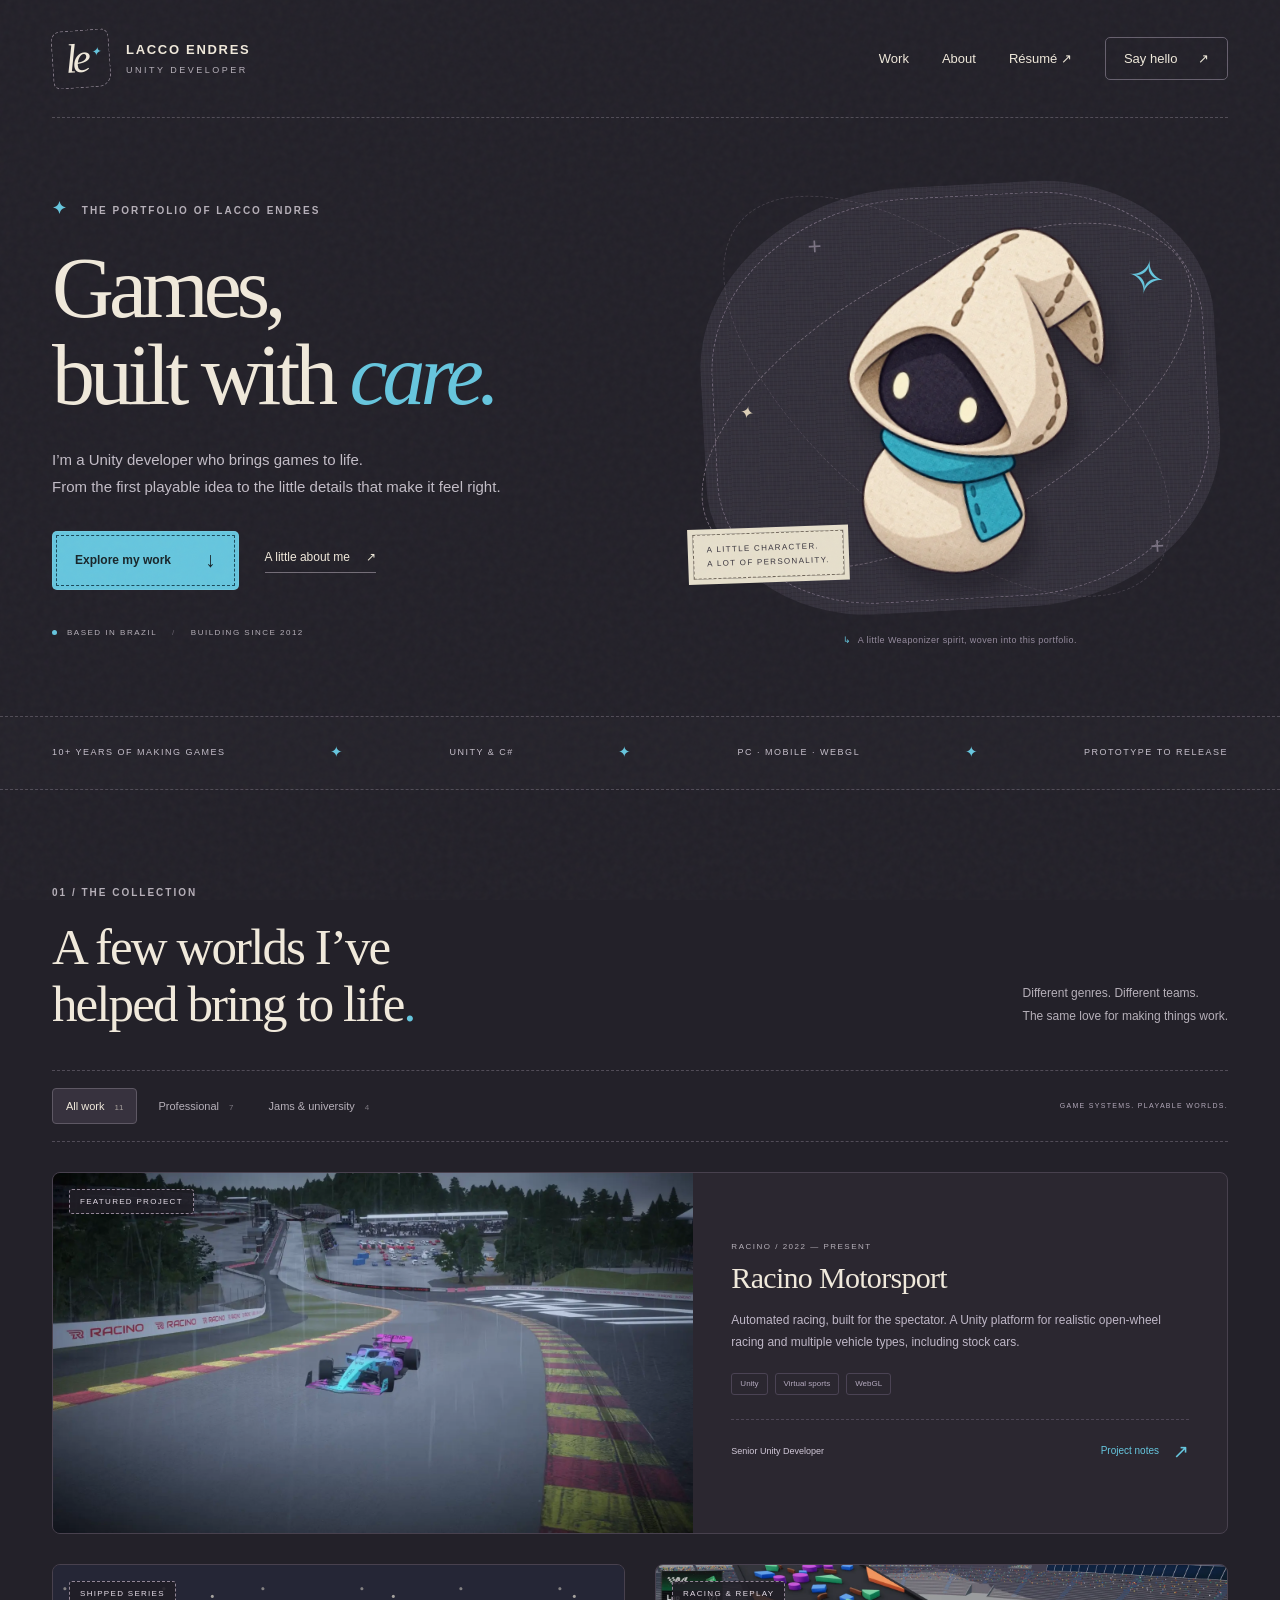
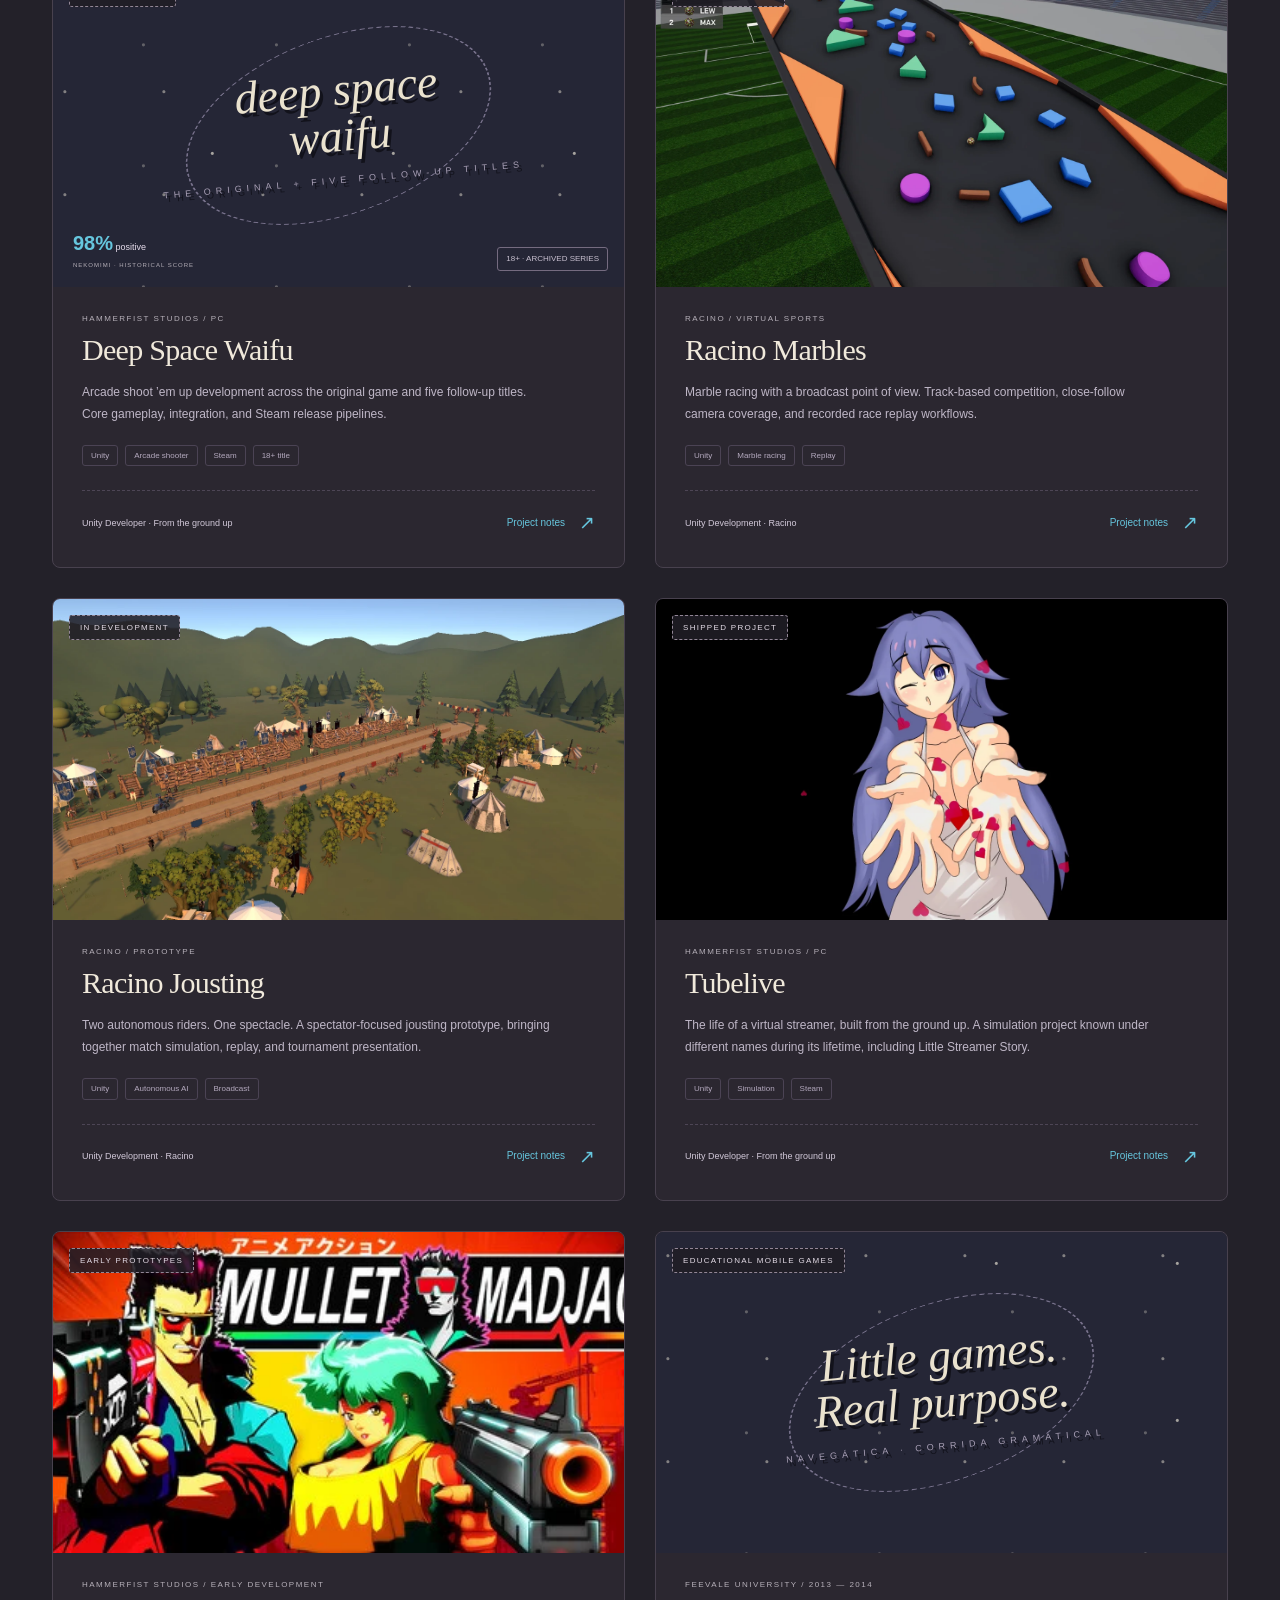
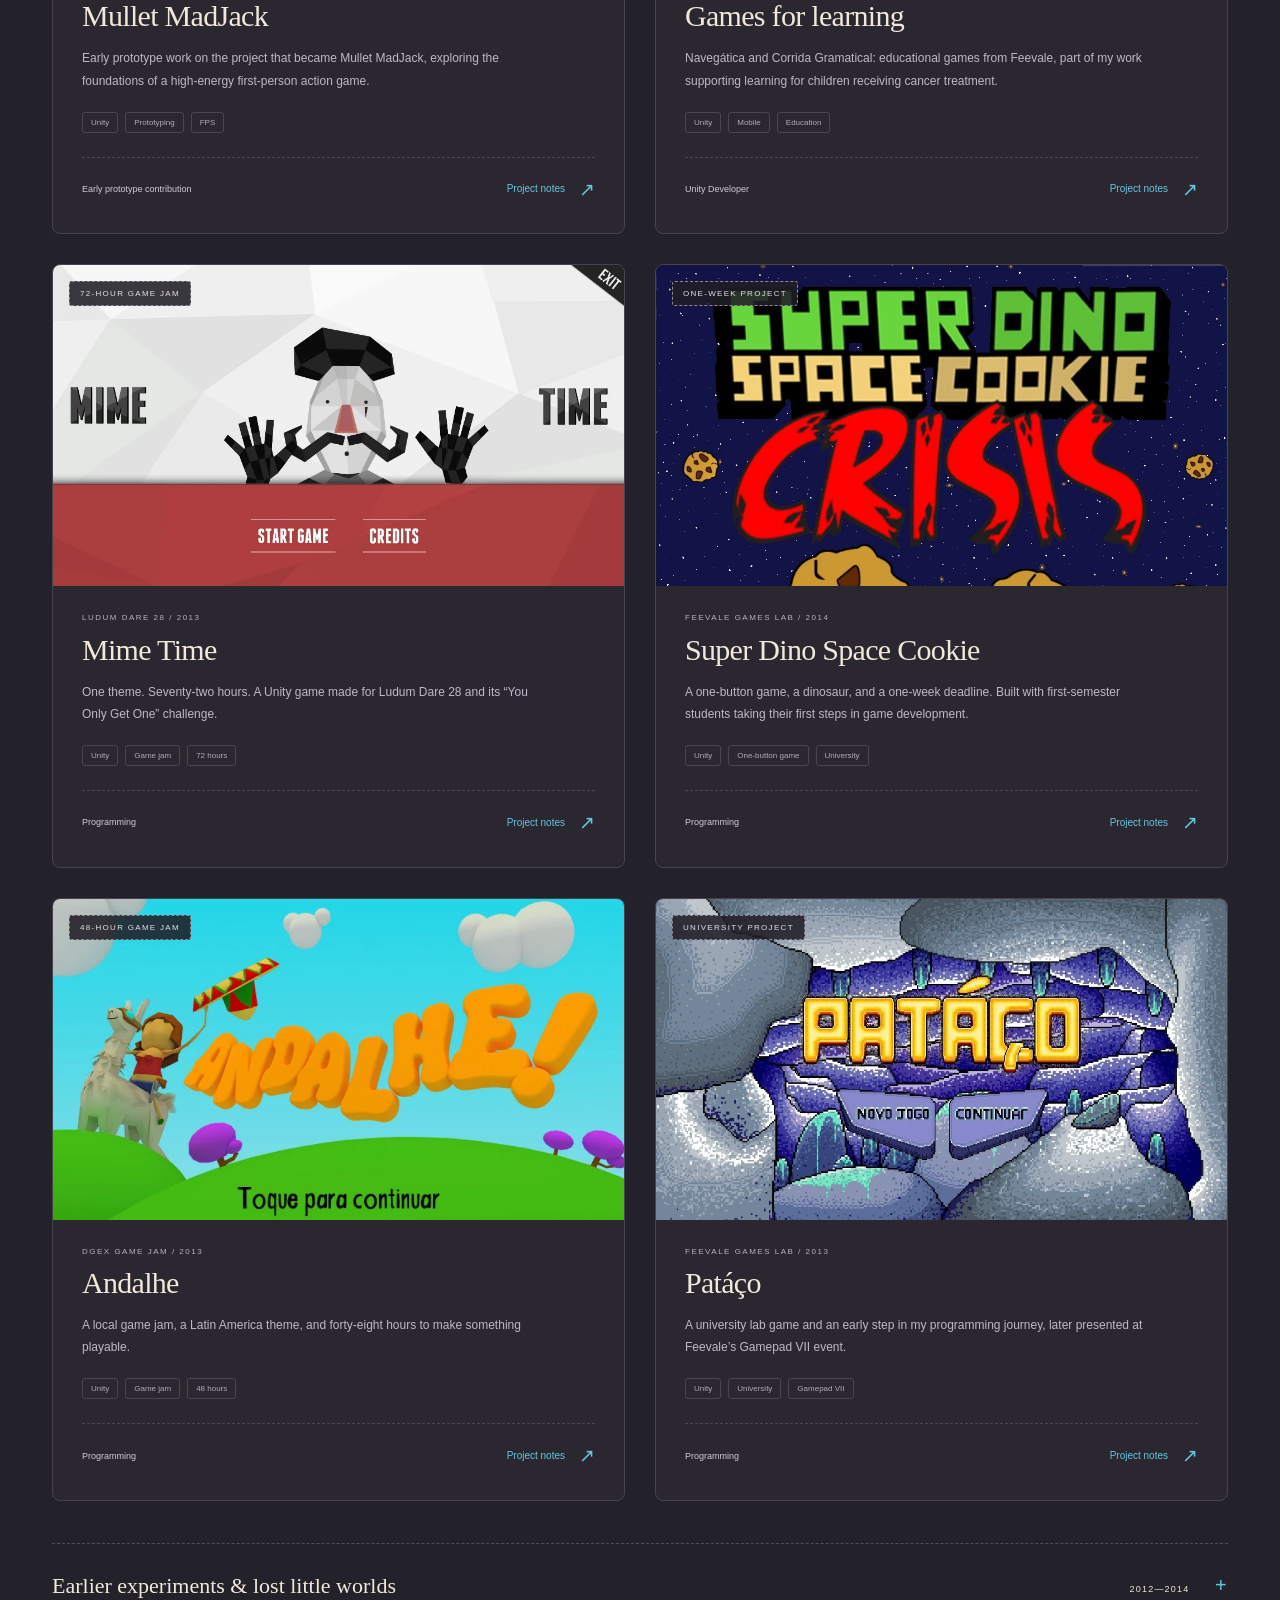
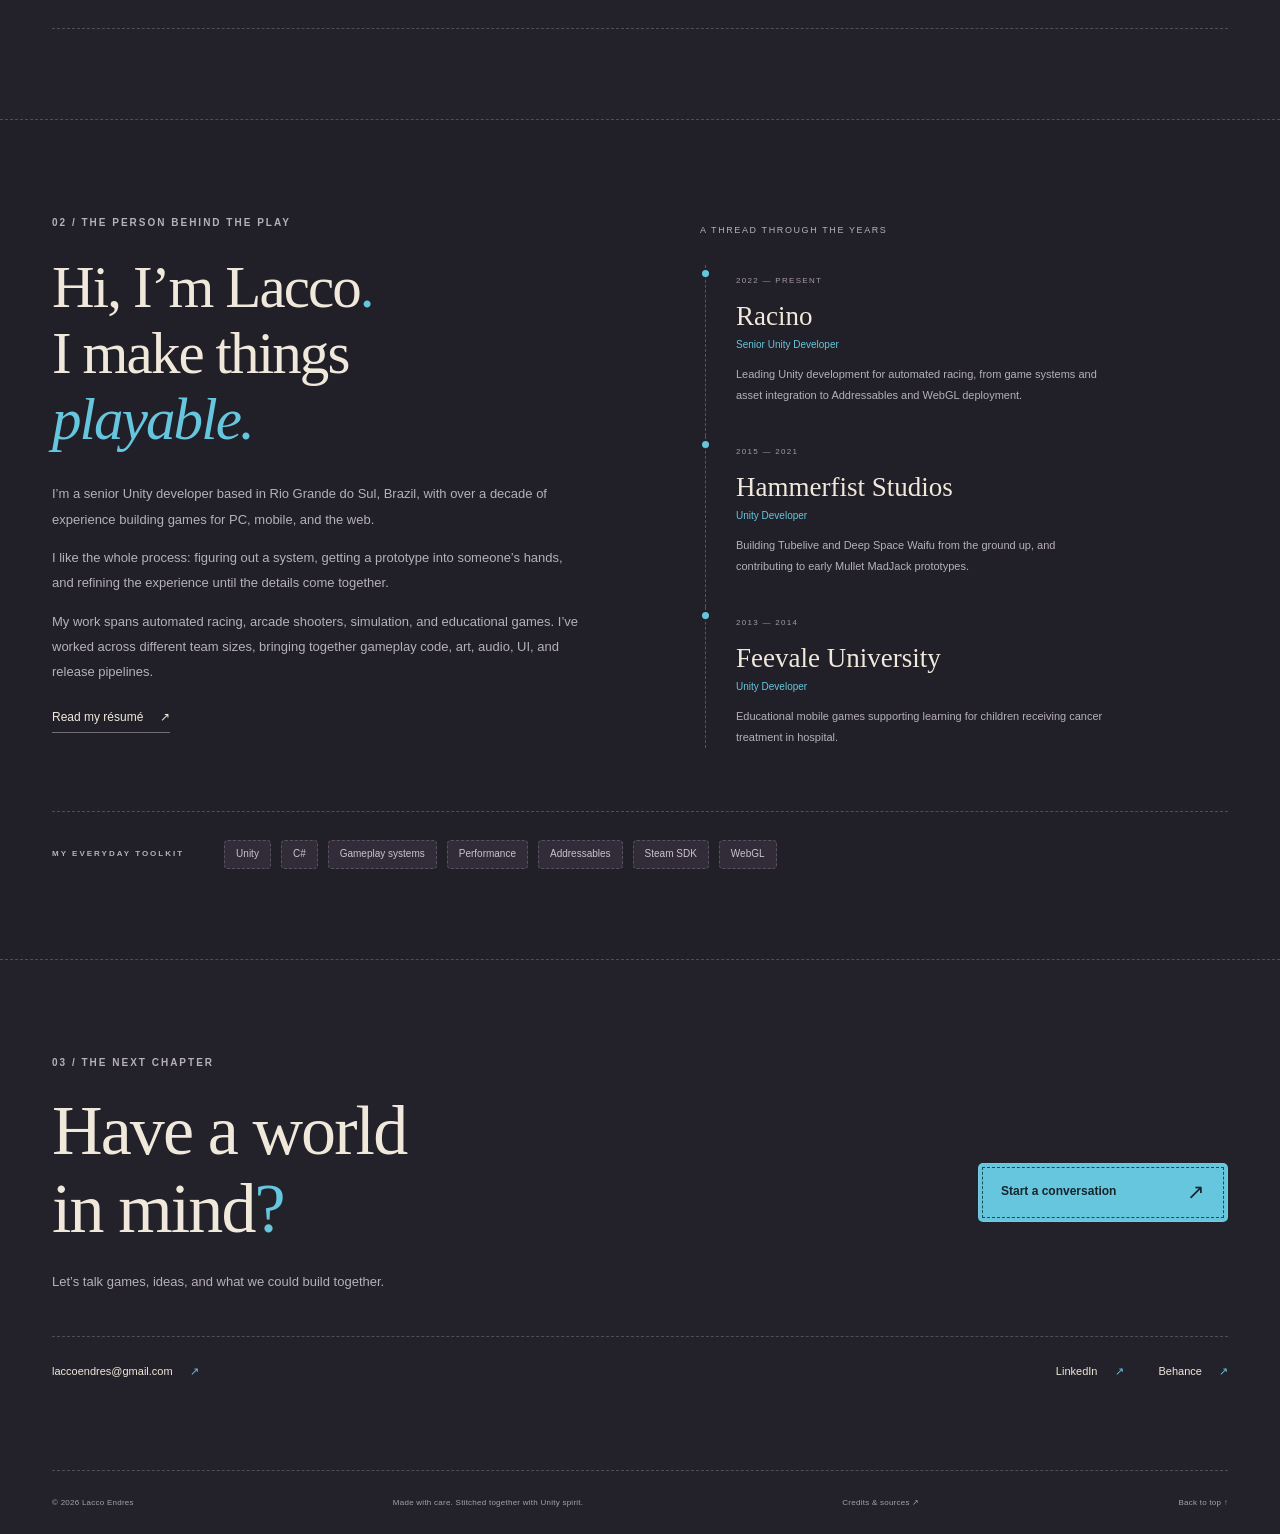
==== site/index.html @ c57d6c56 "Build Lacco Endres game development portfolio Add eleven sourced project entries, Weaponizer-inspire" ====
<!doctype html>
<html lang="en">
<head>
  <meta charset="utf-8"><meta name="viewport" content="width=device-width, initial-scale=1">
  <meta name="theme-color" content="#232129">
  <title>Lacco Endres — Unity Developer & Game Maker</title>
  <meta name="description" content="Lacco Endres is a senior Unity developer in Brazil. Explore a decade of work across virtual racing, arcade games, educational games, and experimental prototypes.">
  <meta property="og:title" content="Lacco Endres — Games, built with care.">
  <meta property="og:description" content="Senior Unity developer. A collection of shipped games, virtual sports, and small experiments.">
  <meta property="og:type" content="website">
  <link rel="icon" type="image/svg+xml" href="assets/favicon.svg">
  <link rel="stylesheet" href="styles.css">
  <script src="projects.js" defer></script><script src="app.js" defer></script>
</head>
<body>
  <a class="skip" href="#main">Skip to content</a>
  <div class="grain" aria-hidden="true"></div>
  <header class="header wrap">
    <a class="brand" href="#" aria-label="Lacco Endres, home"><span class="monogram">le<span>✦</span></span><span>LACCO ENDRES<small>UNITY DEVELOPER</small></span></a>
    <nav aria-label="Main navigation"><a href="#work">Work</a><a href="#about">About</a><a href="resume.html">Résumé <span aria-hidden="true">↗</span></a><a class="nav-contact" href="#contact">Say hello <span aria-hidden="true">↗</span></a></nav>
  </header>
  <main id="main">
    <section class="hero wrap" aria-labelledby="hero-title">
      <div class="hero-copy">
        <p class="eyebrow"><span class="small-star" aria-hidden="true">✦</span> THE PORTFOLIO OF LACCO ENDRES</p>
        <h1 id="hero-title">Games,<br>built with <em>care.</em></h1>
        <p class="hero-description">I’m a Unity developer who brings games to life.<br class="desktop-break"> From the first playable idea to the little details that make it feel right.</p>
        <div class="hero-actions"><a class="button button-blue" href="#work">Explore my work <span aria-hidden="true">↓</span></a><a class="text-link" href="#about">A little about me <span aria-hidden="true">↗</span></a></div>
        <div class="hero-location"><span class="status-dot" aria-hidden="true"></span> BASED IN BRAZIL <span class="separator">/</span> BUILDING SINCE 2012</div>
      </div>
      <figure class="hero-art">
        <div class="fabric-patch"><span class="patch-cross top" aria-hidden="true">+</span><span class="patch-cross bottom" aria-hidden="true">+</span><span class="orbit orbit-one" aria-hidden="true"></span><span class="orbit orbit-two" aria-hidden="true"></span><span class="art-star" aria-hidden="true">✧</span><span class="art-star second" aria-hidden="true">✦</span><img src="assets/weaponizer-player.webp" width="769" height="900" alt="A small ivory cloth character with stitched seams and a blue scarf, from Weaponizer" fetchpriority="high"><span class="stitched-label">A LITTLE CHARACTER.<br>A LOT OF PERSONALITY.</span></div>
        <figcaption><span aria-hidden="true">↳</span> A little Weaponizer spirit, woven into this portfolio.</figcaption>
      </figure>
    </section>
    <div class="craft-strip"><div class="wrap"><span>10+ YEARS OF MAKING GAMES</span><span aria-hidden="true">✦</span><span>UNITY & C#</span><span aria-hidden="true">✦</span><span>PC · MOBILE · WEBGL</span><span aria-hidden="true">✦</span><span>PROTOTYPE TO RELEASE</span></div></div>
    <section class="work wrap section" id="work" aria-labelledby="work-title">
      <div class="section-heading"><div><p class="eyebrow">01 / THE COLLECTION</p><h2 id="work-title">A few worlds I’ve<br>helped bring to life<span class="blue">.</span></h2></div><p>Different genres. Different teams.<br>The same love for making things work.</p></div>
      <div class="filter-row"><div class="filters" role="group" aria-label="Filter projects"><button type="button" class="filter active" data-filter="all" aria-pressed="true">All work <span>11</span></button><button type="button" class="filter" data-filter="professional" aria-pressed="false">Professional <span>7</span></button><button type="button" class="filter" data-filter="early" aria-pressed="false">Jams & university <span>4</span></button></div><span class="collection-note">GAME SYSTEMS. PLAYABLE WORLDS.</span></div>
      <div class="project-grid" id="project-grid"></div><p id="filter-status" class="sr-only" aria-live="polite"></p>
      <noscript><p>JavaScript displays the project collection. You can also explore my work on <a href="https://racino.io/">Racino</a>, <a href="https://www.behance.net/LaccoEndres">Behance</a>, and my <a href="resume.html">résumé</a>.</p></noscript>
      <details class="archive"><summary>Earlier experiments & lost little worlds <span>2012—2014 <span aria-hidden="true">+</span></span></summary><p>A few more games from my university years. Some survive as names and memories rather than screenshots.</p><div class="archive-list"><span>Connect <small>Ludum Dare 30 · 72 hours · 2014</small></span><span>Energy Race <small>Red Bull jam · 7 days · 2013</small></span><span>Francis Comida <small>Feevale lab · 2014</small></span><span>Perdido na Loucura <small>Feevale lab · 2014</small></span><span>Space Mercenary <small>Feevale lab · 2014</small></span><span>Caça Sinais <small>Libras course project · 2014</small></span><span>Heat Up Puck <small>Presented at Gamepad VI · 2013</small></span><span>Imagination of Childrens <small>Presented at Gamepad V · 2012</small></span></div><p class="archive-note">Also at Feevale: educational mobile games <a href="https://loa.feevale.br/jogos/navegatica/" target="_blank" rel="noopener noreferrer">Navegática ↗</a> and <a href="https://loa.feevale.br/jogos/corridagramatical/" target="_blank" rel="noopener noreferrer">Corrida Gramatical ↗</a>.</p></details>
    </section>
    <section class="about section" id="about" aria-labelledby="about-title"><div class="wrap about-layout"><div class="about-intro"><p class="eyebrow">02 / THE PERSON BEHIND THE PLAY</p><h2 id="about-title">Hi, I’m Lacco<span class="blue">.</span><br>I make things<br><em>playable.</em></h2><p>I’m a senior Unity developer based in Rio Grande do Sul, Brazil, with over a decade of experience building games for PC, mobile, and the web.</p><p>I like the whole process: figuring out a system, getting a prototype into someone’s hands, and refining the experience until the details come together.</p><p>My work spans automated racing, arcade shooters, simulation, and educational games. I’ve worked across different team sizes, bringing together gameplay code, art, audio, UI, and release pipelines.</p><a class="text-link" href="resume.html">Read my résumé <span aria-hidden="true">↗</span></a></div><div class="career"><h3>A THREAD THROUGH THE YEARS</h3><article><span class="career-date">2022 — PRESENT</span><h4>Racino</h4><p class="career-role">Senior Unity Developer</p><p>Leading Unity development for automated racing, from game systems and asset integration to Addressables and WebGL deployment.</p></article><article><span class="career-date">2015 — 2021</span><h4>Hammerfist Studios</h4><p class="career-role">Unity Developer</p><p>Building Tubelive and Deep Space Waifu from the ground up, and contributing to early Mullet MadJack prototypes.</p></article><article><span class="career-date">2013 — 2014</span><h4>Feevale University</h4><p class="career-role">Unity Developer</p><p>Educational mobile games supporting learning for children receiving cancer treatment in hospital.</p></article></div></div><div class="wrap tools-row"><span class="eyebrow">MY EVERYDAY TOOLKIT</span><div><span>Unity</span><span>C#</span><span>Gameplay systems</span><span>Performance</span><span>Addressables</span><span>Steam SDK</span><span>WebGL</span></div></div></section>
    <section class="contact section wrap" id="contact" aria-labelledby="contact-title"><p class="eyebrow">03 / THE NEXT CHAPTER</p><div class="contact-layout"><div><h2 id="contact-title">Have a world<br>in mind<span class="blue">?</span></h2><p>Let’s talk games, ideas, and what we could build together.</p></div><a class="button button-blue contact-button" href="mailto:laccoendres@gmail.com">Start a conversation <span aria-hidden="true">↗</span></a></div><div class="contact-links"><a href="mailto:laccoendres@gmail.com">laccoendres@gmail.com <span aria-hidden="true">↗</span></a><a href="https://www.linkedin.com/in/laccoendres/" target="_blank" rel="noopener noreferrer">LinkedIn <span aria-hidden="true">↗</span></a><a href="https://www.behance.net/LaccoEndres" target="_blank" rel="noopener noreferrer">Behance <span aria-hidden="true">↗</span></a></div></section>
  </main>
  <footer class="wrap footer"><span>© <span id="year">2026</span> Lacco Endres</span><span>Made with care. Stitched together with Unity spirit.</span><a href="credits.html">Credits & sources <span aria-hidden="true">↗</span></a><a href="#">Back to top ↑</a></footer>
  <dialog id="project-dialog" aria-labelledby="dialog-title"><div class="dialog-top"><span class="eyebrow">PROJECT NOTES</span><button class="dialog-close" type="button" aria-label="Close project details">Close <span aria-hidden="true">×</span></button></div><div id="dialog-content"></div></dialog>
</body></html>
---- site/styles.css ----
@font-face{font-family:Portfolio;src:local('Segoe UI');font-display:swap} :root{--bg:#232129;--panel:#2d2a33;--ink:#f0e9db;--muted:#b6b0b9;--blue:#66c6de;--line:#514c57;--serif:Georgia,'Times New Roman',serif}*{box-sizing:border-box}html{scroll-behavior:smooth;scroll-padding-top:30px}body{margin:0;background:var(--bg);color:var(--ink);font-family:Portfolio,'Segoe UI',Arial,sans-serif;font-size:16px;line-height:1.65}body:has(dialog[open]){overflow:hidden}a{color:inherit;text-decoration:none}button{font:inherit}button,a{-webkit-tap-highlight-color:transparent}button{cursor:pointer}img{display:block;max-width:100%}a:focus-visible,button:focus-visible,summary:focus-visible{outline:3px solid var(--blue);outline-offset:6px}button:disabled{cursor:default}.wrap{width:min(1240px,calc(100% - 104px));margin-inline:auto}.grain{position:fixed;inset:0;pointer-events:none;z-index:9;opacity:.04;background-image:url("data:image/svg+xml,%3Csvg viewBox='0 0 160 160' xmlns='http://www.w3.org/2000/svg'%3E%3Cfilter id='n'%3E%3CfeTurbulence type='fractalNoise' baseFrequency='.85' numOctaves='3' stitchTiles='stitch'/%3E%3C/filter%3E%3Cpath fill='%23fff' filter='url(%23n)' opacity='.8' d='M0 0h160v160H0z'/%3E%3C/svg%3E")}.header{height:118px;display:flex;justify-content:space-between;align-items:center;border-bottom:1px dashed var(--line)}.brand{display:flex;gap:16px;align-items:center;font-weight:700;letter-spacing:1.7px;font-size:13px;line-height:1.5}.brand small{display:block;font-size:9px;letter-spacing:2.5px;font-weight:500;color:var(--muted);margin-top:4px}.monogram{display:block;font-family:var(--serif);font-style:italic;letter-spacing:-4px;font-weight:400;font-size:41px;line-height:54px;width:58px;height:58px;border:1px dashed #807784;border-radius:10px 8px 13px 7px;text-align:center;transform:rotate(-4deg)}.monogram span{font-size:12px;letter-spacing:0;vertical-align:top;position:relative;top:-5px;left:4px;color:var(--blue)}nav{display:flex;gap:33px;align-items:center;font-size:13px}nav a:hover,.text-link:hover,.contact-links a:hover{color:var(--blue)}.nav-contact{border:1px solid #67606e;padding:10px 18px;border-radius:5px}.nav-contact span{margin-left:17px}.hero{display:grid;grid-template-columns:1.1fr 1fr;align-items:center;gap:50px;padding-top:67px;padding-bottom:68px}.eyebrow{font-size:10px;letter-spacing:2px;font-weight:650;line-height:1.8;color:var(--muted);margin:0 0 22px}.small-star{font-size:17px;color:var(--blue);margin-right:9px}h1,h2,h3,h4,p{margin-top:0}h1{font-family:var(--serif);font-size:clamp(66px,6.7vw,94px);line-height:1.01;letter-spacing:-5px;font-weight:400;margin-bottom:26px}h1 em,h2 em{font-weight:400;color:var(--blue)}.hero-description{color:#c3bdc7;max-width:510px;font-size:15px;line-height:1.85;margin-bottom:30px}.hero-actions{display:flex;align-items:center;gap:26px}.button{display:inline-flex;align-items:center;justify-content:space-between;gap:34px;min-height:52px;border-radius:5px;padding:12px 23px;font-size:12px;font-weight:650;border:0;box-shadow:inset 0 0 0 1px #ffffff12;transition:transform .18s,background .18s}.button:hover{transform:translateY(-3px)}.button-blue{background:var(--blue);color:#18252a;outline:1px dashed #1b4a5b;outline-offset:-5px}.button-blue:hover{background:#8bd8e9}.button span{font-size:21px;font-weight:400}.text-link{font-size:12px;border-bottom:1px solid #736d77;padding-bottom:4px}.text-link span{margin-left:13px}.hero-location{font-size:8px;letter-spacing:1.5px;margin-top:36px;color:var(--muted);display:flex;gap:10px;align-items:center}.status-dot{height:5px;width:5px;background:var(--blue);border-radius:50%;display:inline-block}.separator{color:#655e6c;margin:0 5px}.hero-art{margin:0;position:relative;padding:0 10px}.fabric-patch{height:425px;position:relative;border-radius:42% 34% 39% 32%;background-color:#33303b;background-image:repeating-linear-gradient(91deg,transparent 0 3px,#ffffff05 3px 4px),repeating-linear-gradient(1deg,transparent 0 3px,#00000015 3px 4px);transform:rotate(-3deg);isolation:isolate}.fabric-patch:before{content:'';position:absolute;inset:11px;border:1px dashed #6f6576;border-radius:inherit;z-index:-1}.fabric-patch>img{height:395px;width:340px;object-fit:contain;position:absolute;left:50%;bottom:15px;transform:translateX(-50%) rotate(10deg);filter:drop-shadow(13px 18px 9px #17131b66)}.patch-cross{position:absolute;color:#7b7383;font-size:24px}.patch-cross.top{left:22%;top:8%}.patch-cross.bottom{bottom:8%;right:12%}.orbit{border:1px dashed #716775;border-radius:50%;position:absolute;left:-5%;top:19%;width:105%;height:61%;transform:rotate(-26deg);z-index:-1}.orbit-two{transform:rotate(43deg);opacity:.4}.art-star{position:absolute;right:9%;top:15%;font-size:47px;color:var(--blue);transform:rotate(14deg)}.art-star.second{font-size:17px;left:6%;top:60%;color:#dccfb7}.stitched-label{position:absolute;bottom:10%;left:-17px;background:#e6dfcc;color:#39343d;border:1px dashed #6c6256;outline:5px solid #e6dfcc;transform:rotate(1deg);font-size:8px;letter-spacing:1.3px;line-height:1.7;padding:8px 13px;box-shadow:3px 5px 0 #0003}.hero-art figcaption{color:#958b9e;font-size:9px;text-align:center;margin-top:23px;letter-spacing:.4px}.hero-art figcaption span{color:var(--blue);margin-right:4px}.craft-strip{border-block:1px dashed var(--line);background:#ffffff02}.craft-strip .wrap{display:flex;align-items:center;justify-content:space-between;gap:18px;min-height:72px;font-size:9px;letter-spacing:1.5px;color:#c7c0cc}.craft-strip .wrap>span:nth-child(even){color:var(--blue);font-size:15px}.section{padding-top:94px;padding-bottom:90px}.section-heading{display:flex;align-items:flex-end;justify-content:space-between;margin-bottom:37px;gap:30px}.section-heading .eyebrow{margin-bottom:17px}h2{font-family:var(--serif);font-weight:400;font-size:51px;line-height:1.12;letter-spacing:-1.9px;margin-bottom:0}.blue{color:var(--blue)}.section-heading>p{color:var(--muted);font-size:12px;line-height:1.9;margin-bottom:5px}.filter-row{display:flex;align-items:center;justify-content:space-between;border-block:1px dashed var(--line);padding:17px 0;margin-bottom:30px;gap:16px}.filters{display:flex;gap:7px;flex-wrap:wrap}.filter{background:transparent;color:var(--muted);border:1px solid transparent;border-radius:4px;font-size:11px;padding:8px 13px}.filter span{font-size:8px;margin-left:7px;opacity:.6}.filter:hover{color:var(--ink)}.filter.active{border-color:#5e5864;background:#37323e;color:var(--ink)}.collection-note{font-size:7px;letter-spacing:1.3px;color:#b3a9ba}.project-grid{display:grid;grid-template-columns:1fr 1fr;gap:30px}.project{border:1px solid #48414e;border-radius:8px;background:#2b2730;overflow:hidden;transition:border-color .2s,transform .2s;position:relative}.project:hover{border-color:#86798d;transform:translateY(-3px)}.project.featured{grid-column:1/-1;display:grid;grid-template-columns:1.2fr 1fr}.project-media{aspect-ratio:16/9;overflow:hidden;position:relative;background:#37313e}.project-media>img{width:100%;height:100%;object-fit:cover;transition:transform .5s}.project:hover .project-media>img{transform:scale(1.025)}.project.featured .project-media{aspect-ratio:auto;min-height:340px}.media-label{position:absolute;top:16px;left:16px;padding:5px 10px;font-size:8px;letter-spacing:1.3px;border-radius:3px;background:#201e26df;border:1px dashed #928696;color:#e4dce7}.project-body{padding:25px 29px 28px}.project.featured .project-body{display:flex;flex-direction:column;justify-content:center;padding:33px 38px}.project-kicker{color:var(--muted);font-size:8px;letter-spacing:1.5px;margin-bottom:7px}.project h3{font-family:var(--serif);font-weight:400;letter-spacing:-.7px;font-size:30px;line-height:1.2;margin:0 0 13px}.project-description{font-size:12px;line-height:1.85;color:#bfb7c7;margin-bottom:20px;max-width:470px}.project-tags{display:flex;gap:7px;flex-wrap:wrap;margin:0 0 24px}.project-tags span{font-size:8px;color:#b4a9be;border:1px solid #4b4354;padding:3px 8px;border-radius:3px}.project-bottom{display:flex;justify-content:space-between;align-items:center;border-top:1px dashed #4d4555;padding-top:16px;gap:15px}.project-role{font-size:9px;color:#d2c9d9}.project-open{border:0;background:none;color:var(--blue);font-size:10px;padding:0;display:flex;align-items:center;gap:14px}.project-open:after{content:'↗';font-size:19px}.dsw-media{background:#252636;display:grid;place-items:center;color:#eae2ce;isolation:isolate;background-image:radial-gradient(circle at 12% 23%,#e9e3d47a 1px,transparent 2px),radial-gradient(circle at 68% 66%,#e9e3d450 1px,transparent 2px),radial-gradient(circle at 88% 20%,#e9e3d4aa 1px,transparent 2px);background-size:99px 103px,133px 121px,181px 157px}.dsw-media:before{content:'';position:absolute;width:175px;height:175px;border-radius:50%;border:1px dashed #77718b;transform:rotate(-20deg) scaleX(1.8);z-index:-1}.dsw-title{font-family:var(--serif);font-style:italic;font-size:clamp(26px,3.6vw,47px);line-height:1;text-align:center;transform:rotate(-5deg);text-shadow:3px 4px #12121b}.dsw-title small{display:block;font:9px Portfolio,'Segoe UI',sans-serif;letter-spacing:5px;margin-top:16px;color:#aaa1b7}.mature-tag{position:absolute;bottom:16px;right:16px;font-size:8px;border:1px solid #756b80;border-radius:3px;padding:4px 8px;color:#c8c0d0}.archive{margin-top:42px;border-block:1px dashed var(--line);padding:24px 0;color:var(--muted)}.archive summary{cursor:pointer;list-style:none;display:flex;justify-content:space-between;gap:18px;font-family:var(--serif);font-size:22px;color:var(--ink)}.archive summary::-webkit-details-marker{display:none}.archive summary>span{font:9px Portfolio,'Segoe UI',sans-serif;letter-spacing:1.2px;align-self:center}.archive summary>span span{margin-left:22px;font-size:20px;color:var(--blue)}.archive>p{font-size:12px;margin-top:24px}.archive-list{display:grid;grid-template-columns:repeat(4,1fr);gap:22px;padding:12px 0}.archive-list>span{font-size:12px;color:var(--ink)}.archive-list small{display:block;font-size:9px;color:var(--muted);margin-top:4px}.archive .archive-note{font-size:11px}.archive a{text-decoration:underline;text-underline-offset:3px}.about{border-block:1px dashed var(--line);background:#1c1a2133}.about-layout{display:grid;grid-template-columns:1fr 1fr;gap:120px}.about-intro h2{font-size:59px;margin-bottom:29px}.about-intro>p:not(.eyebrow){font-size:13px;line-height:1.95;color:var(--muted)}.about-intro>.text-link{display:inline-block;margin-top:10px}.career{padding-top:9px}.career>h3{font-size:9px;letter-spacing:1.6px;color:var(--muted);font-weight:500;margin-bottom:27px}.career article{position:relative;margin-left:5px;padding-left:30px;padding-bottom:30px;border-left:1px dashed #5b515f}.career article:before{content:'';position:absolute;top:5px;left:-4px;width:7px;height:7px;border-radius:50%;background:var(--blue)}.career article:last-child{padding-bottom:0}.career-date{font-size:8px;letter-spacing:1.3px;color:#a59aad}.career h4{font-family:var(--serif);font-weight:400;font-size:27px;line-height:1.2;margin:9px 0 4px}.career .career-role{color:var(--blue);font-size:10px;margin-bottom:11px}.career article>p:last-child{font-size:11px;line-height:1.9;color:var(--muted);max-width:370px;margin:0}.tools-row{margin-top:63px;border-top:1px dashed var(--line);padding-top:28px;display:flex;gap:40px;align-items:center}.tools-row>.eyebrow{font-size:8px;margin:0;white-space:nowrap}.tools-row>div{display:flex;flex-wrap:wrap;gap:10px}.tools-row>div>span{font-size:10px;padding:5px 11px;background:#312c38;border:1px dashed #5a4f64;border-radius:4px;color:#cbc2d2}.contact .eyebrow{margin-bottom:20px}.contact-layout{display:flex;justify-content:space-between;align-items:center;gap:30px}.contact h2{font-size:70px}.contact-layout p{color:var(--muted);font-size:13px;margin:23px 0 0}.contact-button{min-width:250px}.contact-links{display:flex;gap:35px;border-top:1px dashed var(--line);padding-top:25px;margin-top:43px;font-size:11px}.contact-links a:first-child{margin-right:auto}.contact-links a span{margin-left:14px;color:var(--blue)}.footer{border-top:1px dashed var(--line);padding-block:25px;display:flex;justify-content:space-between;gap:20px;color:#a89eaf;font-size:8px;letter-spacing:.25px}.footer a:hover{color:var(--blue)}dialog{width:min(800px,calc(100% - 32px));max-height:88vh;border:1px solid #72647f;background:#29242f;color:var(--ink);border-radius:10px;padding:30px;box-shadow:0 35px 100px #0008}dialog::backdrop{background:#121016d9;backdrop-filter:blur(7px)}.dialog-top{display:flex;align-items:center;justify-content:space-between;margin-bottom:22px}.dialog-top .eyebrow{margin:0;font-size:9px}.dialog-close{border:1px solid #64586e;background:transparent;color:var(--ink);border-radius:4px;font-size:11px;padding:6px 12px}.dialog-close span{font-size:19px;margin-left:18px}dialog h2{font-size:43px;margin:9px 0 22px}dialog h3{font-size:11px;letter-spacing:1px;text-transform:uppercase;margin:27px 0 10px;color:var(--blue)}dialog p,dialog li{font-size:13px;color:#c5bacd;line-height:1.9}dialog ul{padding-left:20px}dialog .detail-image{width:100%;max-height:350px;object-fit:cover;border-radius:5px;margin-bottom:25px}dialog .detail-links{display:flex;gap:12px;flex-wrap:wrap;margin-top:27px}dialog .detail-links a{font-size:11px;padding:8px 13px;border:1px dashed #74617f;border-radius:4px}dialog .detail-links a:hover{color:var(--blue)}.review-note{background:#35303d;border-left:2px solid var(--blue);padding:14px 18px}.review-note strong{color:var(--ink)}.review-note a{text-decoration:underline}.expansion-list{display:grid;grid-template-columns:1fr 1fr;gap:8px;list-style:none;padding:0}dialog .expansion-list a{color:#d7cde0;text-decoration:underline;text-underline-offset:3px}.skip{position:fixed;left:20px;top:-100px;background:var(--blue);color:#18252a;padding:10px 20px;z-index:100}.skip:focus{top:15px}.sr-only{position:absolute;width:1px;height:1px;padding:0;margin:-1px;overflow:hidden;clip:rect(0,0,0,0);white-space:nowrap;border:0}[hidden]{display:none!important}.prose{max-width:820px;padding-block:55px 90px}.prose h1{font-size:66px;margin-top:20px}.prose h2{font-size:31px;margin:35px 0 15px}.prose h3{font-size:18px;margin-bottom:8px}.prose p,.prose li{font-size:14px;color:#c6bdce}.prose a{color:var(--blue);text-decoration:underline;text-underline-offset:3px}.prose .resume-contact{font-size:13px}.prose .button{color:#18252a;text-decoration:none}.prose .resume-job{border-top:1px dashed var(--line);padding-top:22px;margin-top:25px}.prose .resume-job h3{margin-bottom:4px}.prose .resume-job .eyebrow{margin-bottom:10px}.print-button{margin-top:20px}.subpage-footer{padding-block:20px;border-top:1px dashed var(--line);font-size:11px;color:var(--muted)}
.project:not(.featured) .project-media>img{object-position:center top}.review-badge{position:absolute;bottom:15px;left:20px;font-size:9px;line-height:1.5;color:#e7dded}.review-badge strong{font-size:20px;color:var(--blue)}.review-badge small{font-size:6px;letter-spacing:1px;color:var(--muted)}
@media(min-width:1500px){.hero{padding-block:85px}.fabric-patch{height:465px}.fabric-patch>img{height:435px;width:375px}}
@media(max-width:1000px){.wrap{width:calc(100% - 64px)}.hero{gap:22px}h1{font-size:74px}.fabric-patch{height:360px}.fabric-patch>img{height:345px;width:285px}.hero-actions{gap:16px}.hero-actions .text-link{font-size:10px}.button{gap:20px;padding-inline:18px}.desktop-break{display:none}.collection-note{display:none}.about-layout{gap:65px}.project.featured .project-body{padding:25px}.project.featured .project-media{min-height:300px}.craft-strip .wrap{font-size:8px;letter-spacing:.8px}.tools-row{gap:20px}.archive-list{grid-template-columns:repeat(3,1fr)}}
@media(max-width:700px){.wrap{width:calc(100% - 40px)}.header{height:88px}.brand{font-size:10px;gap:10px;letter-spacing:1px}.brand small{font-size:7px;letter-spacing:1.5px}.monogram{font-size:33px;line-height:44px;width:46px;height:46px}.monogram span{font-size:9px}nav{gap:17px;font-size:11px}nav>a:nth-child(3){display:none}.nav-contact{padding:7px 10px}.nav-contact span{display:none}.hero{grid-template-columns:1fr;padding-top:48px;padding-bottom:35px;gap:33px}.eyebrow{font-size:8px;letter-spacing:1.5px;margin-bottom:20px}h1{font-size:76px;letter-spacing:-4px}.hero-description{font-size:13px;max-width:390px;margin-bottom:25px}.hero-actions{gap:25px}.hero-actions .text-link{font-size:11px}.hero-location{font-size:7px;margin-top:27px;letter-spacing:1.2px}.hero-art{width:min(360px,100%);justify-self:center;padding:0 15px}.fabric-patch{height:315px}.fabric-patch>img{height:305px;width:255px}.stitched-label{font-size:6px;padding:6px 9px;left:-5px;bottom:12%}.hero-art figcaption{font-size:8px;margin-top:16px}.craft-strip .wrap{min-height:70px;display:grid;grid-template-columns:1fr 1fr;text-align:center;gap:6px;padding-block:12px;font-size:7px}.craft-strip .wrap>span:nth-child(even){display:none}.section{padding-block:62px}.section-heading{display:block;margin-bottom:26px}h2{font-size:39px;letter-spacing:-1.3px}.section-heading>p{font-size:11px;margin-top:18px}.filter-row{padding-block:12px;margin-bottom:22px}.filter{font-size:10px;padding:7px 9px}.filters{gap:2px}.project-grid{grid-template-columns:1fr;gap:22px}.project.featured{display:block}.project.featured .project-media{min-height:0;aspect-ratio:16/10}.project-body,.project.featured .project-body{padding:24px}.project h3{font-size:29px}.project-description{font-size:12px}.project-tags{margin-bottom:19px}.project-kicker{font-size:7px}.dsw-title{font-size:39px}.archive{margin-top:29px}.archive summary{font-size:19px;line-height:1.3}.archive summary>span{white-space:nowrap;font-size:7px}.archive summary>span span{margin-left:6px}.archive-list{grid-template-columns:1fr 1fr;gap:20px 12px}.archive-list>span{font-size:11px}.archive-list small{font-size:8px}.about-layout{grid-template-columns:1fr;gap:45px}.about-intro h2{font-size:49px}.career{padding-top:0}.tools-row{margin-top:39px;display:block}.tools-row>.eyebrow{margin-bottom:17px}.tools-row>div{gap:8px}.tools-row>div>span{font-size:9px}.contact-layout{display:block}.contact h2{font-size:59px}.contact-layout p{font-size:12px}.contact-button{margin-top:28px;min-width:235px}.contact-links{margin-top:34px;flex-wrap:wrap;gap:19px;font-size:10px}.contact-links a:first-child{width:100%;margin-right:0}.footer{flex-wrap:wrap;gap:14px;font-size:8px}.footer>span:nth-child(2){order:4;width:100%}.footer>a:last-child{margin-left:auto}dialog{padding:23px;max-height:90vh}dialog h2{font-size:34px}dialog p,dialog li{font-size:12px}.expansion-list{grid-template-columns:1fr}.prose h1{font-size:52px}.prose h2{font-size:29px}}
@media(prefers-reduced-motion:reduce){html{scroll-behavior:auto}*,*:before,*:after{animation:none!important;transition:none!important}}@media print{.grain,.print-button,.back-link,.subpage-footer{display:none!important}body{background:#fff;color:#111}.prose{width:100%;max-width:none;padding:0}.prose p,.prose li{color:#222;font-size:10pt}.prose h1{font-size:32pt;letter-spacing:-1px}.prose h2{font-size:17pt}.prose h3{font-size:13pt}.prose a{color:#111;text-decoration:none}.prose .resume-job{break-inside:avoid}.prose .eyebrow{color:#444}.prose h2{break-after:avoid}@page{margin:17mm}}
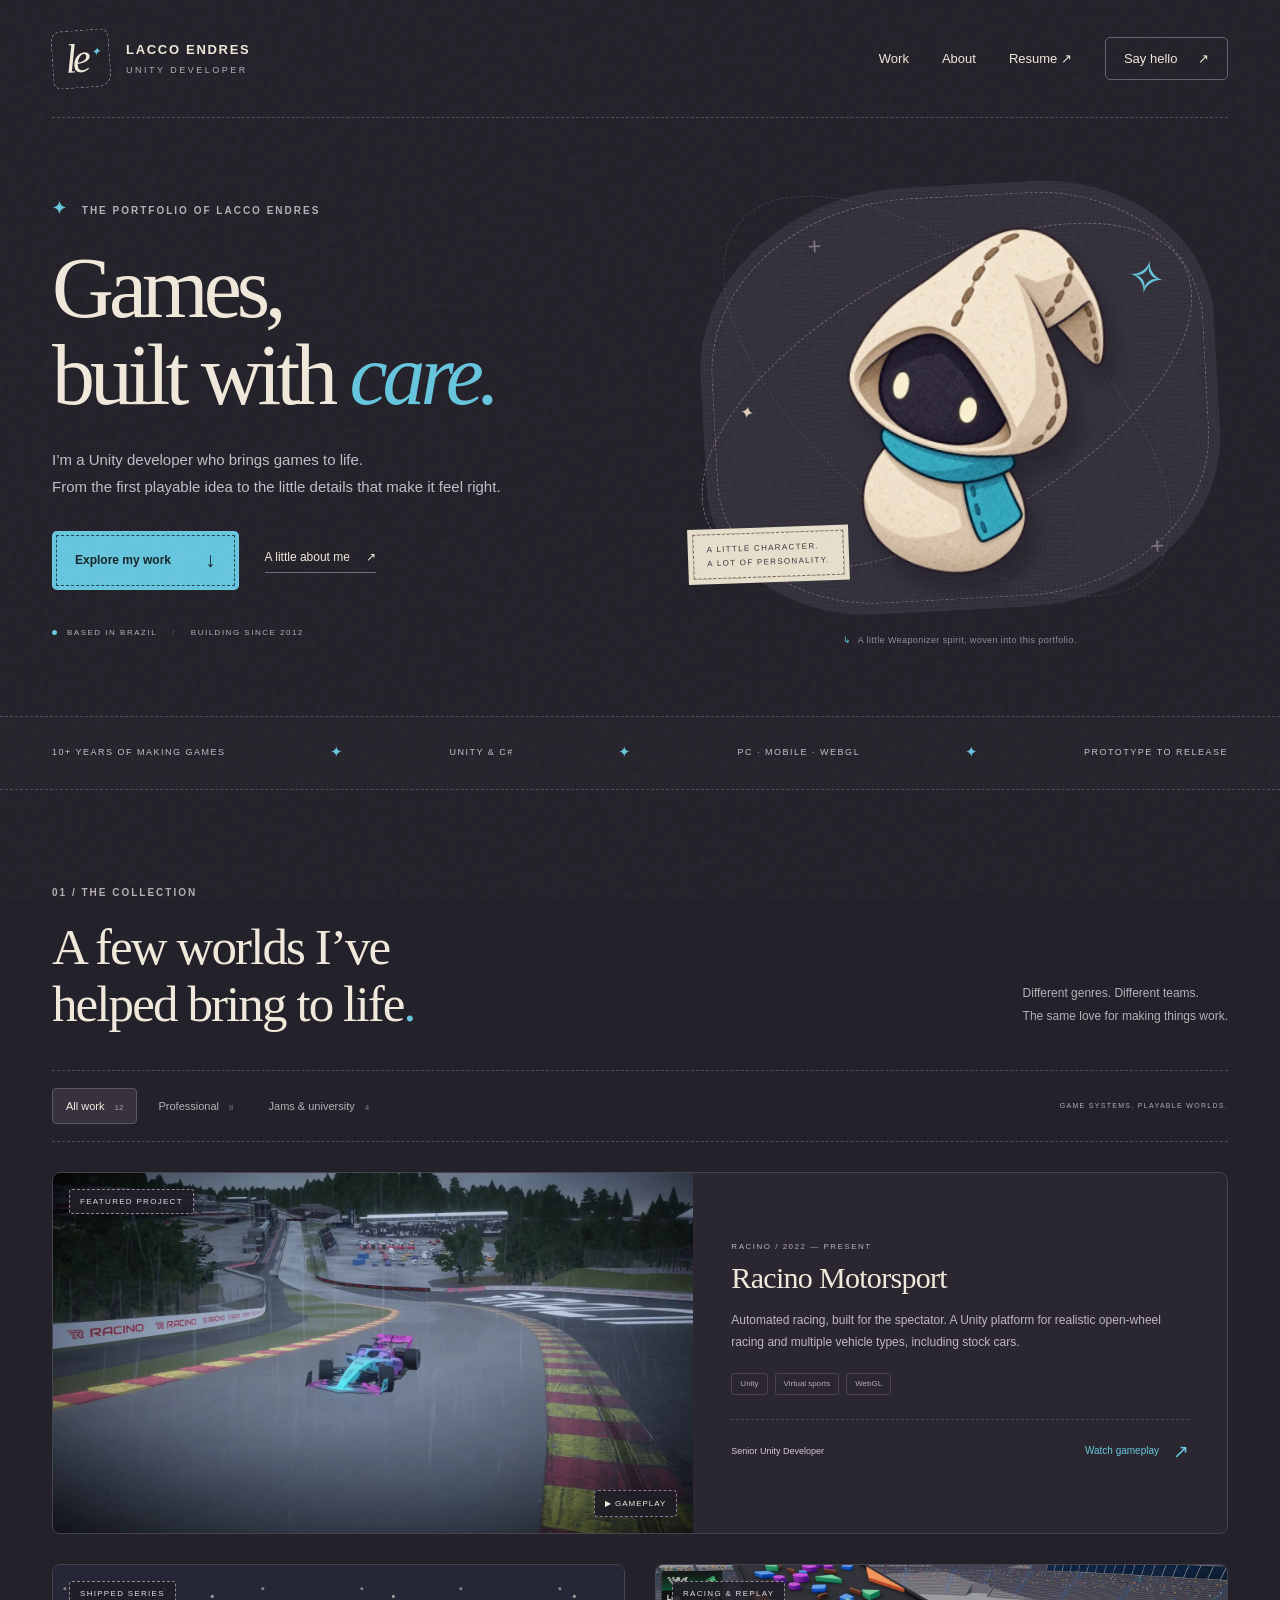
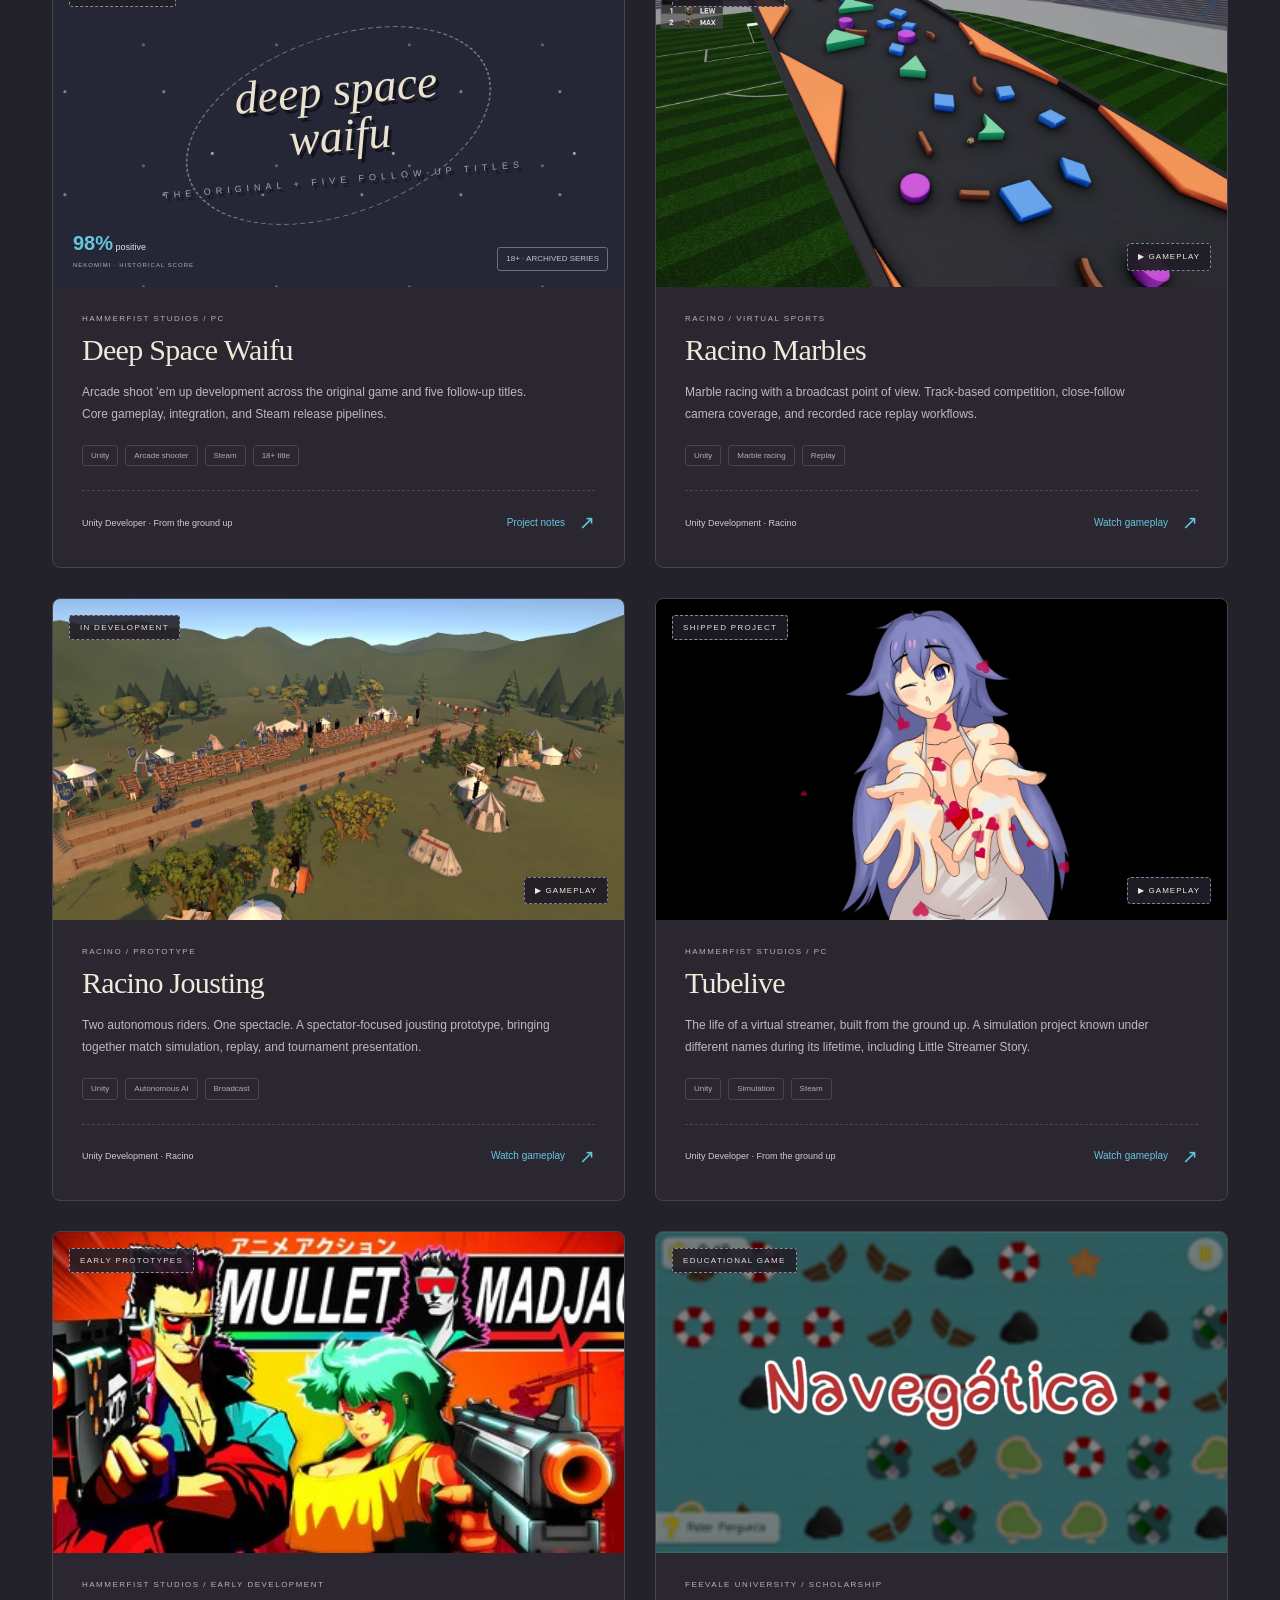
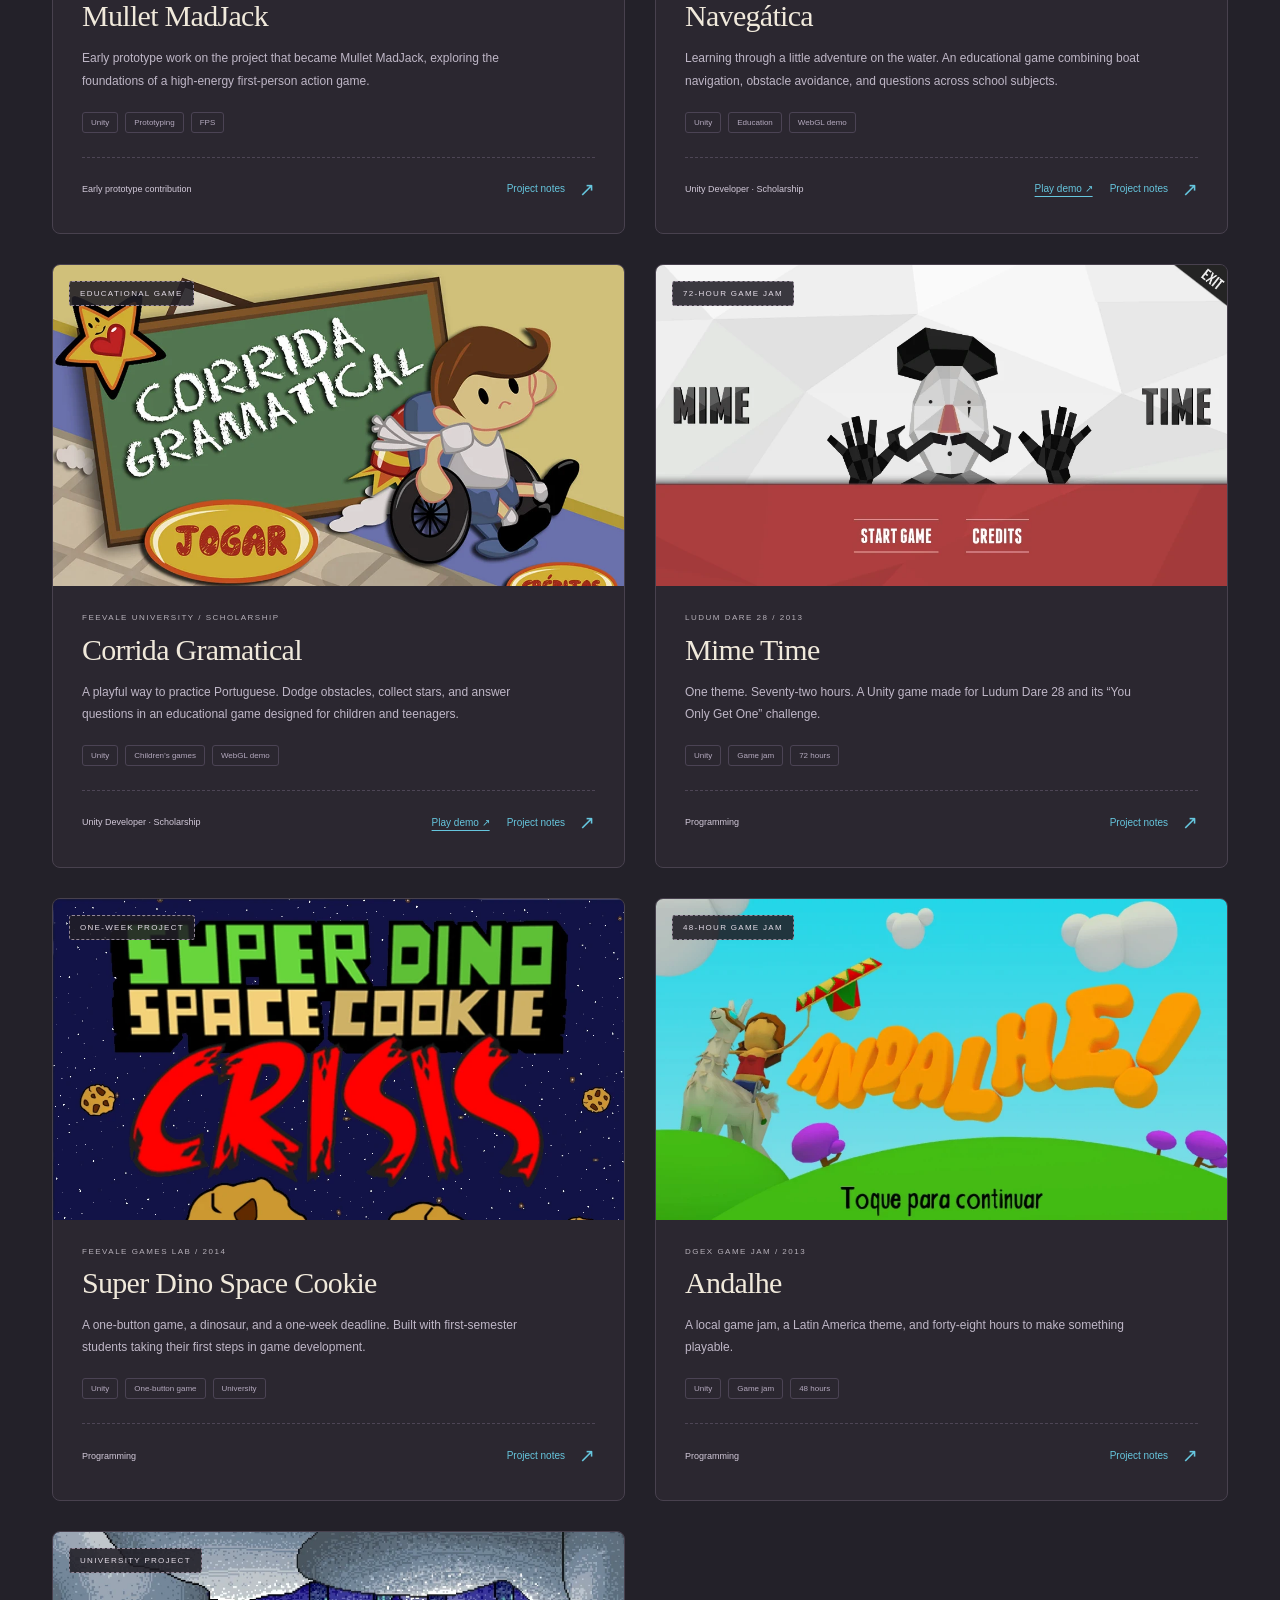
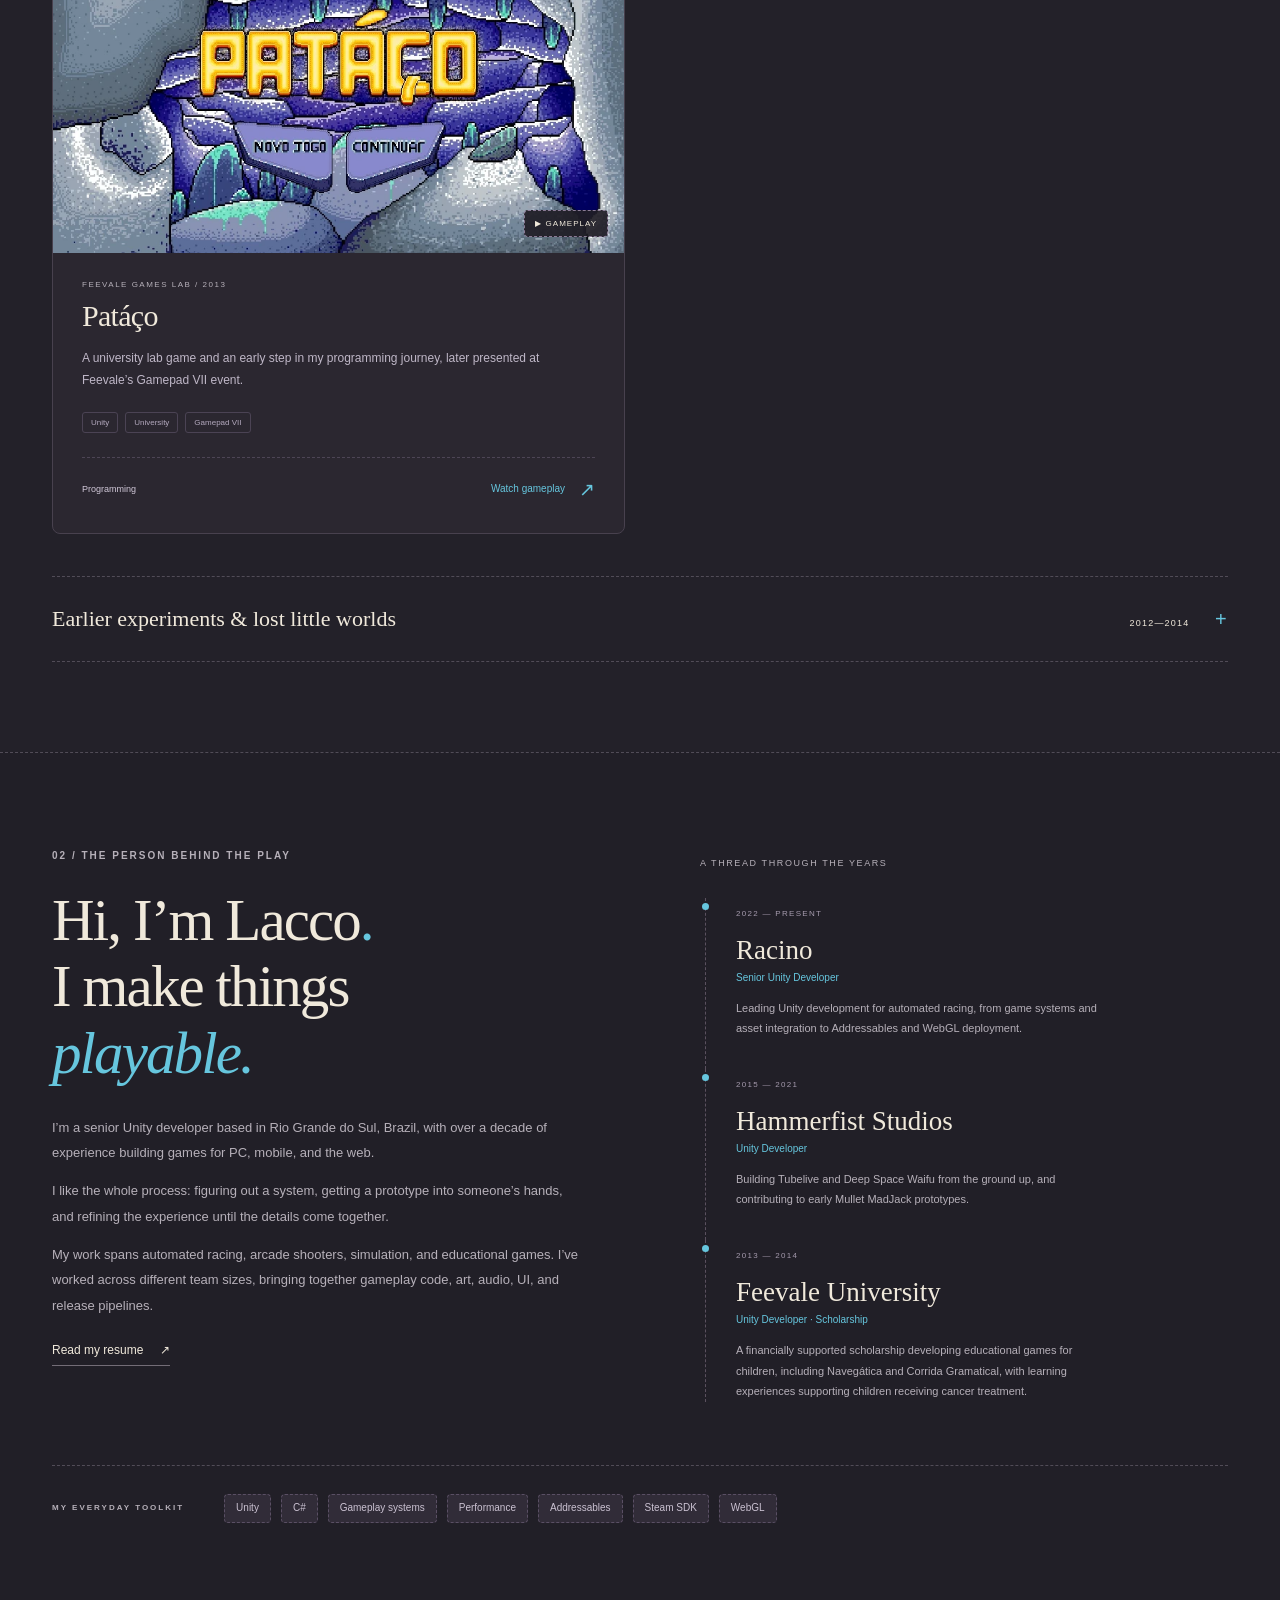
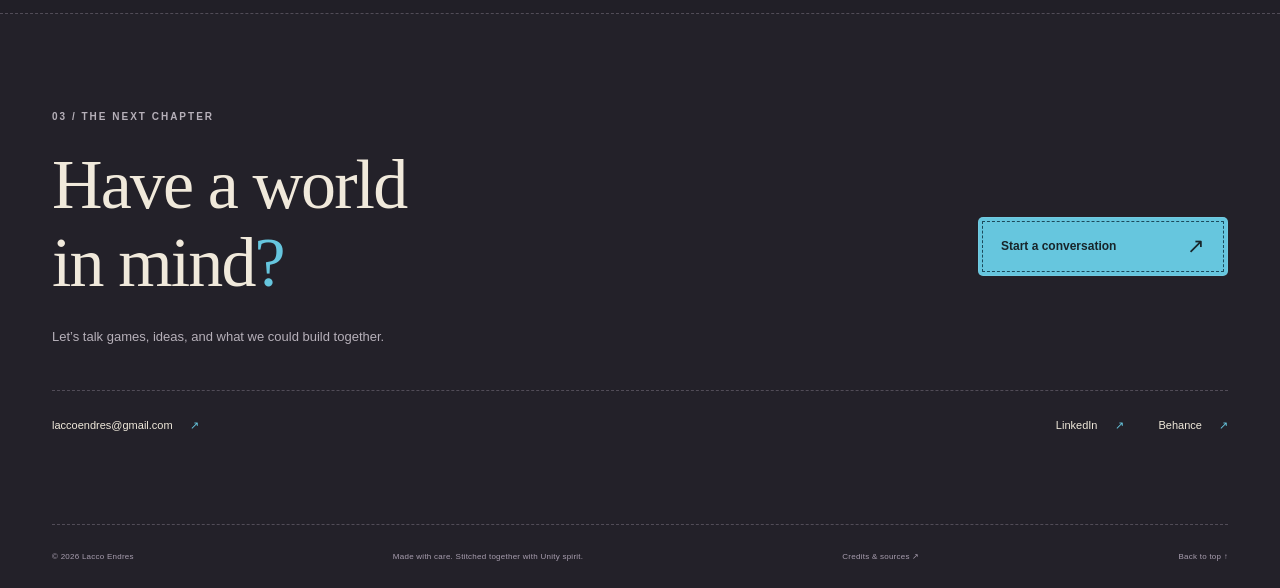
==== commit b46410ff: "Add gameplay videos and dedicated educational game projects Add native gameplay players for all thre" ====
--- a/site/index.html
+++ b/site/index.html
@@ -17,7 +17,7 @@
   <div class="grain" aria-hidden="true"></div>
   <header class="header wrap">
     <a class="brand" href="#" aria-label="Lacco Endres, home"><span class="monogram">le<span>✦</span></span><span>LACCO ENDRES<small>UNITY DEVELOPER</small></span></a>
-    <nav aria-label="Main navigation"><a href="#work">Work</a><a href="#about">About</a><a href="resume.html">Résumé <span aria-hidden="true">↗</span></a><a class="nav-contact" href="#contact">Say hello <span aria-hidden="true">↗</span></a></nav>
+    <nav aria-label="Main navigation"><a href="#work">Work</a><a href="#about">About</a><a href="resume.html">Resume <span aria-hidden="true">↗</span></a><a class="nav-contact" href="#contact">Say hello <span aria-hidden="true">↗</span></a></nav>
   </header>
   <main id="main">
     <section class="hero wrap" aria-labelledby="hero-title">
@@ -36,12 +36,12 @@
     <div class="craft-strip"><div class="wrap"><span>10+ YEARS OF MAKING GAMES</span><span aria-hidden="true">✦</span><span>UNITY & C#</span><span aria-hidden="true">✦</span><span>PC · MOBILE · WEBGL</span><span aria-hidden="true">✦</span><span>PROTOTYPE TO RELEASE</span></div></div>
     <section class="work wrap section" id="work" aria-labelledby="work-title">
       <div class="section-heading"><div><p class="eyebrow">01 / THE COLLECTION</p><h2 id="work-title">A few worlds I’ve<br>helped bring to life<span class="blue">.</span></h2></div><p>Different genres. Different teams.<br>The same love for making things work.</p></div>
-      <div class="filter-row"><div class="filters" role="group" aria-label="Filter projects"><button type="button" class="filter active" data-filter="all" aria-pressed="true">All work <span>11</span></button><button type="button" class="filter" data-filter="professional" aria-pressed="false">Professional <span>7</span></button><button type="button" class="filter" data-filter="early" aria-pressed="false">Jams & university <span>4</span></button></div><span class="collection-note">GAME SYSTEMS. PLAYABLE WORLDS.</span></div>
+      <div class="filter-row"><div class="filters" role="group" aria-label="Filter projects"><button type="button" class="filter active" data-filter="all" aria-pressed="true">All work <span>12</span></button><button type="button" class="filter" data-filter="professional" aria-pressed="false">Professional <span>8</span></button><button type="button" class="filter" data-filter="early" aria-pressed="false">Jams & university <span>4</span></button></div><span class="collection-note">GAME SYSTEMS. PLAYABLE WORLDS.</span></div>
       <div class="project-grid" id="project-grid"></div><p id="filter-status" class="sr-only" aria-live="polite"></p>
-      <noscript><p>JavaScript displays the project collection. You can also explore my work on <a href="https://racino.io/">Racino</a>, <a href="https://www.behance.net/LaccoEndres">Behance</a>, and my <a href="resume.html">résumé</a>.</p></noscript>
-      <details class="archive"><summary>Earlier experiments & lost little worlds <span>2012—2014 <span aria-hidden="true">+</span></span></summary><p>A few more games from my university years. Some survive as names and memories rather than screenshots.</p><div class="archive-list"><span>Connect <small>Ludum Dare 30 · 72 hours · 2014</small></span><span>Energy Race <small>Red Bull jam · 7 days · 2013</small></span><span>Francis Comida <small>Feevale lab · 2014</small></span><span>Perdido na Loucura <small>Feevale lab · 2014</small></span><span>Space Mercenary <small>Feevale lab · 2014</small></span><span>Caça Sinais <small>Libras course project · 2014</small></span><span>Heat Up Puck <small>Presented at Gamepad VI · 2013</small></span><span>Imagination of Childrens <small>Presented at Gamepad V · 2012</small></span></div><p class="archive-note">Also at Feevale: educational mobile games <a href="https://loa.feevale.br/jogos/navegatica/" target="_blank" rel="noopener noreferrer">Navegática ↗</a> and <a href="https://loa.feevale.br/jogos/corridagramatical/" target="_blank" rel="noopener noreferrer">Corrida Gramatical ↗</a>.</p></details>
+      <noscript><p>JavaScript displays the project collection. You can also explore my work on <a href="https://racino.io/">Racino</a>, <a href="https://www.behance.net/LaccoEndres">Behance</a>, and my <a href="resume.html">resume</a>.</p></noscript>
+      <details class="archive"><summary>Earlier experiments & lost little worlds <span>2012—2014 <span aria-hidden="true">+</span></span></summary><p>A few more games from my university years. Some survive as names and memories rather than screenshots.</p><div class="archive-list"><span>Connect <small>Ludum Dare 30 · 72 hours · 2014</small></span><span>Energy Race <small>Red Bull jam · 7 days · 2013</small></span><span>Francis Comida <small>Feevale lab · 2014</small></span><span>Perdido na Loucura <small>Feevale lab · 2014</small></span><span>Space Mercenary <small>Feevale lab · 2014</small></span><span>Caça Sinais <small>Libras course project · 2014</small></span><span>Heat Up Puck <small>Presented at Gamepad VI · 2013</small></span><span>Imagination of Childrens <small>Presented at Gamepad V · 2012</small></span></div></details>
     </section>
-    <section class="about section" id="about" aria-labelledby="about-title"><div class="wrap about-layout"><div class="about-intro"><p class="eyebrow">02 / THE PERSON BEHIND THE PLAY</p><h2 id="about-title">Hi, I’m Lacco<span class="blue">.</span><br>I make things<br><em>playable.</em></h2><p>I’m a senior Unity developer based in Rio Grande do Sul, Brazil, with over a decade of experience building games for PC, mobile, and the web.</p><p>I like the whole process: figuring out a system, getting a prototype into someone’s hands, and refining the experience until the details come together.</p><p>My work spans automated racing, arcade shooters, simulation, and educational games. I’ve worked across different team sizes, bringing together gameplay code, art, audio, UI, and release pipelines.</p><a class="text-link" href="resume.html">Read my résumé <span aria-hidden="true">↗</span></a></div><div class="career"><h3>A THREAD THROUGH THE YEARS</h3><article><span class="career-date">2022 — PRESENT</span><h4>Racino</h4><p class="career-role">Senior Unity Developer</p><p>Leading Unity development for automated racing, from game systems and asset integration to Addressables and WebGL deployment.</p></article><article><span class="career-date">2015 — 2021</span><h4>Hammerfist Studios</h4><p class="career-role">Unity Developer</p><p>Building Tubelive and Deep Space Waifu from the ground up, and contributing to early Mullet MadJack prototypes.</p></article><article><span class="career-date">2013 — 2014</span><h4>Feevale University</h4><p class="career-role">Unity Developer</p><p>Educational mobile games supporting learning for children receiving cancer treatment in hospital.</p></article></div></div><div class="wrap tools-row"><span class="eyebrow">MY EVERYDAY TOOLKIT</span><div><span>Unity</span><span>C#</span><span>Gameplay systems</span><span>Performance</span><span>Addressables</span><span>Steam SDK</span><span>WebGL</span></div></div></section>
+    <section class="about section" id="about" aria-labelledby="about-title"><div class="wrap about-layout"><div class="about-intro"><p class="eyebrow">02 / THE PERSON BEHIND THE PLAY</p><h2 id="about-title">Hi, I’m Lacco<span class="blue">.</span><br>I make things<br><em>playable.</em></h2><p>I’m a senior Unity developer based in Rio Grande do Sul, Brazil, with over a decade of experience building games for PC, mobile, and the web.</p><p>I like the whole process: figuring out a system, getting a prototype into someone’s hands, and refining the experience until the details come together.</p><p>My work spans automated racing, arcade shooters, simulation, and educational games. I’ve worked across different team sizes, bringing together gameplay code, art, audio, UI, and release pipelines.</p><a class="text-link" href="resume.html">Read my resume <span aria-hidden="true">↗</span></a></div><div class="career"><h3>A THREAD THROUGH THE YEARS</h3><article><span class="career-date">2022 — PRESENT</span><h4>Racino</h4><p class="career-role">Senior Unity Developer</p><p>Leading Unity development for automated racing, from game systems and asset integration to Addressables and WebGL deployment.</p></article><article><span class="career-date">2015 — 2021</span><h4>Hammerfist Studios</h4><p class="career-role">Unity Developer</p><p>Building Tubelive and Deep Space Waifu from the ground up, and contributing to early Mullet MadJack prototypes.</p></article><article><span class="career-date">2013 — 2014</span><h4>Feevale University</h4><p class="career-role">Unity Developer · Scholarship</p><p>A financially supported scholarship developing educational games for children, including Navegática and Corrida Gramatical, with learning experiences supporting children receiving cancer treatment.</p></article></div></div><div class="wrap tools-row"><span class="eyebrow">MY EVERYDAY TOOLKIT</span><div><span>Unity</span><span>C#</span><span>Gameplay systems</span><span>Performance</span><span>Addressables</span><span>Steam SDK</span><span>WebGL</span></div></div></section>
     <section class="contact section wrap" id="contact" aria-labelledby="contact-title"><p class="eyebrow">03 / THE NEXT CHAPTER</p><div class="contact-layout"><div><h2 id="contact-title">Have a world<br>in mind<span class="blue">?</span></h2><p>Let’s talk games, ideas, and what we could build together.</p></div><a class="button button-blue contact-button" href="mailto:laccoendres@gmail.com">Start a conversation <span aria-hidden="true">↗</span></a></div><div class="contact-links"><a href="mailto:laccoendres@gmail.com">laccoendres@gmail.com <span aria-hidden="true">↗</span></a><a href="https://www.linkedin.com/in/laccoendres/" target="_blank" rel="noopener noreferrer">LinkedIn <span aria-hidden="true">↗</span></a><a href="https://www.behance.net/LaccoEndres" target="_blank" rel="noopener noreferrer">Behance <span aria-hidden="true">↗</span></a></div></section>
   </main>
   <footer class="wrap footer"><span>© <span id="year">2026</span> Lacco Endres</span><span>Made with care. Stitched together with Unity spirit.</span><a href="credits.html">Credits & sources <span aria-hidden="true">↗</span></a><a href="#">Back to top ↑</a></footer>
--- a/site/styles.css
+++ b/site/styles.css
@@ -1,5 +1,6 @@
 @font-face{font-family:Portfolio;src:local('Segoe UI');font-display:swap} :root{--bg:#232129;--panel:#2d2a33;--ink:#f0e9db;--muted:#b6b0b9;--blue:#66c6de;--line:#514c57;--serif:Georgia,'Times New Roman',serif}*{box-sizing:border-box}html{scroll-behavior:smooth;scroll-padding-top:30px}body{margin:0;background:var(--bg);color:var(--ink);font-family:Portfolio,'Segoe UI',Arial,sans-serif;font-size:16px;line-height:1.65}body:has(dialog[open]){overflow:hidden}a{color:inherit;text-decoration:none}button{font:inherit}button,a{-webkit-tap-highlight-color:transparent}button{cursor:pointer}img{display:block;max-width:100%}a:focus-visible,button:focus-visible,summary:focus-visible{outline:3px solid var(--blue);outline-offset:6px}button:disabled{cursor:default}.wrap{width:min(1240px,calc(100% - 104px));margin-inline:auto}.grain{position:fixed;inset:0;pointer-events:none;z-index:9;opacity:.04;background-image:url("data:image/svg+xml,%3Csvg viewBox='0 0 160 160' xmlns='http://www.w3.org/2000/svg'%3E%3Cfilter id='n'%3E%3CfeTurbulence type='fractalNoise' baseFrequency='.85' numOctaves='3' stitchTiles='stitch'/%3E%3C/filter%3E%3Cpath fill='%23fff' filter='url(%23n)' opacity='.8' d='M0 0h160v160H0z'/%3E%3C/svg%3E")}.header{height:118px;display:flex;justify-content:space-between;align-items:center;border-bottom:1px dashed var(--line)}.brand{display:flex;gap:16px;align-items:center;font-weight:700;letter-spacing:1.7px;font-size:13px;line-height:1.5}.brand small{display:block;font-size:9px;letter-spacing:2.5px;font-weight:500;color:var(--muted);margin-top:4px}.monogram{display:block;font-family:var(--serif);font-style:italic;letter-spacing:-4px;font-weight:400;font-size:41px;line-height:54px;width:58px;height:58px;border:1px dashed #807784;border-radius:10px 8px 13px 7px;text-align:center;transform:rotate(-4deg)}.monogram span{font-size:12px;letter-spacing:0;vertical-align:top;position:relative;top:-5px;left:4px;color:var(--blue)}nav{display:flex;gap:33px;align-items:center;font-size:13px}nav a:hover,.text-link:hover,.contact-links a:hover{color:var(--blue)}.nav-contact{border:1px solid #67606e;padding:10px 18px;border-radius:5px}.nav-contact span{margin-left:17px}.hero{display:grid;grid-template-columns:1.1fr 1fr;align-items:center;gap:50px;padding-top:67px;padding-bottom:68px}.eyebrow{font-size:10px;letter-spacing:2px;font-weight:650;line-height:1.8;color:var(--muted);margin:0 0 22px}.small-star{font-size:17px;color:var(--blue);margin-right:9px}h1,h2,h3,h4,p{margin-top:0}h1{font-family:var(--serif);font-size:clamp(66px,6.7vw,94px);line-height:1.01;letter-spacing:-5px;font-weight:400;margin-bottom:26px}h1 em,h2 em{font-weight:400;color:var(--blue)}.hero-description{color:#c3bdc7;max-width:510px;font-size:15px;line-height:1.85;margin-bottom:30px}.hero-actions{display:flex;align-items:center;gap:26px}.button{display:inline-flex;align-items:center;justify-content:space-between;gap:34px;min-height:52px;border-radius:5px;padding:12px 23px;font-size:12px;font-weight:650;border:0;box-shadow:inset 0 0 0 1px #ffffff12;transition:transform .18s,background .18s}.button:hover{transform:translateY(-3px)}.button-blue{background:var(--blue);color:#18252a;outline:1px dashed #1b4a5b;outline-offset:-5px}.button-blue:hover{background:#8bd8e9}.button span{font-size:21px;font-weight:400}.text-link{font-size:12px;border-bottom:1px solid #736d77;padding-bottom:4px}.text-link span{margin-left:13px}.hero-location{font-size:8px;letter-spacing:1.5px;margin-top:36px;color:var(--muted);display:flex;gap:10px;align-items:center}.status-dot{height:5px;width:5px;background:var(--blue);border-radius:50%;display:inline-block}.separator{color:#655e6c;margin:0 5px}.hero-art{margin:0;position:relative;padding:0 10px}.fabric-patch{height:425px;position:relative;border-radius:42% 34% 39% 32%;background-color:#33303b;background-image:repeating-linear-gradient(91deg,transparent 0 3px,#ffffff05 3px 4px),repeating-linear-gradient(1deg,transparent 0 3px,#00000015 3px 4px);transform:rotate(-3deg);isolation:isolate}.fabric-patch:before{content:'';position:absolute;inset:11px;border:1px dashed #6f6576;border-radius:inherit;z-index:-1}.fabric-patch>img{height:395px;width:340px;object-fit:contain;position:absolute;left:50%;bottom:15px;transform:translateX(-50%) rotate(10deg);filter:drop-shadow(13px 18px 9px #17131b66)}.patch-cross{position:absolute;color:#7b7383;font-size:24px}.patch-cross.top{left:22%;top:8%}.patch-cross.bottom{bottom:8%;right:12%}.orbit{border:1px dashed #716775;border-radius:50%;position:absolute;left:-5%;top:19%;width:105%;height:61%;transform:rotate(-26deg);z-index:-1}.orbit-two{transform:rotate(43deg);opacity:.4}.art-star{position:absolute;right:9%;top:15%;font-size:47px;color:var(--blue);transform:rotate(14deg)}.art-star.second{font-size:17px;left:6%;top:60%;color:#dccfb7}.stitched-label{position:absolute;bottom:10%;left:-17px;background:#e6dfcc;color:#39343d;border:1px dashed #6c6256;outline:5px solid #e6dfcc;transform:rotate(1deg);font-size:8px;letter-spacing:1.3px;line-height:1.7;padding:8px 13px;box-shadow:3px 5px 0 #0003}.hero-art figcaption{color:#958b9e;font-size:9px;text-align:center;margin-top:23px;letter-spacing:.4px}.hero-art figcaption span{color:var(--blue);margin-right:4px}.craft-strip{border-block:1px dashed var(--line);background:#ffffff02}.craft-strip .wrap{display:flex;align-items:center;justify-content:space-between;gap:18px;min-height:72px;font-size:9px;letter-spacing:1.5px;color:#c7c0cc}.craft-strip .wrap>span:nth-child(even){color:var(--blue);font-size:15px}.section{padding-top:94px;padding-bottom:90px}.section-heading{display:flex;align-items:flex-end;justify-content:space-between;margin-bottom:37px;gap:30px}.section-heading .eyebrow{margin-bottom:17px}h2{font-family:var(--serif);font-weight:400;font-size:51px;line-height:1.12;letter-spacing:-1.9px;margin-bottom:0}.blue{color:var(--blue)}.section-heading>p{color:var(--muted);font-size:12px;line-height:1.9;margin-bottom:5px}.filter-row{display:flex;align-items:center;justify-content:space-between;border-block:1px dashed var(--line);padding:17px 0;margin-bottom:30px;gap:16px}.filters{display:flex;gap:7px;flex-wrap:wrap}.filter{background:transparent;color:var(--muted);border:1px solid transparent;border-radius:4px;font-size:11px;padding:8px 13px}.filter span{font-size:8px;margin-left:7px;opacity:.6}.filter:hover{color:var(--ink)}.filter.active{border-color:#5e5864;background:#37323e;color:var(--ink)}.collection-note{font-size:7px;letter-spacing:1.3px;color:#b3a9ba}.project-grid{display:grid;grid-template-columns:1fr 1fr;gap:30px}.project{border:1px solid #48414e;border-radius:8px;background:#2b2730;overflow:hidden;transition:border-color .2s,transform .2s;position:relative}.project:hover{border-color:#86798d;transform:translateY(-3px)}.project.featured{grid-column:1/-1;display:grid;grid-template-columns:1.2fr 1fr}.project-media{aspect-ratio:16/9;overflow:hidden;position:relative;background:#37313e}.project-media>img{width:100%;height:100%;object-fit:cover;transition:transform .5s}.project:hover .project-media>img{transform:scale(1.025)}.project.featured .project-media{aspect-ratio:auto;min-height:340px}.media-label{position:absolute;top:16px;left:16px;padding:5px 10px;font-size:8px;letter-spacing:1.3px;border-radius:3px;background:#201e26df;border:1px dashed #928696;color:#e4dce7}.project-body{padding:25px 29px 28px}.project.featured .project-body{display:flex;flex-direction:column;justify-content:center;padding:33px 38px}.project-kicker{color:var(--muted);font-size:8px;letter-spacing:1.5px;margin-bottom:7px}.project h3{font-family:var(--serif);font-weight:400;letter-spacing:-.7px;font-size:30px;line-height:1.2;margin:0 0 13px}.project-description{font-size:12px;line-height:1.85;color:#bfb7c7;margin-bottom:20px;max-width:470px}.project-tags{display:flex;gap:7px;flex-wrap:wrap;margin:0 0 24px}.project-tags span{font-size:8px;color:#b4a9be;border:1px solid #4b4354;padding:3px 8px;border-radius:3px}.project-bottom{display:flex;justify-content:space-between;align-items:center;border-top:1px dashed #4d4555;padding-top:16px;gap:15px}.project-role{font-size:9px;color:#d2c9d9}.project-open{border:0;background:none;color:var(--blue);font-size:10px;padding:0;display:flex;align-items:center;gap:14px}.project-open:after{content:'↗';font-size:19px}.dsw-media{background:#252636;display:grid;place-items:center;color:#eae2ce;isolation:isolate;background-image:radial-gradient(circle at 12% 23%,#e9e3d47a 1px,transparent 2px),radial-gradient(circle at 68% 66%,#e9e3d450 1px,transparent 2px),radial-gradient(circle at 88% 20%,#e9e3d4aa 1px,transparent 2px);background-size:99px 103px,133px 121px,181px 157px}.dsw-media:before{content:'';position:absolute;width:175px;height:175px;border-radius:50%;border:1px dashed #77718b;transform:rotate(-20deg) scaleX(1.8);z-index:-1}.dsw-title{font-family:var(--serif);font-style:italic;font-size:clamp(26px,3.6vw,47px);line-height:1;text-align:center;transform:rotate(-5deg);text-shadow:3px 4px #12121b}.dsw-title small{display:block;font:9px Portfolio,'Segoe UI',sans-serif;letter-spacing:5px;margin-top:16px;color:#aaa1b7}.mature-tag{position:absolute;bottom:16px;right:16px;font-size:8px;border:1px solid #756b80;border-radius:3px;padding:4px 8px;color:#c8c0d0}.archive{margin-top:42px;border-block:1px dashed var(--line);padding:24px 0;color:var(--muted)}.archive summary{cursor:pointer;list-style:none;display:flex;justify-content:space-between;gap:18px;font-family:var(--serif);font-size:22px;color:var(--ink)}.archive summary::-webkit-details-marker{display:none}.archive summary>span{font:9px Portfolio,'Segoe UI',sans-serif;letter-spacing:1.2px;align-self:center}.archive summary>span span{margin-left:22px;font-size:20px;color:var(--blue)}.archive>p{font-size:12px;margin-top:24px}.archive-list{display:grid;grid-template-columns:repeat(4,1fr);gap:22px;padding:12px 0}.archive-list>span{font-size:12px;color:var(--ink)}.archive-list small{display:block;font-size:9px;color:var(--muted);margin-top:4px}.archive .archive-note{font-size:11px}.archive a{text-decoration:underline;text-underline-offset:3px}.about{border-block:1px dashed var(--line);background:#1c1a2133}.about-layout{display:grid;grid-template-columns:1fr 1fr;gap:120px}.about-intro h2{font-size:59px;margin-bottom:29px}.about-intro>p:not(.eyebrow){font-size:13px;line-height:1.95;color:var(--muted)}.about-intro>.text-link{display:inline-block;margin-top:10px}.career{padding-top:9px}.career>h3{font-size:9px;letter-spacing:1.6px;color:var(--muted);font-weight:500;margin-bottom:27px}.career article{position:relative;margin-left:5px;padding-left:30px;padding-bottom:30px;border-left:1px dashed #5b515f}.career article:before{content:'';position:absolute;top:5px;left:-4px;width:7px;height:7px;border-radius:50%;background:var(--blue)}.career article:last-child{padding-bottom:0}.career-date{font-size:8px;letter-spacing:1.3px;color:#a59aad}.career h4{font-family:var(--serif);font-weight:400;font-size:27px;line-height:1.2;margin:9px 0 4px}.career .career-role{color:var(--blue);font-size:10px;margin-bottom:11px}.career article>p:last-child{font-size:11px;line-height:1.9;color:var(--muted);max-width:370px;margin:0}.tools-row{margin-top:63px;border-top:1px dashed var(--line);padding-top:28px;display:flex;gap:40px;align-items:center}.tools-row>.eyebrow{font-size:8px;margin:0;white-space:nowrap}.tools-row>div{display:flex;flex-wrap:wrap;gap:10px}.tools-row>div>span{font-size:10px;padding:5px 11px;background:#312c38;border:1px dashed #5a4f64;border-radius:4px;color:#cbc2d2}.contact .eyebrow{margin-bottom:20px}.contact-layout{display:flex;justify-content:space-between;align-items:center;gap:30px}.contact h2{font-size:70px}.contact-layout p{color:var(--muted);font-size:13px;margin:23px 0 0}.contact-button{min-width:250px}.contact-links{display:flex;gap:35px;border-top:1px dashed var(--line);padding-top:25px;margin-top:43px;font-size:11px}.contact-links a:first-child{margin-right:auto}.contact-links a span{margin-left:14px;color:var(--blue)}.footer{border-top:1px dashed var(--line);padding-block:25px;display:flex;justify-content:space-between;gap:20px;color:#a89eaf;font-size:8px;letter-spacing:.25px}.footer a:hover{color:var(--blue)}dialog{width:min(800px,calc(100% - 32px));max-height:88vh;border:1px solid #72647f;background:#29242f;color:var(--ink);border-radius:10px;padding:30px;box-shadow:0 35px 100px #0008}dialog::backdrop{background:#121016d9;backdrop-filter:blur(7px)}.dialog-top{display:flex;align-items:center;justify-content:space-between;margin-bottom:22px}.dialog-top .eyebrow{margin:0;font-size:9px}.dialog-close{border:1px solid #64586e;background:transparent;color:var(--ink);border-radius:4px;font-size:11px;padding:6px 12px}.dialog-close span{font-size:19px;margin-left:18px}dialog h2{font-size:43px;margin:9px 0 22px}dialog h3{font-size:11px;letter-spacing:1px;text-transform:uppercase;margin:27px 0 10px;color:var(--blue)}dialog p,dialog li{font-size:13px;color:#c5bacd;line-height:1.9}dialog ul{padding-left:20px}dialog .detail-image{width:100%;max-height:350px;object-fit:cover;border-radius:5px;margin-bottom:25px}dialog .detail-links{display:flex;gap:12px;flex-wrap:wrap;margin-top:27px}dialog .detail-links a{font-size:11px;padding:8px 13px;border:1px dashed #74617f;border-radius:4px}dialog .detail-links a:hover{color:var(--blue)}.review-note{background:#35303d;border-left:2px solid var(--blue);padding:14px 18px}.review-note strong{color:var(--ink)}.review-note a{text-decoration:underline}.expansion-list{display:grid;grid-template-columns:1fr 1fr;gap:8px;list-style:none;padding:0}dialog .expansion-list a{color:#d7cde0;text-decoration:underline;text-underline-offset:3px}.skip{position:fixed;left:20px;top:-100px;background:var(--blue);color:#18252a;padding:10px 20px;z-index:100}.skip:focus{top:15px}.sr-only{position:absolute;width:1px;height:1px;padding:0;margin:-1px;overflow:hidden;clip:rect(0,0,0,0);white-space:nowrap;border:0}[hidden]{display:none!important}.prose{max-width:820px;padding-block:55px 90px}.prose h1{font-size:66px;margin-top:20px}.prose h2{font-size:31px;margin:35px 0 15px}.prose h3{font-size:18px;margin-bottom:8px}.prose p,.prose li{font-size:14px;color:#c6bdce}.prose a{color:var(--blue);text-decoration:underline;text-underline-offset:3px}.prose .resume-contact{font-size:13px}.prose .button{color:#18252a;text-decoration:none}.prose .resume-job{border-top:1px dashed var(--line);padding-top:22px;margin-top:25px}.prose .resume-job h3{margin-bottom:4px}.prose .resume-job .eyebrow{margin-bottom:10px}.print-button{margin-top:20px}.subpage-footer{padding-block:20px;border-top:1px dashed var(--line);font-size:11px;color:var(--muted)}
 .project:not(.featured) .project-media>img{object-position:center top}.review-badge{position:absolute;bottom:15px;left:20px;font-size:9px;line-height:1.5;color:#e7dded}.review-badge strong{font-size:20px;color:var(--blue)}.review-badge small{font-size:6px;letter-spacing:1px;color:var(--muted)}
+.video-badge{position:absolute;right:16px;bottom:16px;background:#201e26ed;border:1px dashed #8b7b96;color:var(--ink);font-size:8px;letter-spacing:1px;border-radius:4px;padding:6px 10px}.project-actions{display:flex;gap:17px;align-items:center;flex-wrap:wrap;justify-content:flex-end}.project-bottom{flex-wrap:wrap}.play-demo{font-size:10px;color:var(--blue);text-decoration:underline;text-underline-offset:4px}.project-videos{margin-bottom:28px}.project-videos>h3{margin-top:0}.gameplay-video{margin:0 0 25px}.video-frame{position:relative;background:#17141b;aspect-ratio:16/9;border:1px solid #54485e;border-radius:6px;overflow:hidden}.video-frame.portrait{aspect-ratio:4/5;max-width:360px;margin-inline:auto}.video-frame video,.video-frame iframe{position:absolute;inset:0;width:100%;height:100%;border:0;object-fit:contain}.gameplay-video figcaption{font-size:11px;line-height:1.7;color:var(--muted);margin-top:12px}.gameplay-video figcaption strong,.gameplay-video figcaption span{display:block}.gameplay-video figcaption strong{color:var(--ink);font-weight:600;margin-bottom:2px}.gameplay-video figcaption a{display:inline-block;font-size:10px;color:var(--blue);margin-top:6px;text-decoration:underline;text-underline-offset:3px}.demo-button{margin-bottom:22px}.project-gallery>div{display:grid;grid-template-columns:1fr 1fr;gap:13px}.project-gallery img{width:100%;height:auto;border-radius:5px}.project-gallery{margin:25px 0}.video-frame video:focus-visible{outline:3px solid var(--blue);outline-offset:-4px}@media(max-width:500px){.project-gallery>div{grid-template-columns:1fr}.project-actions{gap:14px}.video-badge{font-size:7px;padding:5px 8px}.gameplay-video figcaption{font-size:10px}}
 @media(min-width:1500px){.hero{padding-block:85px}.fabric-patch{height:465px}.fabric-patch>img{height:435px;width:375px}}
 @media(max-width:1000px){.wrap{width:calc(100% - 64px)}.hero{gap:22px}h1{font-size:74px}.fabric-patch{height:360px}.fabric-patch>img{height:345px;width:285px}.hero-actions{gap:16px}.hero-actions .text-link{font-size:10px}.button{gap:20px;padding-inline:18px}.desktop-break{display:none}.collection-note{display:none}.about-layout{gap:65px}.project.featured .project-body{padding:25px}.project.featured .project-media{min-height:300px}.craft-strip .wrap{font-size:8px;letter-spacing:.8px}.tools-row{gap:20px}.archive-list{grid-template-columns:repeat(3,1fr)}}
 @media(max-width:700px){.wrap{width:calc(100% - 40px)}.header{height:88px}.brand{font-size:10px;gap:10px;letter-spacing:1px}.brand small{font-size:7px;letter-spacing:1.5px}.monogram{font-size:33px;line-height:44px;width:46px;height:46px}.monogram span{font-size:9px}nav{gap:17px;font-size:11px}nav>a:nth-child(3){display:none}.nav-contact{padding:7px 10px}.nav-contact span{display:none}.hero{grid-template-columns:1fr;padding-top:48px;padding-bottom:35px;gap:33px}.eyebrow{font-size:8px;letter-spacing:1.5px;margin-bottom:20px}h1{font-size:76px;letter-spacing:-4px}.hero-description{font-size:13px;max-width:390px;margin-bottom:25px}.hero-actions{gap:25px}.hero-actions .text-link{font-size:11px}.hero-location{font-size:7px;margin-top:27px;letter-spacing:1.2px}.hero-art{width:min(360px,100%);justify-self:center;padding:0 15px}.fabric-patch{height:315px}.fabric-patch>img{height:305px;width:255px}.stitched-label{font-size:6px;padding:6px 9px;left:-5px;bottom:12%}.hero-art figcaption{font-size:8px;margin-top:16px}.craft-strip .wrap{min-height:70px;display:grid;grid-template-columns:1fr 1fr;text-align:center;gap:6px;padding-block:12px;font-size:7px}.craft-strip .wrap>span:nth-child(even){display:none}.section{padding-block:62px}.section-heading{display:block;margin-bottom:26px}h2{font-size:39px;letter-spacing:-1.3px}.section-heading>p{font-size:11px;margin-top:18px}.filter-row{padding-block:12px;margin-bottom:22px}.filter{font-size:10px;padding:7px 9px}.filters{gap:2px}.project-grid{grid-template-columns:1fr;gap:22px}.project.featured{display:block}.project.featured .project-media{min-height:0;aspect-ratio:16/10}.project-body,.project.featured .project-body{padding:24px}.project h3{font-size:29px}.project-description{font-size:12px}.project-tags{margin-bottom:19px}.project-kicker{font-size:7px}.dsw-title{font-size:39px}.archive{margin-top:29px}.archive summary{font-size:19px;line-height:1.3}.archive summary>span{white-space:nowrap;font-size:7px}.archive summary>span span{margin-left:6px}.archive-list{grid-template-columns:1fr 1fr;gap:20px 12px}.archive-list>span{font-size:11px}.archive-list small{font-size:8px}.about-layout{grid-template-columns:1fr;gap:45px}.about-intro h2{font-size:49px}.career{padding-top:0}.tools-row{margin-top:39px;display:block}.tools-row>.eyebrow{margin-bottom:17px}.tools-row>div{gap:8px}.tools-row>div>span{font-size:9px}.contact-layout{display:block}.contact h2{font-size:59px}.contact-layout p{font-size:12px}.contact-button{margin-top:28px;min-width:235px}.contact-links{margin-top:34px;flex-wrap:wrap;gap:19px;font-size:10px}.contact-links a:first-child{width:100%;margin-right:0}.footer{flex-wrap:wrap;gap:14px;font-size:8px}.footer>span:nth-child(2){order:4;width:100%}.footer>a:last-child{margin-left:auto}dialog{padding:23px;max-height:90vh}dialog h2{font-size:34px}dialog p,dialog li{font-size:12px}.expansion-list{grid-template-columns:1fr}.prose h1{font-size:52px}.prose h2{font-size:29px}}
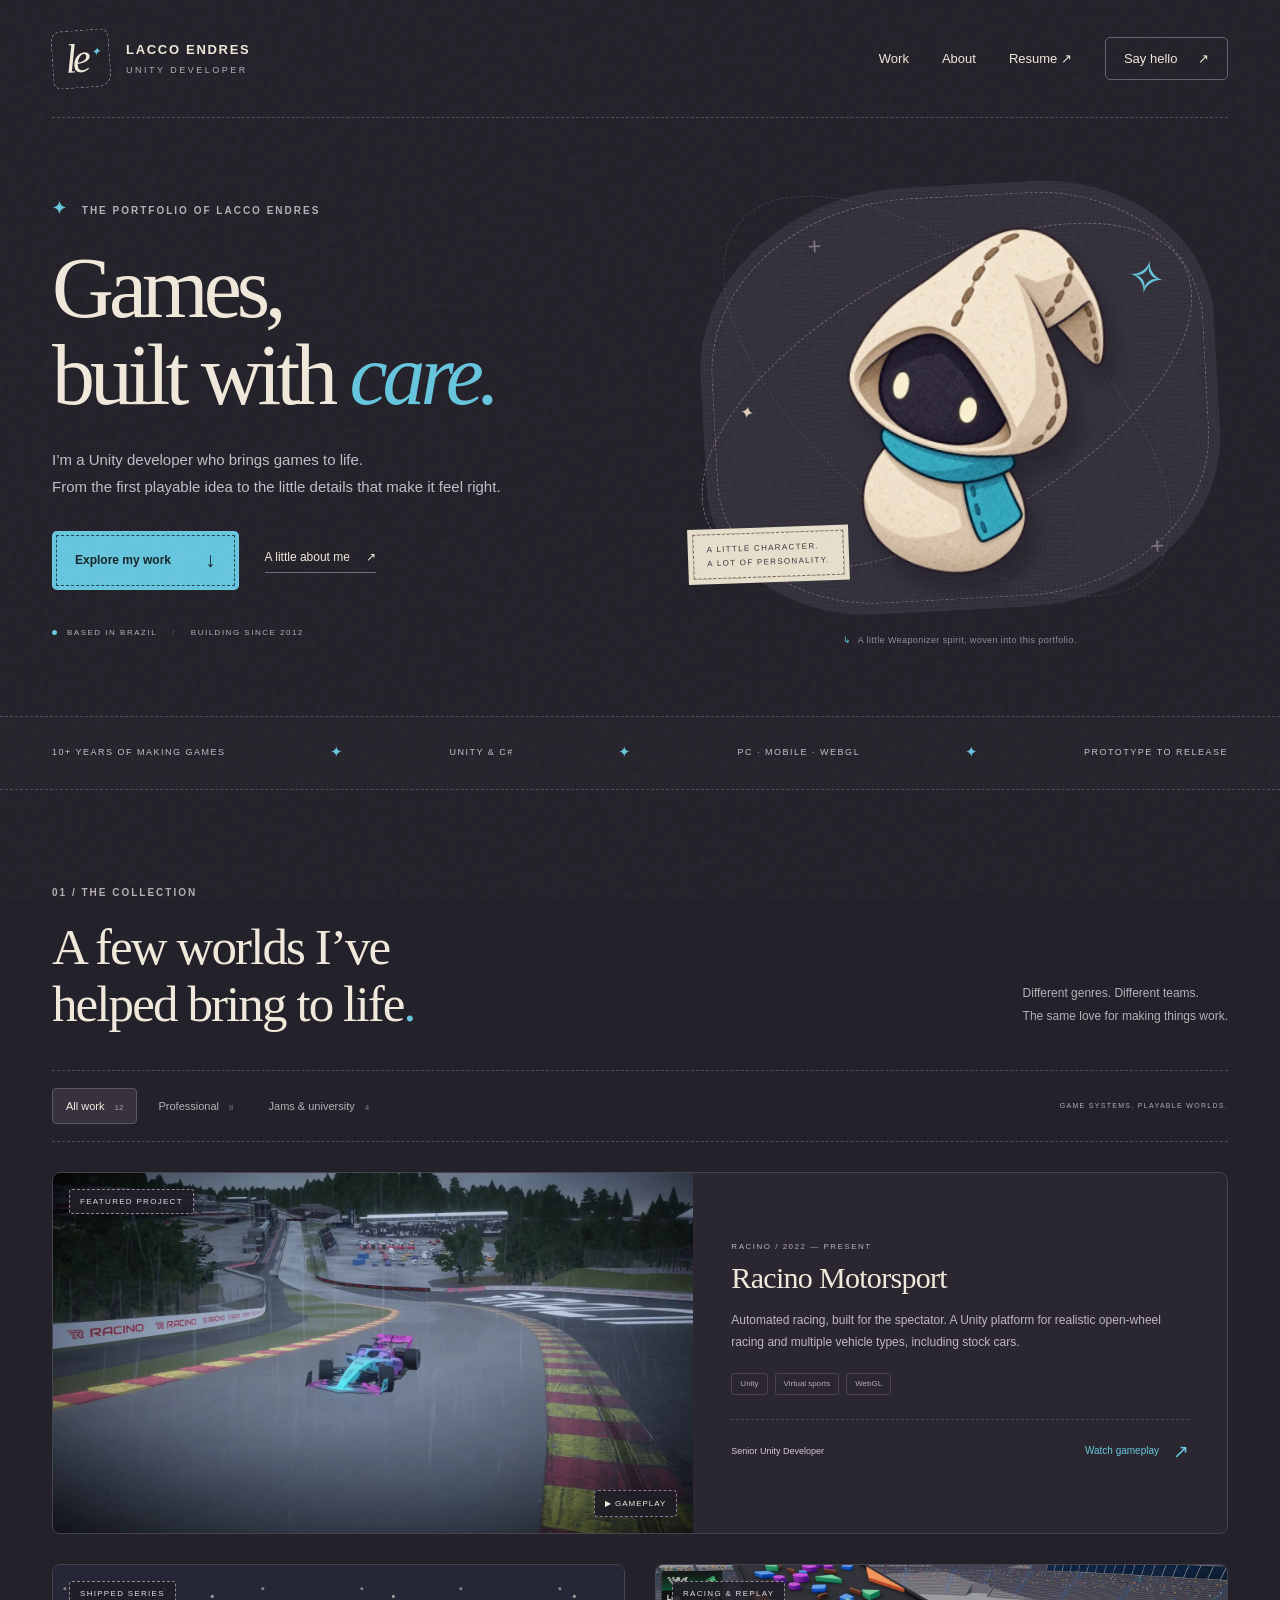
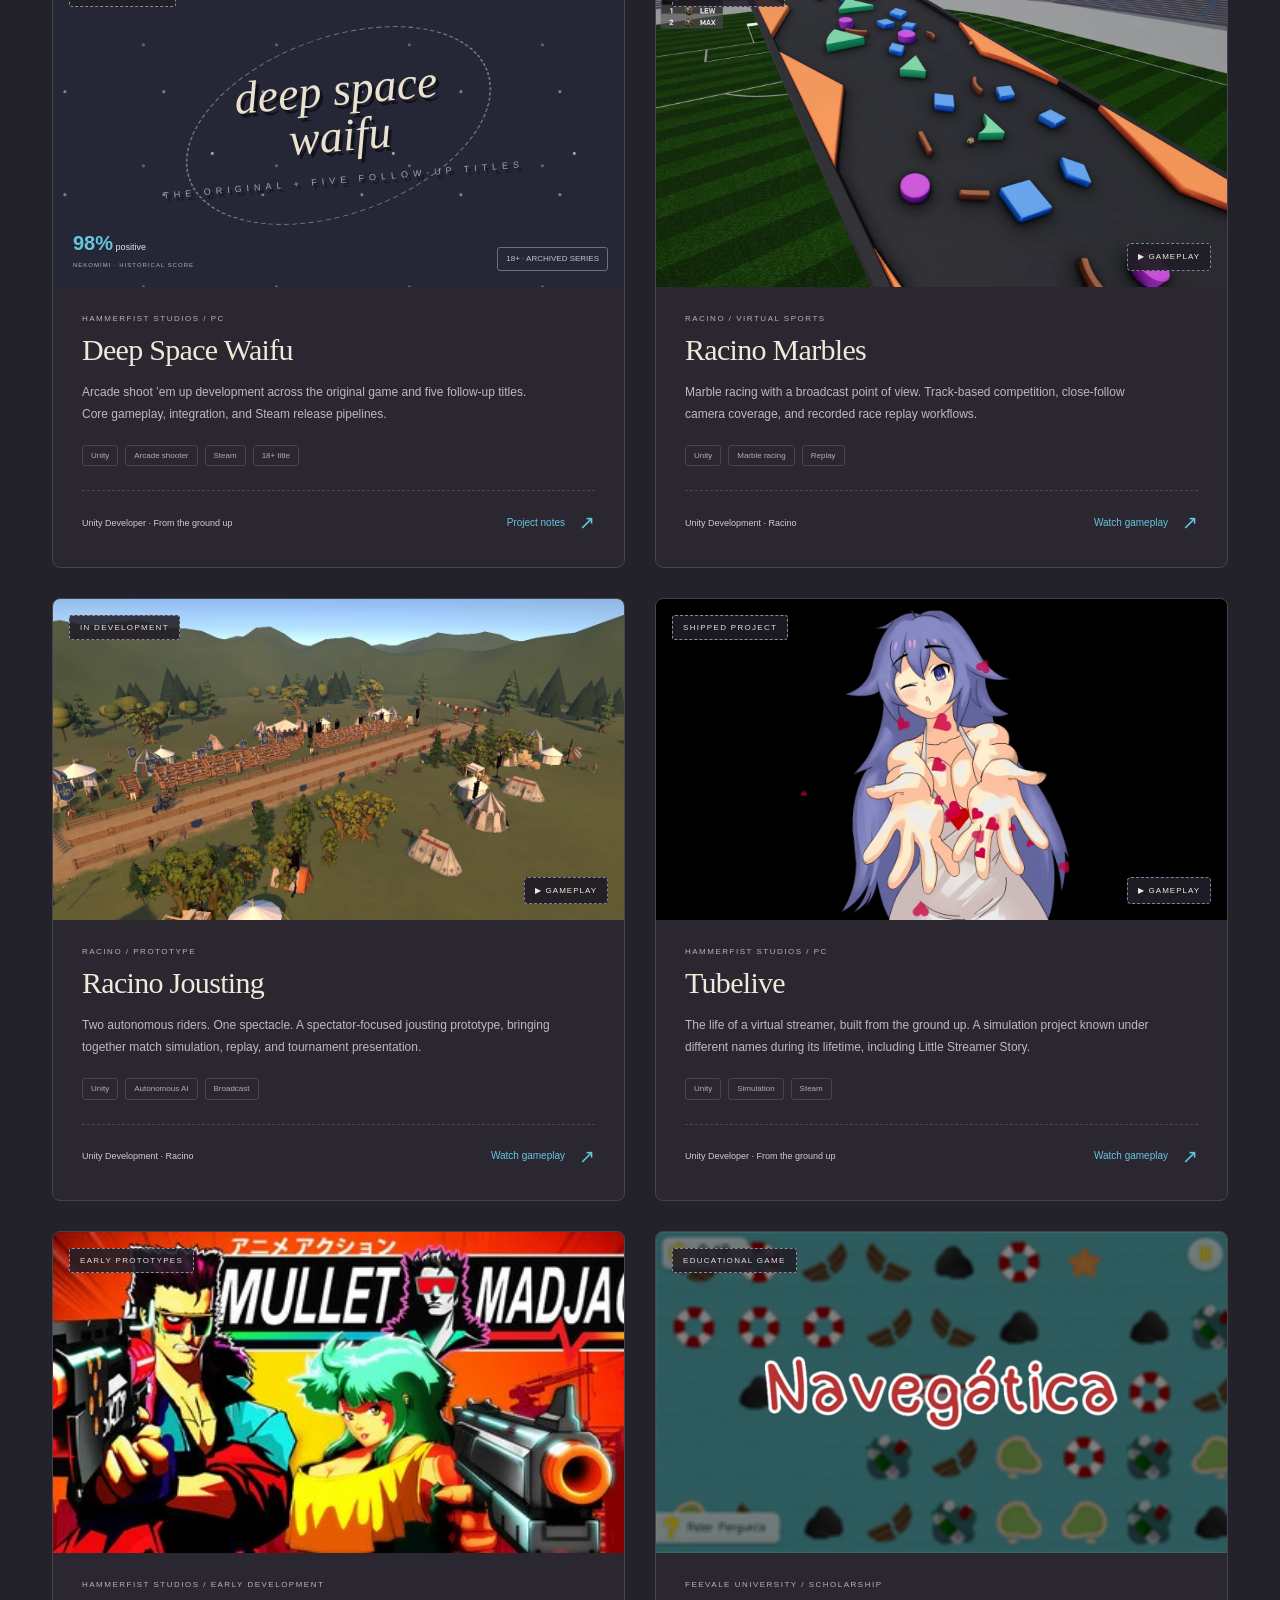
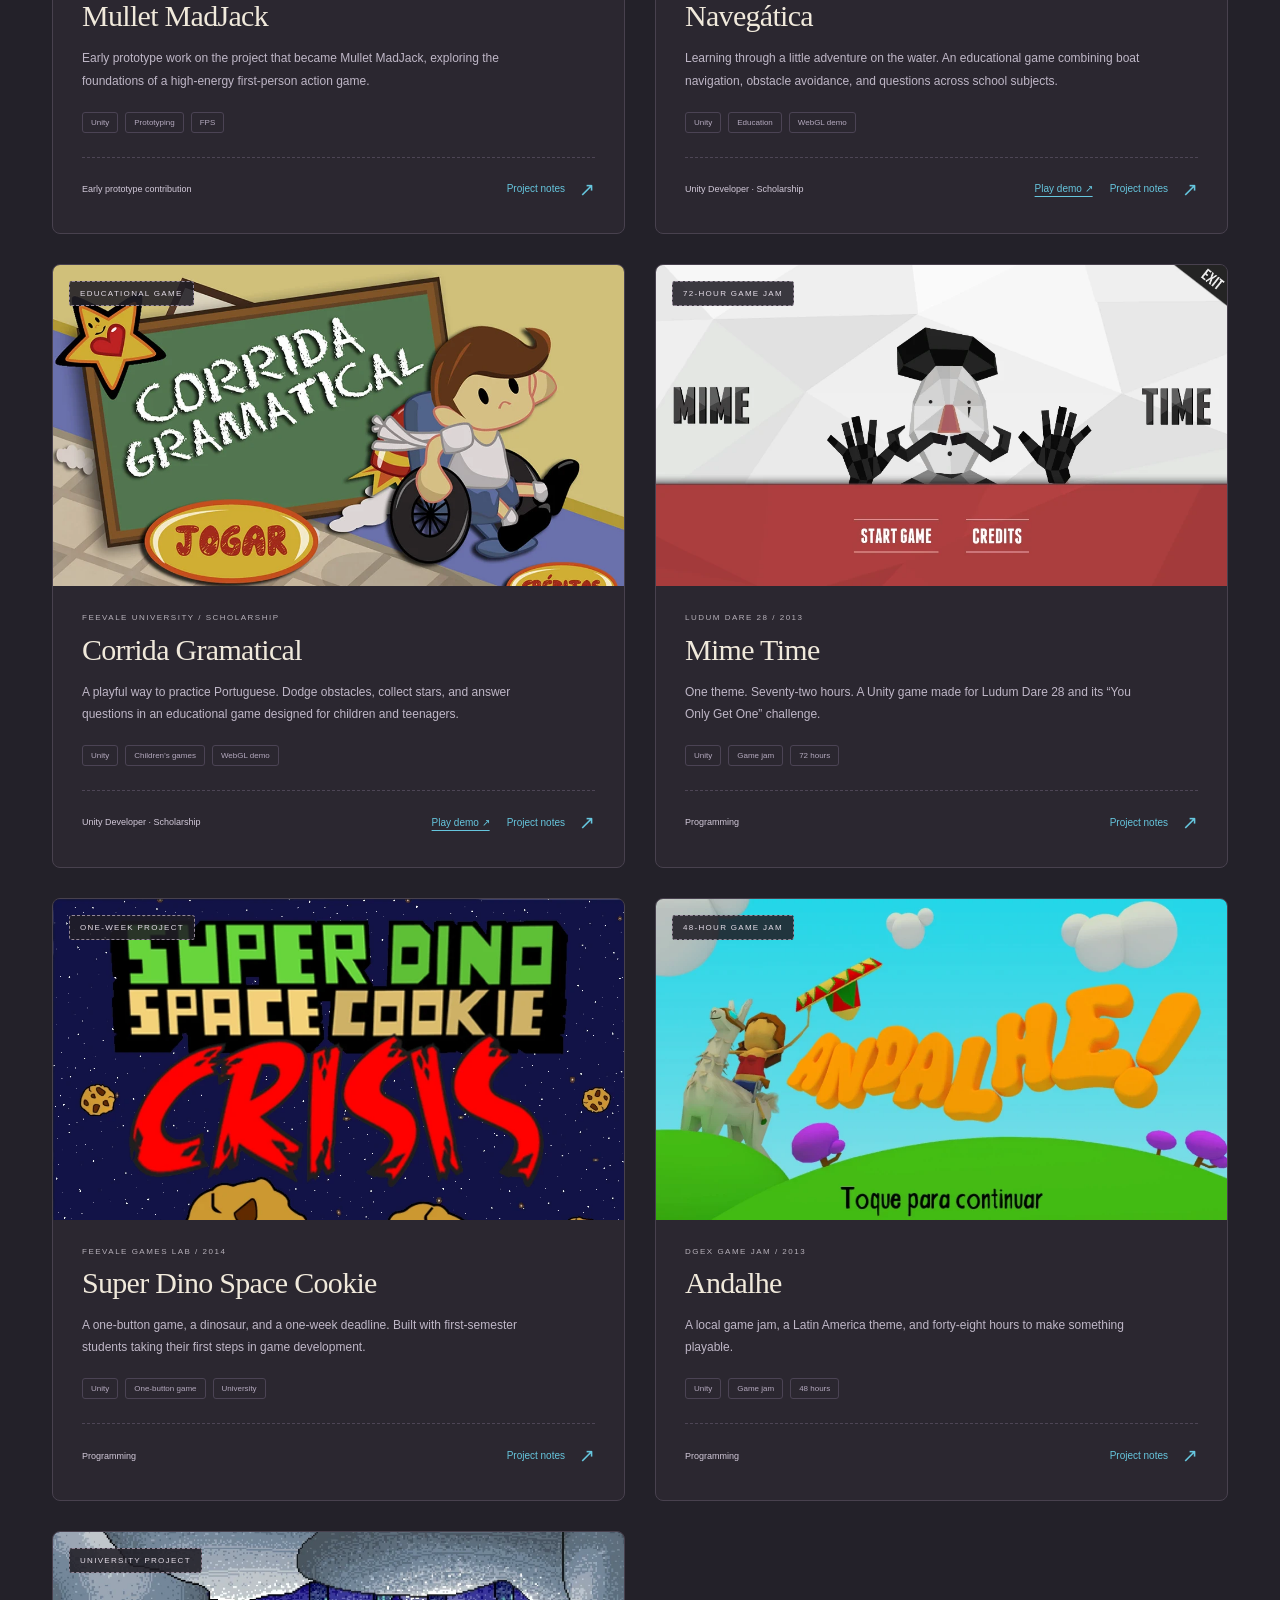
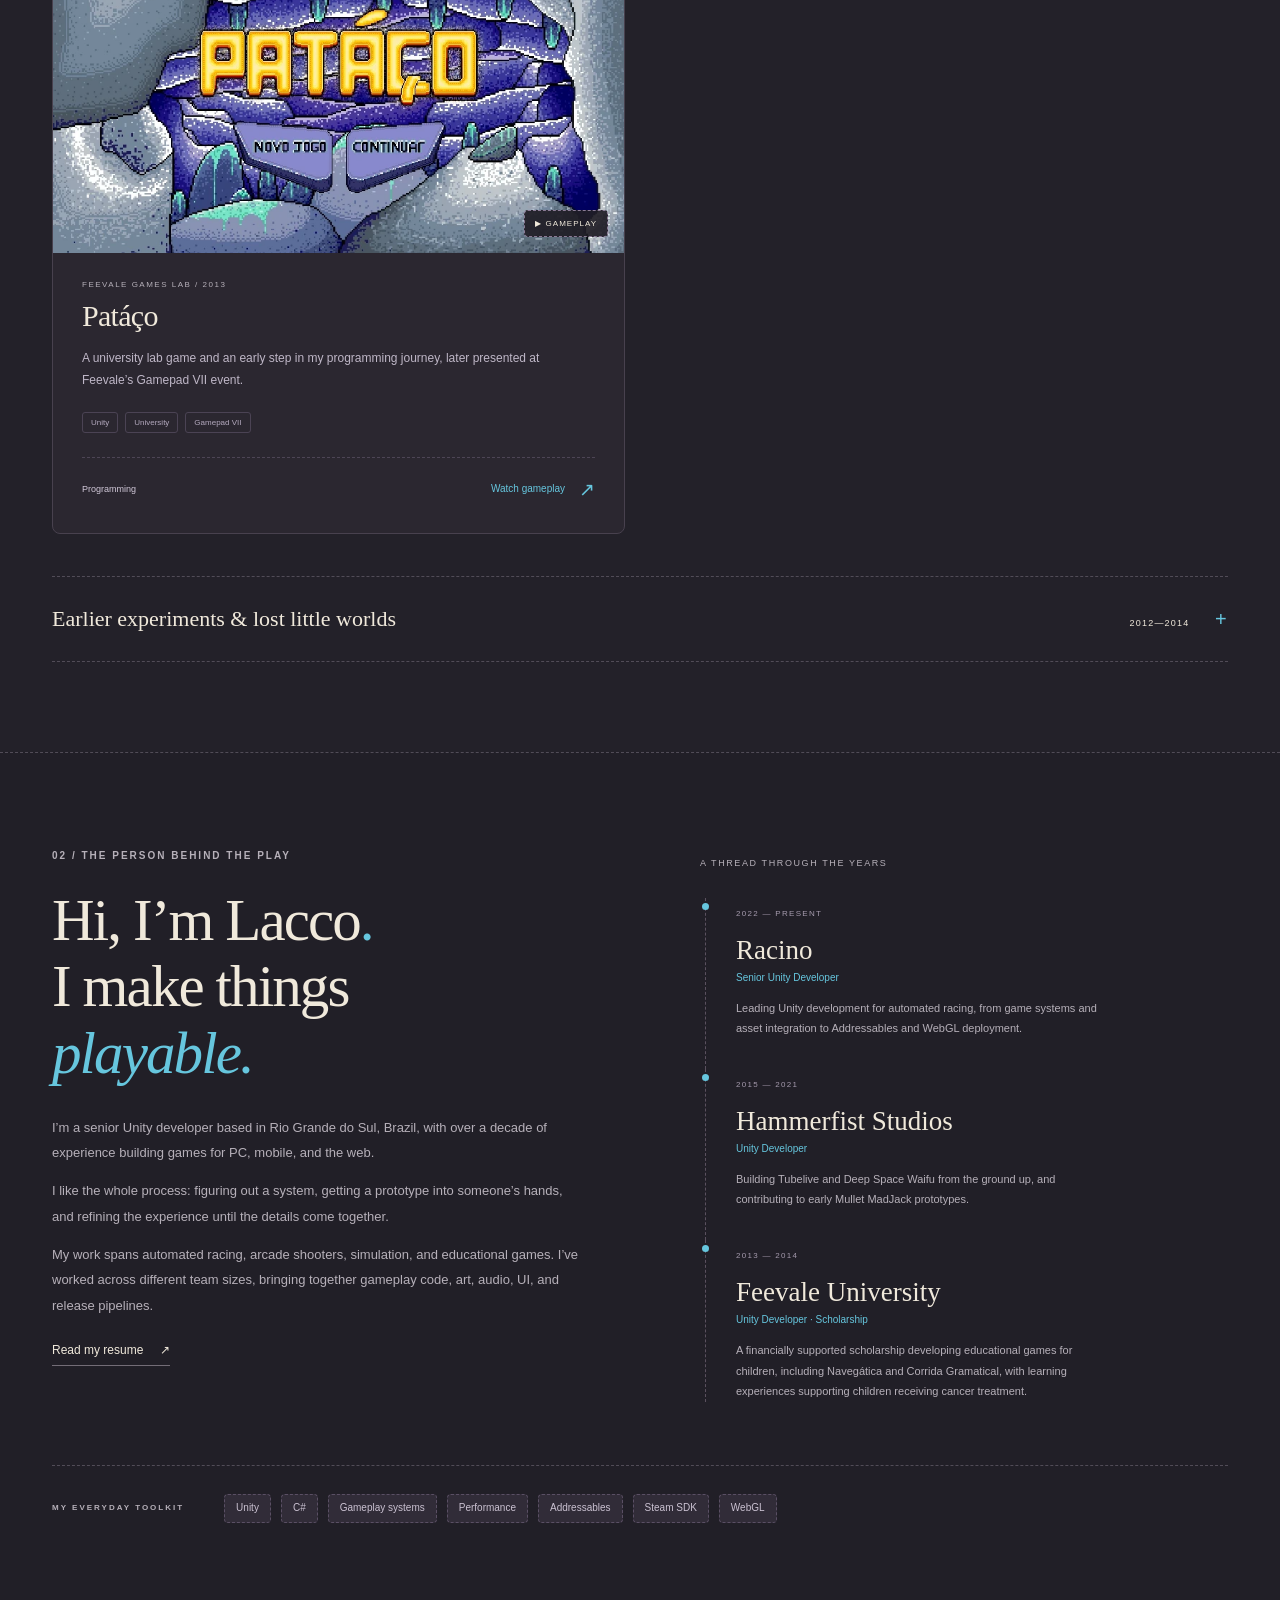
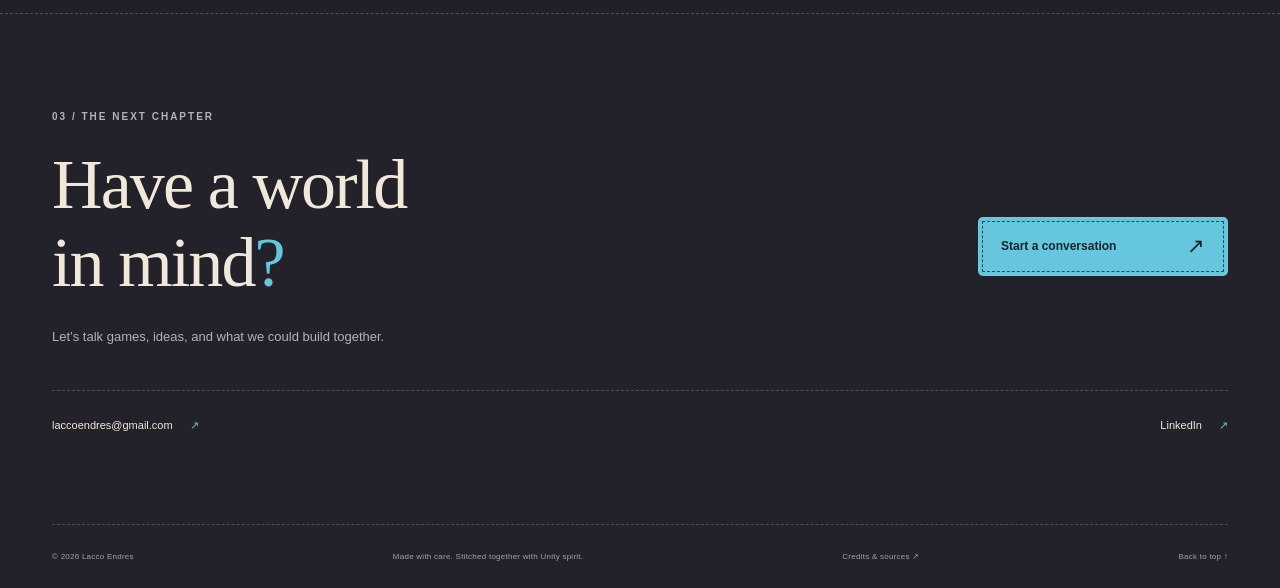
==== commit c1c31c73: "Bring archived project content into the portfolio Import screenshot galleries for the four early pro" ====
--- a/site/index.html
+++ b/site/index.html
@@ -38,11 +38,11 @@
       <div class="section-heading"><div><p class="eyebrow">01 / THE COLLECTION</p><h2 id="work-title">A few worlds I’ve<br>helped bring to life<span class="blue">.</span></h2></div><p>Different genres. Different teams.<br>The same love for making things work.</p></div>
       <div class="filter-row"><div class="filters" role="group" aria-label="Filter projects"><button type="button" class="filter active" data-filter="all" aria-pressed="true">All work <span>12</span></button><button type="button" class="filter" data-filter="professional" aria-pressed="false">Professional <span>8</span></button><button type="button" class="filter" data-filter="early" aria-pressed="false">Jams & university <span>4</span></button></div><span class="collection-note">GAME SYSTEMS. PLAYABLE WORLDS.</span></div>
       <div class="project-grid" id="project-grid"></div><p id="filter-status" class="sr-only" aria-live="polite"></p>
-      <noscript><p>JavaScript displays the project collection. You can also explore my work on <a href="https://racino.io/">Racino</a>, <a href="https://www.behance.net/LaccoEndres">Behance</a>, and my <a href="resume.html">resume</a>.</p></noscript>
+      <noscript><p>JavaScript displays the project collection. You can also explore my work on <a href="https://racino.io/">Racino</a> and my <a href="resume.html">resume</a>.</p></noscript>
       <details class="archive"><summary>Earlier experiments & lost little worlds <span>2012—2014 <span aria-hidden="true">+</span></span></summary><p>A few more games from my university years. Some survive as names and memories rather than screenshots.</p><div class="archive-list"><span>Connect <small>Ludum Dare 30 · 72 hours · 2014</small></span><span>Energy Race <small>Red Bull jam · 7 days · 2013</small></span><span>Francis Comida <small>Feevale lab · 2014</small></span><span>Perdido na Loucura <small>Feevale lab · 2014</small></span><span>Space Mercenary <small>Feevale lab · 2014</small></span><span>Caça Sinais <small>Libras course project · 2014</small></span><span>Heat Up Puck <small>Presented at Gamepad VI · 2013</small></span><span>Imagination of Childrens <small>Presented at Gamepad V · 2012</small></span></div></details>
     </section>
     <section class="about section" id="about" aria-labelledby="about-title"><div class="wrap about-layout"><div class="about-intro"><p class="eyebrow">02 / THE PERSON BEHIND THE PLAY</p><h2 id="about-title">Hi, I’m Lacco<span class="blue">.</span><br>I make things<br><em>playable.</em></h2><p>I’m a senior Unity developer based in Rio Grande do Sul, Brazil, with over a decade of experience building games for PC, mobile, and the web.</p><p>I like the whole process: figuring out a system, getting a prototype into someone’s hands, and refining the experience until the details come together.</p><p>My work spans automated racing, arcade shooters, simulation, and educational games. I’ve worked across different team sizes, bringing together gameplay code, art, audio, UI, and release pipelines.</p><a class="text-link" href="resume.html">Read my resume <span aria-hidden="true">↗</span></a></div><div class="career"><h3>A THREAD THROUGH THE YEARS</h3><article><span class="career-date">2022 — PRESENT</span><h4>Racino</h4><p class="career-role">Senior Unity Developer</p><p>Leading Unity development for automated racing, from game systems and asset integration to Addressables and WebGL deployment.</p></article><article><span class="career-date">2015 — 2021</span><h4>Hammerfist Studios</h4><p class="career-role">Unity Developer</p><p>Building Tubelive and Deep Space Waifu from the ground up, and contributing to early Mullet MadJack prototypes.</p></article><article><span class="career-date">2013 — 2014</span><h4>Feevale University</h4><p class="career-role">Unity Developer · Scholarship</p><p>A financially supported scholarship developing educational games for children, including Navegática and Corrida Gramatical, with learning experiences supporting children receiving cancer treatment.</p></article></div></div><div class="wrap tools-row"><span class="eyebrow">MY EVERYDAY TOOLKIT</span><div><span>Unity</span><span>C#</span><span>Gameplay systems</span><span>Performance</span><span>Addressables</span><span>Steam SDK</span><span>WebGL</span></div></div></section>
-    <section class="contact section wrap" id="contact" aria-labelledby="contact-title"><p class="eyebrow">03 / THE NEXT CHAPTER</p><div class="contact-layout"><div><h2 id="contact-title">Have a world<br>in mind<span class="blue">?</span></h2><p>Let’s talk games, ideas, and what we could build together.</p></div><a class="button button-blue contact-button" href="mailto:laccoendres@gmail.com">Start a conversation <span aria-hidden="true">↗</span></a></div><div class="contact-links"><a href="mailto:laccoendres@gmail.com">laccoendres@gmail.com <span aria-hidden="true">↗</span></a><a href="https://www.linkedin.com/in/laccoendres/" target="_blank" rel="noopener noreferrer">LinkedIn <span aria-hidden="true">↗</span></a><a href="https://www.behance.net/LaccoEndres" target="_blank" rel="noopener noreferrer">Behance <span aria-hidden="true">↗</span></a></div></section>
+    <section class="contact section wrap" id="contact" aria-labelledby="contact-title"><p class="eyebrow">03 / THE NEXT CHAPTER</p><div class="contact-layout"><div><h2 id="contact-title">Have a world<br>in mind<span class="blue">?</span></h2><p>Let’s talk games, ideas, and what we could build together.</p></div><a class="button button-blue contact-button" href="mailto:laccoendres@gmail.com">Start a conversation <span aria-hidden="true">↗</span></a></div><div class="contact-links"><a href="mailto:laccoendres@gmail.com">laccoendres@gmail.com <span aria-hidden="true">↗</span></a><a href="https://www.linkedin.com/in/laccoendres/" target="_blank" rel="noopener noreferrer">LinkedIn <span aria-hidden="true">↗</span></a></div></section>
   </main>
   <footer class="wrap footer"><span>© <span id="year">2026</span> Lacco Endres</span><span>Made with care. Stitched together with Unity spirit.</span><a href="credits.html">Credits & sources <span aria-hidden="true">↗</span></a><a href="#">Back to top ↑</a></footer>
   <dialog id="project-dialog" aria-labelledby="dialog-title"><div class="dialog-top"><span class="eyebrow">PROJECT NOTES</span><button class="dialog-close" type="button" aria-label="Close project details">Close <span aria-hidden="true">×</span></button></div><div id="dialog-content"></div></dialog>
--- a/site/styles.css
+++ b/site/styles.css
@@ -1,6 +1,7 @@
 @font-face{font-family:Portfolio;src:local('Segoe UI');font-display:swap} :root{--bg:#232129;--panel:#2d2a33;--ink:#f0e9db;--muted:#b6b0b9;--blue:#66c6de;--line:#514c57;--serif:Georgia,'Times New Roman',serif}*{box-sizing:border-box}html{scroll-behavior:smooth;scroll-padding-top:30px}body{margin:0;background:var(--bg);color:var(--ink);font-family:Portfolio,'Segoe UI',Arial,sans-serif;font-size:16px;line-height:1.65}body:has(dialog[open]){overflow:hidden}a{color:inherit;text-decoration:none}button{font:inherit}button,a{-webkit-tap-highlight-color:transparent}button{cursor:pointer}img{display:block;max-width:100%}a:focus-visible,button:focus-visible,summary:focus-visible{outline:3px solid var(--blue);outline-offset:6px}button:disabled{cursor:default}.wrap{width:min(1240px,calc(100% - 104px));margin-inline:auto}.grain{position:fixed;inset:0;pointer-events:none;z-index:9;opacity:.04;background-image:url("data:image/svg+xml,%3Csvg viewBox='0 0 160 160' xmlns='http://www.w3.org/2000/svg'%3E%3Cfilter id='n'%3E%3CfeTurbulence type='fractalNoise' baseFrequency='.85' numOctaves='3' stitchTiles='stitch'/%3E%3C/filter%3E%3Cpath fill='%23fff' filter='url(%23n)' opacity='.8' d='M0 0h160v160H0z'/%3E%3C/svg%3E")}.header{height:118px;display:flex;justify-content:space-between;align-items:center;border-bottom:1px dashed var(--line)}.brand{display:flex;gap:16px;align-items:center;font-weight:700;letter-spacing:1.7px;font-size:13px;line-height:1.5}.brand small{display:block;font-size:9px;letter-spacing:2.5px;font-weight:500;color:var(--muted);margin-top:4px}.monogram{display:block;font-family:var(--serif);font-style:italic;letter-spacing:-4px;font-weight:400;font-size:41px;line-height:54px;width:58px;height:58px;border:1px dashed #807784;border-radius:10px 8px 13px 7px;text-align:center;transform:rotate(-4deg)}.monogram span{font-size:12px;letter-spacing:0;vertical-align:top;position:relative;top:-5px;left:4px;color:var(--blue)}nav{display:flex;gap:33px;align-items:center;font-size:13px}nav a:hover,.text-link:hover,.contact-links a:hover{color:var(--blue)}.nav-contact{border:1px solid #67606e;padding:10px 18px;border-radius:5px}.nav-contact span{margin-left:17px}.hero{display:grid;grid-template-columns:1.1fr 1fr;align-items:center;gap:50px;padding-top:67px;padding-bottom:68px}.eyebrow{font-size:10px;letter-spacing:2px;font-weight:650;line-height:1.8;color:var(--muted);margin:0 0 22px}.small-star{font-size:17px;color:var(--blue);margin-right:9px}h1,h2,h3,h4,p{margin-top:0}h1{font-family:var(--serif);font-size:clamp(66px,6.7vw,94px);line-height:1.01;letter-spacing:-5px;font-weight:400;margin-bottom:26px}h1 em,h2 em{font-weight:400;color:var(--blue)}.hero-description{color:#c3bdc7;max-width:510px;font-size:15px;line-height:1.85;margin-bottom:30px}.hero-actions{display:flex;align-items:center;gap:26px}.button{display:inline-flex;align-items:center;justify-content:space-between;gap:34px;min-height:52px;border-radius:5px;padding:12px 23px;font-size:12px;font-weight:650;border:0;box-shadow:inset 0 0 0 1px #ffffff12;transition:transform .18s,background .18s}.button:hover{transform:translateY(-3px)}.button-blue{background:var(--blue);color:#18252a;outline:1px dashed #1b4a5b;outline-offset:-5px}.button-blue:hover{background:#8bd8e9}.button span{font-size:21px;font-weight:400}.text-link{font-size:12px;border-bottom:1px solid #736d77;padding-bottom:4px}.text-link span{margin-left:13px}.hero-location{font-size:8px;letter-spacing:1.5px;margin-top:36px;color:var(--muted);display:flex;gap:10px;align-items:center}.status-dot{height:5px;width:5px;background:var(--blue);border-radius:50%;display:inline-block}.separator{color:#655e6c;margin:0 5px}.hero-art{margin:0;position:relative;padding:0 10px}.fabric-patch{height:425px;position:relative;border-radius:42% 34% 39% 32%;background-color:#33303b;background-image:repeating-linear-gradient(91deg,transparent 0 3px,#ffffff05 3px 4px),repeating-linear-gradient(1deg,transparent 0 3px,#00000015 3px 4px);transform:rotate(-3deg);isolation:isolate}.fabric-patch:before{content:'';position:absolute;inset:11px;border:1px dashed #6f6576;border-radius:inherit;z-index:-1}.fabric-patch>img{height:395px;width:340px;object-fit:contain;position:absolute;left:50%;bottom:15px;transform:translateX(-50%) rotate(10deg);filter:drop-shadow(13px 18px 9px #17131b66)}.patch-cross{position:absolute;color:#7b7383;font-size:24px}.patch-cross.top{left:22%;top:8%}.patch-cross.bottom{bottom:8%;right:12%}.orbit{border:1px dashed #716775;border-radius:50%;position:absolute;left:-5%;top:19%;width:105%;height:61%;transform:rotate(-26deg);z-index:-1}.orbit-two{transform:rotate(43deg);opacity:.4}.art-star{position:absolute;right:9%;top:15%;font-size:47px;color:var(--blue);transform:rotate(14deg)}.art-star.second{font-size:17px;left:6%;top:60%;color:#dccfb7}.stitched-label{position:absolute;bottom:10%;left:-17px;background:#e6dfcc;color:#39343d;border:1px dashed #6c6256;outline:5px solid #e6dfcc;transform:rotate(1deg);font-size:8px;letter-spacing:1.3px;line-height:1.7;padding:8px 13px;box-shadow:3px 5px 0 #0003}.hero-art figcaption{color:#958b9e;font-size:9px;text-align:center;margin-top:23px;letter-spacing:.4px}.hero-art figcaption span{color:var(--blue);margin-right:4px}.craft-strip{border-block:1px dashed var(--line);background:#ffffff02}.craft-strip .wrap{display:flex;align-items:center;justify-content:space-between;gap:18px;min-height:72px;font-size:9px;letter-spacing:1.5px;color:#c7c0cc}.craft-strip .wrap>span:nth-child(even){color:var(--blue);font-size:15px}.section{padding-top:94px;padding-bottom:90px}.section-heading{display:flex;align-items:flex-end;justify-content:space-between;margin-bottom:37px;gap:30px}.section-heading .eyebrow{margin-bottom:17px}h2{font-family:var(--serif);font-weight:400;font-size:51px;line-height:1.12;letter-spacing:-1.9px;margin-bottom:0}.blue{color:var(--blue)}.section-heading>p{color:var(--muted);font-size:12px;line-height:1.9;margin-bottom:5px}.filter-row{display:flex;align-items:center;justify-content:space-between;border-block:1px dashed var(--line);padding:17px 0;margin-bottom:30px;gap:16px}.filters{display:flex;gap:7px;flex-wrap:wrap}.filter{background:transparent;color:var(--muted);border:1px solid transparent;border-radius:4px;font-size:11px;padding:8px 13px}.filter span{font-size:8px;margin-left:7px;opacity:.6}.filter:hover{color:var(--ink)}.filter.active{border-color:#5e5864;background:#37323e;color:var(--ink)}.collection-note{font-size:7px;letter-spacing:1.3px;color:#b3a9ba}.project-grid{display:grid;grid-template-columns:1fr 1fr;gap:30px}.project{border:1px solid #48414e;border-radius:8px;background:#2b2730;overflow:hidden;transition:border-color .2s,transform .2s;position:relative}.project:hover{border-color:#86798d;transform:translateY(-3px)}.project.featured{grid-column:1/-1;display:grid;grid-template-columns:1.2fr 1fr}.project-media{aspect-ratio:16/9;overflow:hidden;position:relative;background:#37313e}.project-media>img{width:100%;height:100%;object-fit:cover;transition:transform .5s}.project:hover .project-media>img{transform:scale(1.025)}.project.featured .project-media{aspect-ratio:auto;min-height:340px}.media-label{position:absolute;top:16px;left:16px;padding:5px 10px;font-size:8px;letter-spacing:1.3px;border-radius:3px;background:#201e26df;border:1px dashed #928696;color:#e4dce7}.project-body{padding:25px 29px 28px}.project.featured .project-body{display:flex;flex-direction:column;justify-content:center;padding:33px 38px}.project-kicker{color:var(--muted);font-size:8px;letter-spacing:1.5px;margin-bottom:7px}.project h3{font-family:var(--serif);font-weight:400;letter-spacing:-.7px;font-size:30px;line-height:1.2;margin:0 0 13px}.project-description{font-size:12px;line-height:1.85;color:#bfb7c7;margin-bottom:20px;max-width:470px}.project-tags{display:flex;gap:7px;flex-wrap:wrap;margin:0 0 24px}.project-tags span{font-size:8px;color:#b4a9be;border:1px solid #4b4354;padding:3px 8px;border-radius:3px}.project-bottom{display:flex;justify-content:space-between;align-items:center;border-top:1px dashed #4d4555;padding-top:16px;gap:15px}.project-role{font-size:9px;color:#d2c9d9}.project-open{border:0;background:none;color:var(--blue);font-size:10px;padding:0;display:flex;align-items:center;gap:14px}.project-open:after{content:'↗';font-size:19px}.dsw-media{background:#252636;display:grid;place-items:center;color:#eae2ce;isolation:isolate;background-image:radial-gradient(circle at 12% 23%,#e9e3d47a 1px,transparent 2px),radial-gradient(circle at 68% 66%,#e9e3d450 1px,transparent 2px),radial-gradient(circle at 88% 20%,#e9e3d4aa 1px,transparent 2px);background-size:99px 103px,133px 121px,181px 157px}.dsw-media:before{content:'';position:absolute;width:175px;height:175px;border-radius:50%;border:1px dashed #77718b;transform:rotate(-20deg) scaleX(1.8);z-index:-1}.dsw-title{font-family:var(--serif);font-style:italic;font-size:clamp(26px,3.6vw,47px);line-height:1;text-align:center;transform:rotate(-5deg);text-shadow:3px 4px #12121b}.dsw-title small{display:block;font:9px Portfolio,'Segoe UI',sans-serif;letter-spacing:5px;margin-top:16px;color:#aaa1b7}.mature-tag{position:absolute;bottom:16px;right:16px;font-size:8px;border:1px solid #756b80;border-radius:3px;padding:4px 8px;color:#c8c0d0}.archive{margin-top:42px;border-block:1px dashed var(--line);padding:24px 0;color:var(--muted)}.archive summary{cursor:pointer;list-style:none;display:flex;justify-content:space-between;gap:18px;font-family:var(--serif);font-size:22px;color:var(--ink)}.archive summary::-webkit-details-marker{display:none}.archive summary>span{font:9px Portfolio,'Segoe UI',sans-serif;letter-spacing:1.2px;align-self:center}.archive summary>span span{margin-left:22px;font-size:20px;color:var(--blue)}.archive>p{font-size:12px;margin-top:24px}.archive-list{display:grid;grid-template-columns:repeat(4,1fr);gap:22px;padding:12px 0}.archive-list>span{font-size:12px;color:var(--ink)}.archive-list small{display:block;font-size:9px;color:var(--muted);margin-top:4px}.archive .archive-note{font-size:11px}.archive a{text-decoration:underline;text-underline-offset:3px}.about{border-block:1px dashed var(--line);background:#1c1a2133}.about-layout{display:grid;grid-template-columns:1fr 1fr;gap:120px}.about-intro h2{font-size:59px;margin-bottom:29px}.about-intro>p:not(.eyebrow){font-size:13px;line-height:1.95;color:var(--muted)}.about-intro>.text-link{display:inline-block;margin-top:10px}.career{padding-top:9px}.career>h3{font-size:9px;letter-spacing:1.6px;color:var(--muted);font-weight:500;margin-bottom:27px}.career article{position:relative;margin-left:5px;padding-left:30px;padding-bottom:30px;border-left:1px dashed #5b515f}.career article:before{content:'';position:absolute;top:5px;left:-4px;width:7px;height:7px;border-radius:50%;background:var(--blue)}.career article:last-child{padding-bottom:0}.career-date{font-size:8px;letter-spacing:1.3px;color:#a59aad}.career h4{font-family:var(--serif);font-weight:400;font-size:27px;line-height:1.2;margin:9px 0 4px}.career .career-role{color:var(--blue);font-size:10px;margin-bottom:11px}.career article>p:last-child{font-size:11px;line-height:1.9;color:var(--muted);max-width:370px;margin:0}.tools-row{margin-top:63px;border-top:1px dashed var(--line);padding-top:28px;display:flex;gap:40px;align-items:center}.tools-row>.eyebrow{font-size:8px;margin:0;white-space:nowrap}.tools-row>div{display:flex;flex-wrap:wrap;gap:10px}.tools-row>div>span{font-size:10px;padding:5px 11px;background:#312c38;border:1px dashed #5a4f64;border-radius:4px;color:#cbc2d2}.contact .eyebrow{margin-bottom:20px}.contact-layout{display:flex;justify-content:space-between;align-items:center;gap:30px}.contact h2{font-size:70px}.contact-layout p{color:var(--muted);font-size:13px;margin:23px 0 0}.contact-button{min-width:250px}.contact-links{display:flex;gap:35px;border-top:1px dashed var(--line);padding-top:25px;margin-top:43px;font-size:11px}.contact-links a:first-child{margin-right:auto}.contact-links a span{margin-left:14px;color:var(--blue)}.footer{border-top:1px dashed var(--line);padding-block:25px;display:flex;justify-content:space-between;gap:20px;color:#a89eaf;font-size:8px;letter-spacing:.25px}.footer a:hover{color:var(--blue)}dialog{width:min(800px,calc(100% - 32px));max-height:88vh;border:1px solid #72647f;background:#29242f;color:var(--ink);border-radius:10px;padding:30px;box-shadow:0 35px 100px #0008}dialog::backdrop{background:#121016d9;backdrop-filter:blur(7px)}.dialog-top{display:flex;align-items:center;justify-content:space-between;margin-bottom:22px}.dialog-top .eyebrow{margin:0;font-size:9px}.dialog-close{border:1px solid #64586e;background:transparent;color:var(--ink);border-radius:4px;font-size:11px;padding:6px 12px}.dialog-close span{font-size:19px;margin-left:18px}dialog h2{font-size:43px;margin:9px 0 22px}dialog h3{font-size:11px;letter-spacing:1px;text-transform:uppercase;margin:27px 0 10px;color:var(--blue)}dialog p,dialog li{font-size:13px;color:#c5bacd;line-height:1.9}dialog ul{padding-left:20px}dialog .detail-image{width:100%;max-height:350px;object-fit:cover;border-radius:5px;margin-bottom:25px}dialog .detail-links{display:flex;gap:12px;flex-wrap:wrap;margin-top:27px}dialog .detail-links a{font-size:11px;padding:8px 13px;border:1px dashed #74617f;border-radius:4px}dialog .detail-links a:hover{color:var(--blue)}.review-note{background:#35303d;border-left:2px solid var(--blue);padding:14px 18px}.review-note strong{color:var(--ink)}.review-note a{text-decoration:underline}.expansion-list{display:grid;grid-template-columns:1fr 1fr;gap:8px;list-style:none;padding:0}dialog .expansion-list a{color:#d7cde0;text-decoration:underline;text-underline-offset:3px}.skip{position:fixed;left:20px;top:-100px;background:var(--blue);color:#18252a;padding:10px 20px;z-index:100}.skip:focus{top:15px}.sr-only{position:absolute;width:1px;height:1px;padding:0;margin:-1px;overflow:hidden;clip:rect(0,0,0,0);white-space:nowrap;border:0}[hidden]{display:none!important}.prose{max-width:820px;padding-block:55px 90px}.prose h1{font-size:66px;margin-top:20px}.prose h2{font-size:31px;margin:35px 0 15px}.prose h3{font-size:18px;margin-bottom:8px}.prose p,.prose li{font-size:14px;color:#c6bdce}.prose a{color:var(--blue);text-decoration:underline;text-underline-offset:3px}.prose .resume-contact{font-size:13px}.prose .button{color:#18252a;text-decoration:none}.prose .resume-job{border-top:1px dashed var(--line);padding-top:22px;margin-top:25px}.prose .resume-job h3{margin-bottom:4px}.prose .resume-job .eyebrow{margin-bottom:10px}.print-button{margin-top:20px}.subpage-footer{padding-block:20px;border-top:1px dashed var(--line);font-size:11px;color:var(--muted)}
 .project:not(.featured) .project-media>img{object-position:center top}.review-badge{position:absolute;bottom:15px;left:20px;font-size:9px;line-height:1.5;color:#e7dded}.review-badge strong{font-size:20px;color:var(--blue)}.review-badge small{font-size:6px;letter-spacing:1px;color:var(--muted)}
 .video-badge{position:absolute;right:16px;bottom:16px;background:#201e26ed;border:1px dashed #8b7b96;color:var(--ink);font-size:8px;letter-spacing:1px;border-radius:4px;padding:6px 10px}.project-actions{display:flex;gap:17px;align-items:center;flex-wrap:wrap;justify-content:flex-end}.project-bottom{flex-wrap:wrap}.play-demo{font-size:10px;color:var(--blue);text-decoration:underline;text-underline-offset:4px}.project-videos{margin-bottom:28px}.project-videos>h3{margin-top:0}.gameplay-video{margin:0 0 25px}.video-frame{position:relative;background:#17141b;aspect-ratio:16/9;border:1px solid #54485e;border-radius:6px;overflow:hidden}.video-frame.portrait{aspect-ratio:4/5;max-width:360px;margin-inline:auto}.video-frame video,.video-frame iframe{position:absolute;inset:0;width:100%;height:100%;border:0;object-fit:contain}.gameplay-video figcaption{font-size:11px;line-height:1.7;color:var(--muted);margin-top:12px}.gameplay-video figcaption strong,.gameplay-video figcaption span{display:block}.gameplay-video figcaption strong{color:var(--ink);font-weight:600;margin-bottom:2px}.gameplay-video figcaption a{display:inline-block;font-size:10px;color:var(--blue);margin-top:6px;text-decoration:underline;text-underline-offset:3px}.demo-button{margin-bottom:22px}.project-gallery>div{display:grid;grid-template-columns:1fr 1fr;gap:13px}.project-gallery img{width:100%;height:auto;border-radius:5px}.project-gallery{margin:25px 0}.video-frame video:focus-visible{outline:3px solid var(--blue);outline-offset:-4px}@media(max-width:500px){.project-gallery>div{grid-template-columns:1fr}.project-actions{gap:14px}.video-badge{font-size:7px;padding:5px 8px}.gameplay-video figcaption{font-size:10px}}
+.detail-links:empty{display:none}
 @media(min-width:1500px){.hero{padding-block:85px}.fabric-patch{height:465px}.fabric-patch>img{height:435px;width:375px}}
 @media(max-width:1000px){.wrap{width:calc(100% - 64px)}.hero{gap:22px}h1{font-size:74px}.fabric-patch{height:360px}.fabric-patch>img{height:345px;width:285px}.hero-actions{gap:16px}.hero-actions .text-link{font-size:10px}.button{gap:20px;padding-inline:18px}.desktop-break{display:none}.collection-note{display:none}.about-layout{gap:65px}.project.featured .project-body{padding:25px}.project.featured .project-media{min-height:300px}.craft-strip .wrap{font-size:8px;letter-spacing:.8px}.tools-row{gap:20px}.archive-list{grid-template-columns:repeat(3,1fr)}}
 @media(max-width:700px){.wrap{width:calc(100% - 40px)}.header{height:88px}.brand{font-size:10px;gap:10px;letter-spacing:1px}.brand small{font-size:7px;letter-spacing:1.5px}.monogram{font-size:33px;line-height:44px;width:46px;height:46px}.monogram span{font-size:9px}nav{gap:17px;font-size:11px}nav>a:nth-child(3){display:none}.nav-contact{padding:7px 10px}.nav-contact span{display:none}.hero{grid-template-columns:1fr;padding-top:48px;padding-bottom:35px;gap:33px}.eyebrow{font-size:8px;letter-spacing:1.5px;margin-bottom:20px}h1{font-size:76px;letter-spacing:-4px}.hero-description{font-size:13px;max-width:390px;margin-bottom:25px}.hero-actions{gap:25px}.hero-actions .text-link{font-size:11px}.hero-location{font-size:7px;margin-top:27px;letter-spacing:1.2px}.hero-art{width:min(360px,100%);justify-self:center;padding:0 15px}.fabric-patch{height:315px}.fabric-patch>img{height:305px;width:255px}.stitched-label{font-size:6px;padding:6px 9px;left:-5px;bottom:12%}.hero-art figcaption{font-size:8px;margin-top:16px}.craft-strip .wrap{min-height:70px;display:grid;grid-template-columns:1fr 1fr;text-align:center;gap:6px;padding-block:12px;font-size:7px}.craft-strip .wrap>span:nth-child(even){display:none}.section{padding-block:62px}.section-heading{display:block;margin-bottom:26px}h2{font-size:39px;letter-spacing:-1.3px}.section-heading>p{font-size:11px;margin-top:18px}.filter-row{padding-block:12px;margin-bottom:22px}.filter{font-size:10px;padding:7px 9px}.filters{gap:2px}.project-grid{grid-template-columns:1fr;gap:22px}.project.featured{display:block}.project.featured .project-media{min-height:0;aspect-ratio:16/10}.project-body,.project.featured .project-body{padding:24px}.project h3{font-size:29px}.project-description{font-size:12px}.project-tags{margin-bottom:19px}.project-kicker{font-size:7px}.dsw-title{font-size:39px}.archive{margin-top:29px}.archive summary{font-size:19px;line-height:1.3}.archive summary>span{white-space:nowrap;font-size:7px}.archive summary>span span{margin-left:6px}.archive-list{grid-template-columns:1fr 1fr;gap:20px 12px}.archive-list>span{font-size:11px}.archive-list small{font-size:8px}.about-layout{grid-template-columns:1fr;gap:45px}.about-intro h2{font-size:49px}.career{padding-top:0}.tools-row{margin-top:39px;display:block}.tools-row>.eyebrow{margin-bottom:17px}.tools-row>div{gap:8px}.tools-row>div>span{font-size:9px}.contact-layout{display:block}.contact h2{font-size:59px}.contact-layout p{font-size:12px}.contact-button{margin-top:28px;min-width:235px}.contact-links{margin-top:34px;flex-wrap:wrap;gap:19px;font-size:10px}.contact-links a:first-child{width:100%;margin-right:0}.footer{flex-wrap:wrap;gap:14px;font-size:8px}.footer>span:nth-child(2){order:4;width:100%}.footer>a:last-child{margin-left:auto}dialog{padding:23px;max-height:90vh}dialog h2{font-size:34px}dialog p,dialog li{font-size:12px}.expansion-list{grid-template-columns:1fr}.prose h1{font-size:52px}.prose h2{font-size:29px}}
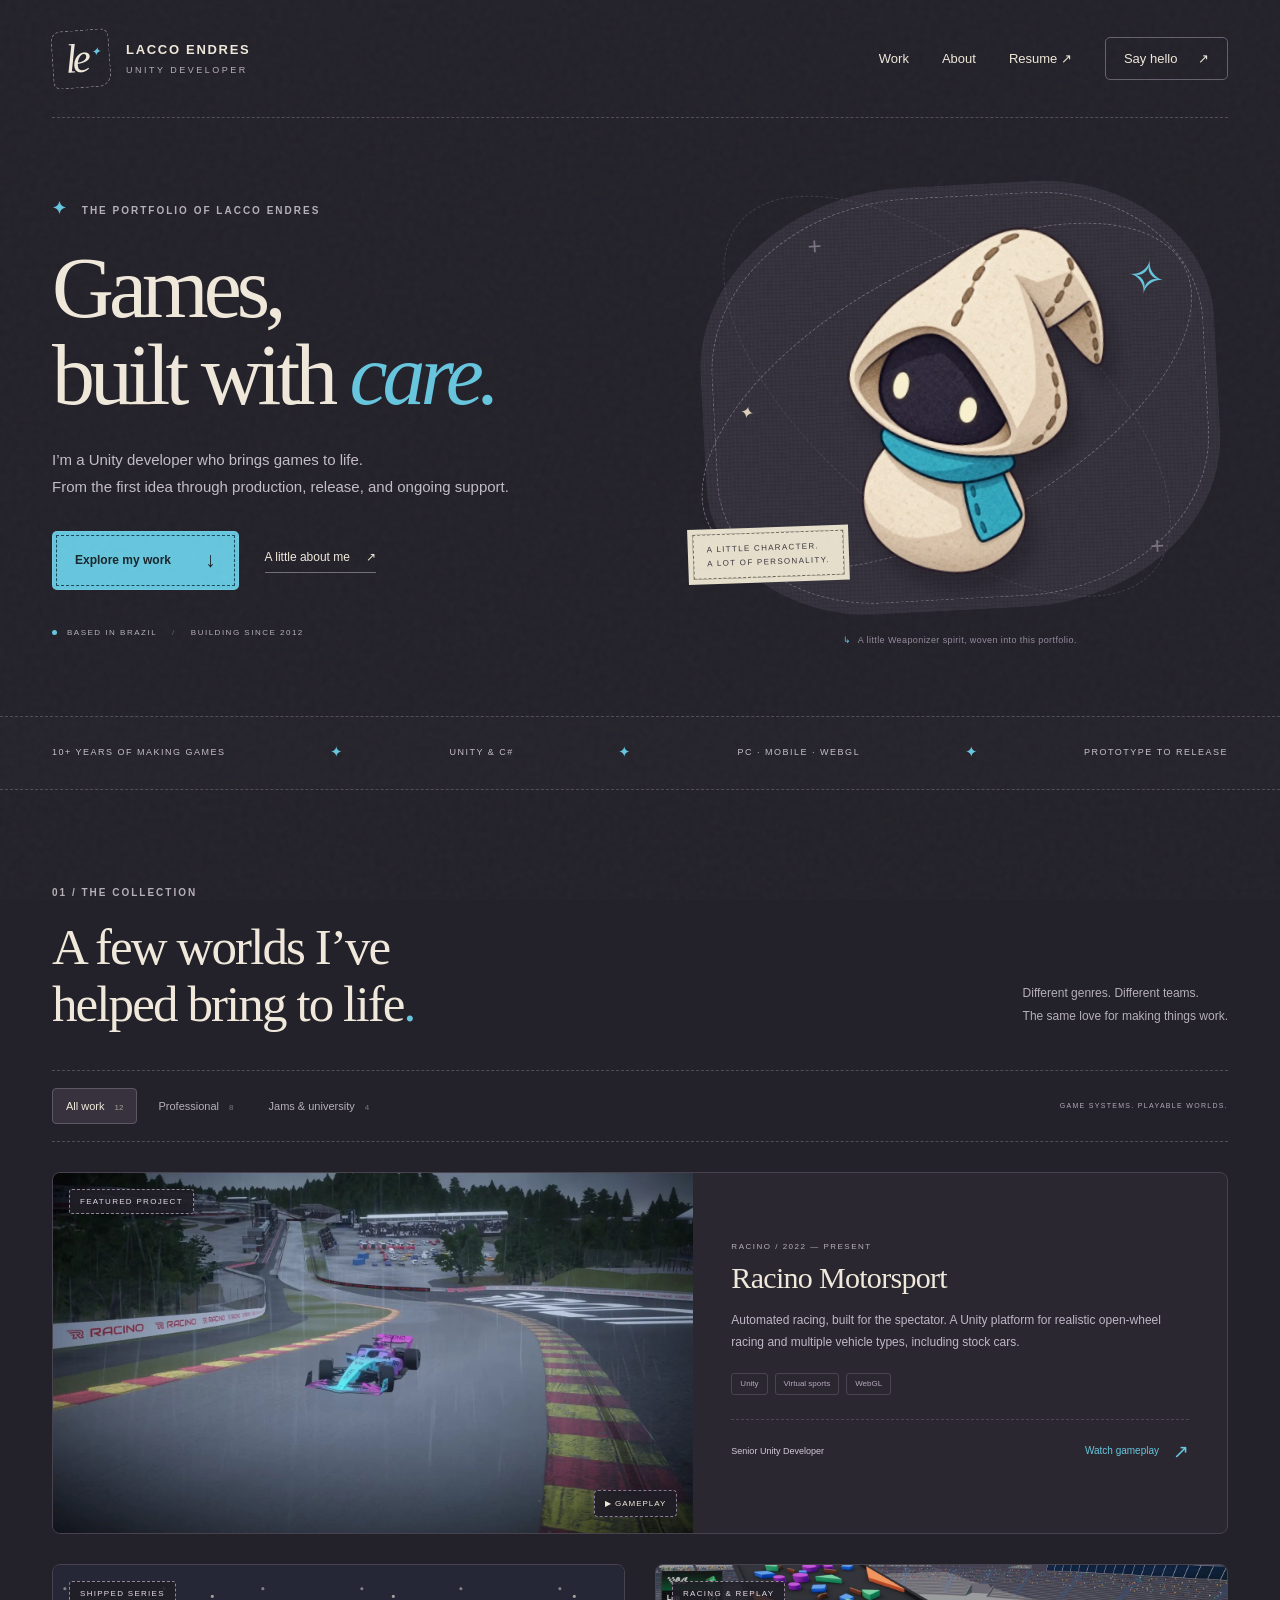
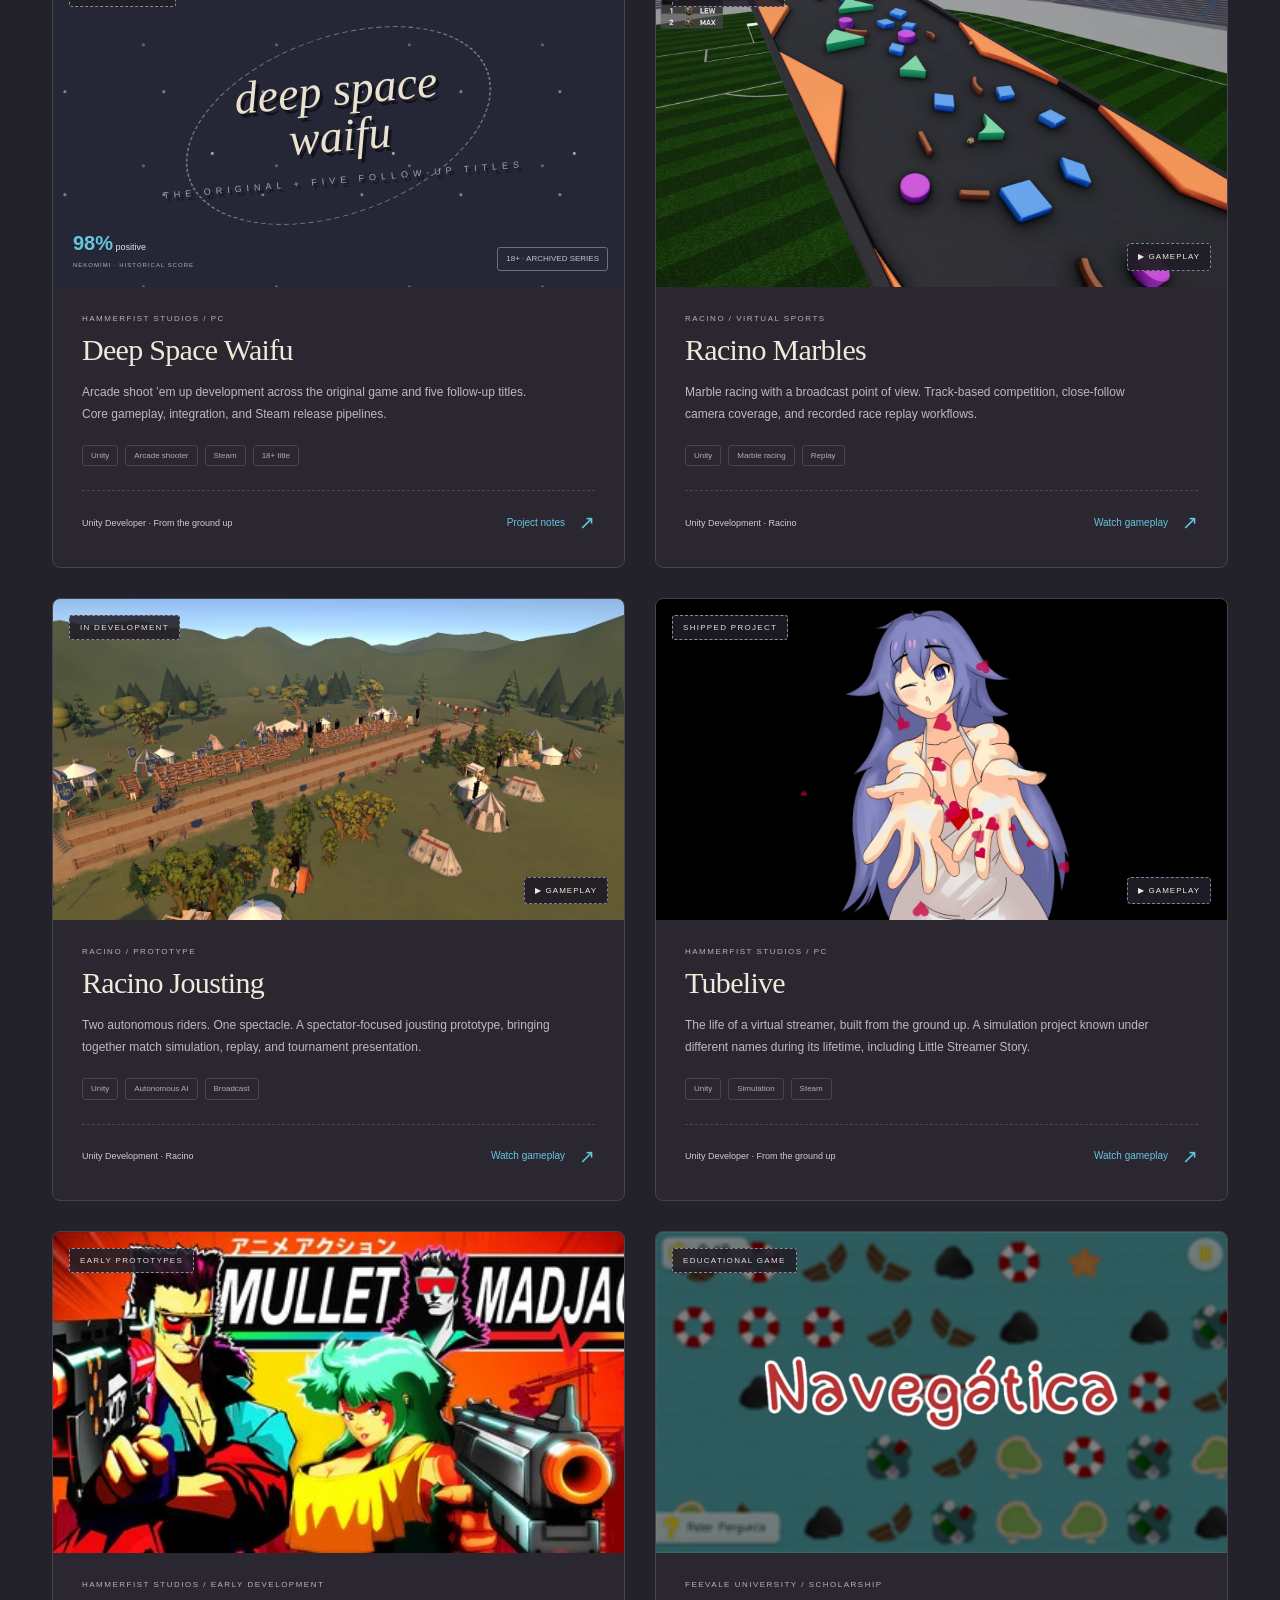
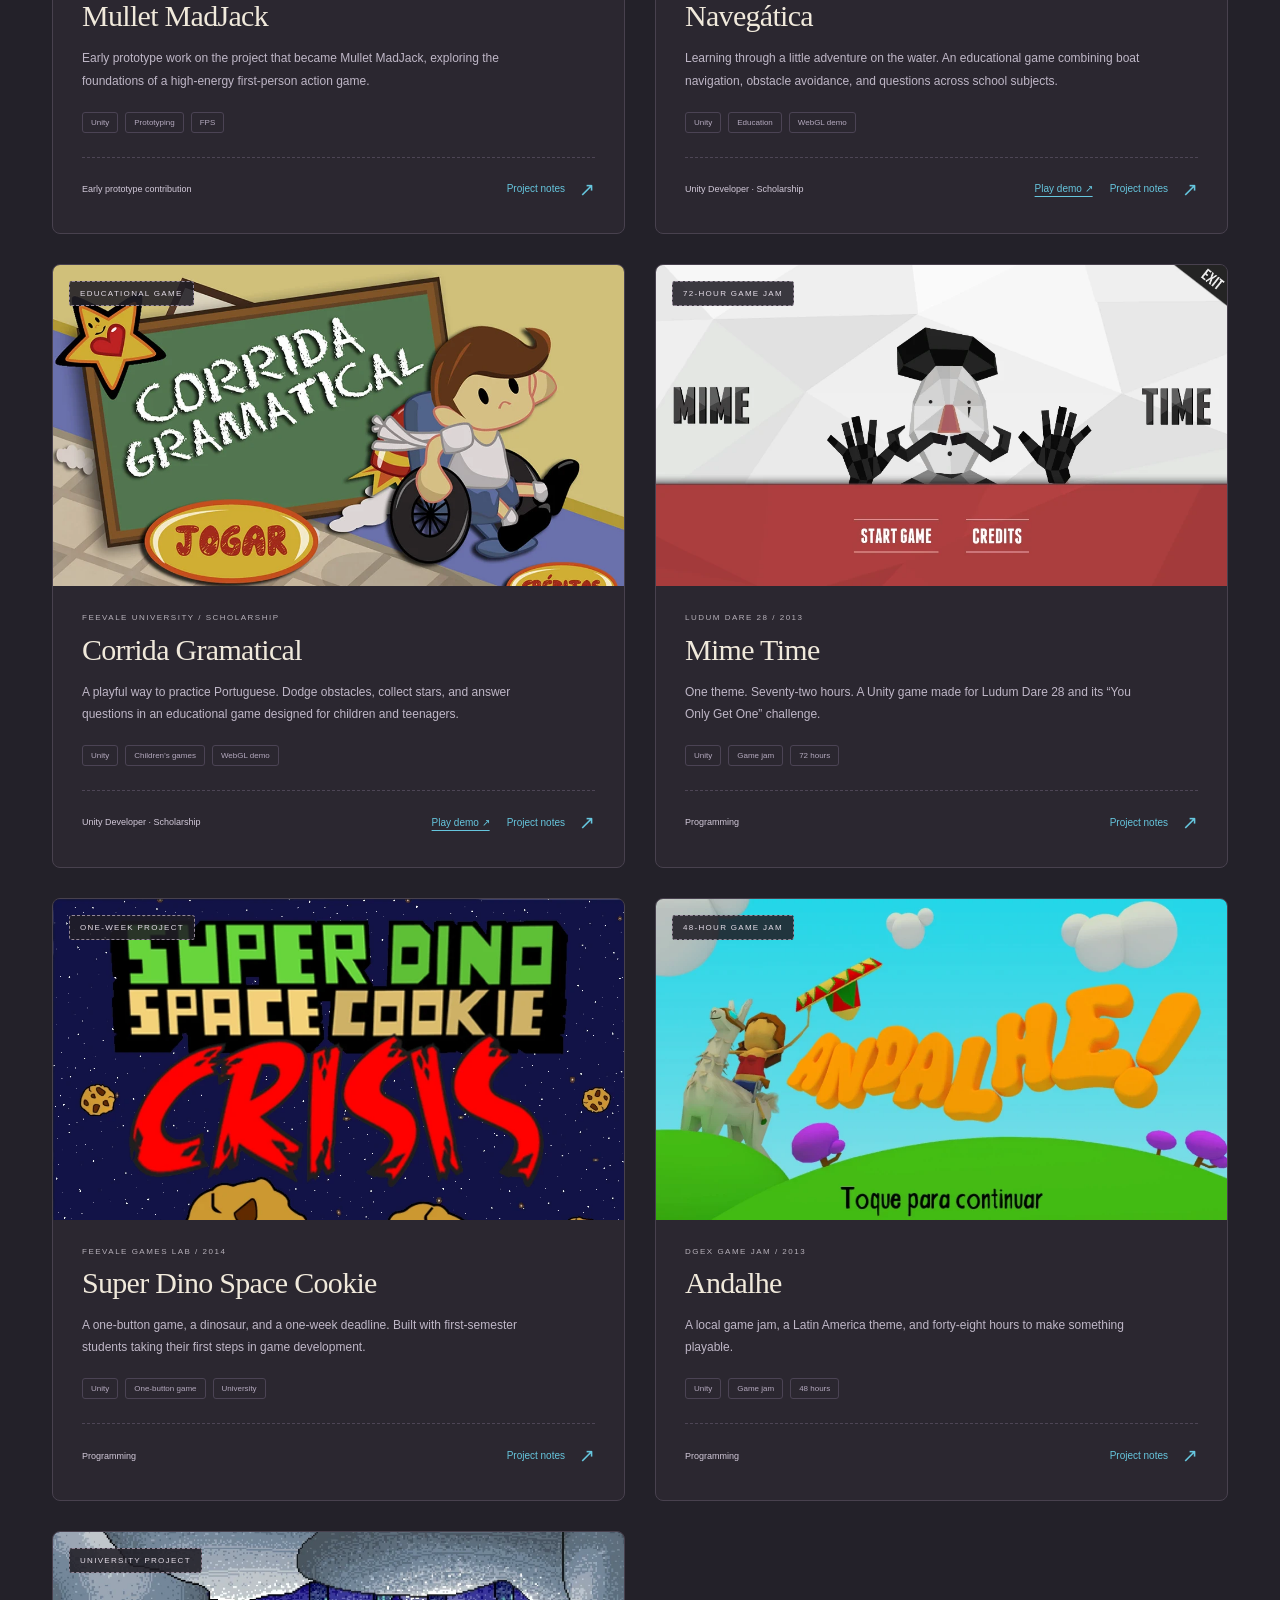
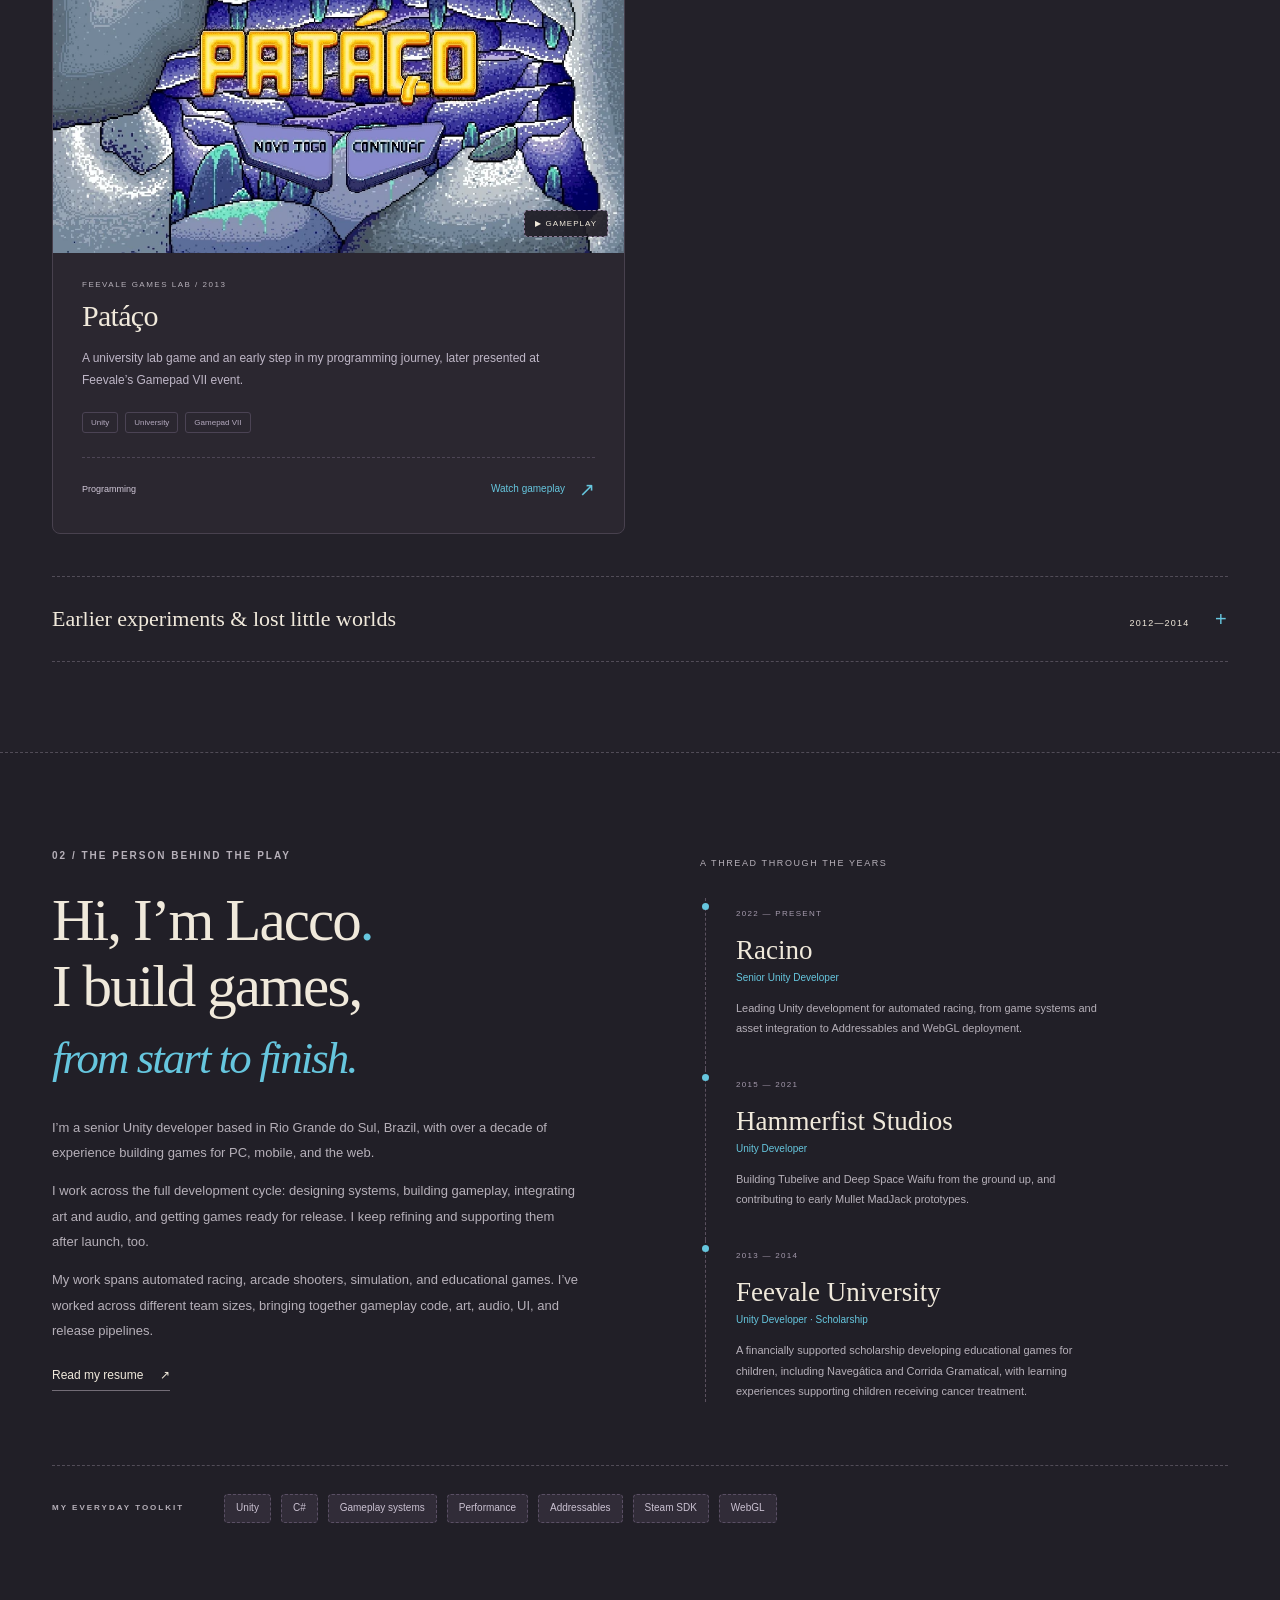
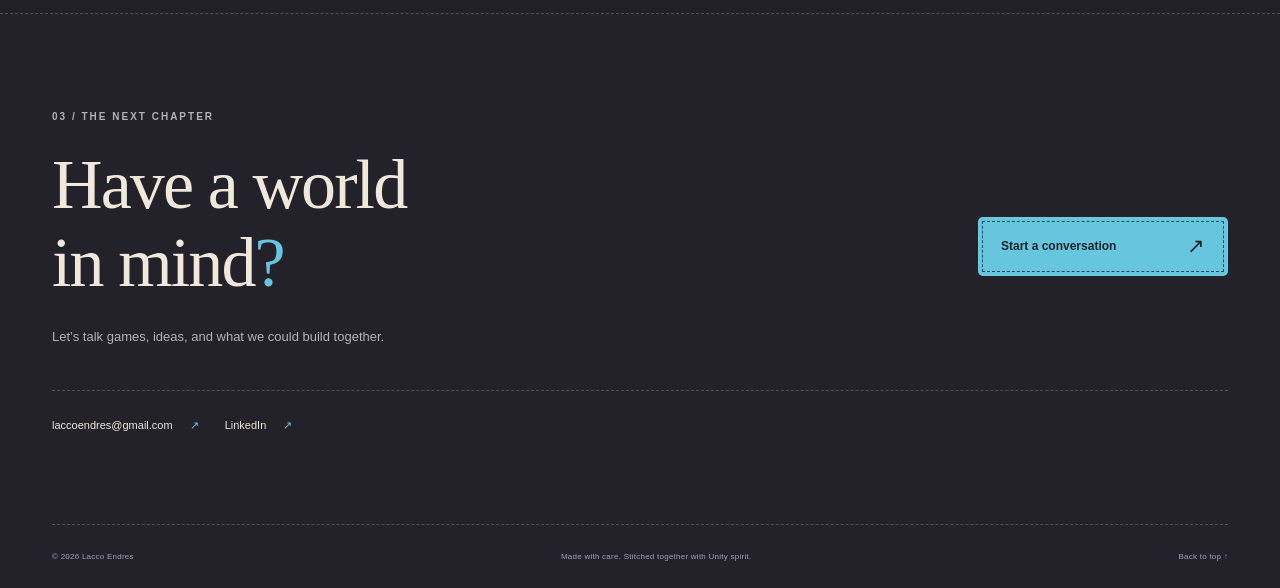
==== commit 820bdc9a: "Simplify portfolio presentation and repository landing page Delete the credits page and footer link." ====
--- a/site/index.html
+++ b/site/index.html
@@ -24,7 +24,7 @@
       <div class="hero-copy">
         <p class="eyebrow"><span class="small-star" aria-hidden="true">✦</span> THE PORTFOLIO OF LACCO ENDRES</p>
         <h1 id="hero-title">Games,<br>built with <em>care.</em></h1>
-        <p class="hero-description">I’m a Unity developer who brings games to life.<br class="desktop-break"> From the first playable idea to the little details that make it feel right.</p>
+        <p class="hero-description">I’m a Unity developer who brings games to life.<br class="desktop-break"> From the first idea through production, release, and ongoing support.</p>
         <div class="hero-actions"><a class="button button-blue" href="#work">Explore my work <span aria-hidden="true">↓</span></a><a class="text-link" href="#about">A little about me <span aria-hidden="true">↗</span></a></div>
         <div class="hero-location"><span class="status-dot" aria-hidden="true"></span> BASED IN BRAZIL <span class="separator">/</span> BUILDING SINCE 2012</div>
       </div>
@@ -41,9 +41,9 @@
       <noscript><p>JavaScript displays the project collection. You can also explore my work on <a href="https://racino.io/">Racino</a> and my <a href="resume.html">resume</a>.</p></noscript>
       <details class="archive"><summary>Earlier experiments & lost little worlds <span>2012—2014 <span aria-hidden="true">+</span></span></summary><p>A few more games from my university years. Some survive as names and memories rather than screenshots.</p><div class="archive-list"><span>Connect <small>Ludum Dare 30 · 72 hours · 2014</small></span><span>Energy Race <small>Red Bull jam · 7 days · 2013</small></span><span>Francis Comida <small>Feevale lab · 2014</small></span><span>Perdido na Loucura <small>Feevale lab · 2014</small></span><span>Space Mercenary <small>Feevale lab · 2014</small></span><span>Caça Sinais <small>Libras course project · 2014</small></span><span>Heat Up Puck <small>Presented at Gamepad VI · 2013</small></span><span>Imagination of Childrens <small>Presented at Gamepad V · 2012</small></span></div></details>
     </section>
-    <section class="about section" id="about" aria-labelledby="about-title"><div class="wrap about-layout"><div class="about-intro"><p class="eyebrow">02 / THE PERSON BEHIND THE PLAY</p><h2 id="about-title">Hi, I’m Lacco<span class="blue">.</span><br>I make things<br><em>playable.</em></h2><p>I’m a senior Unity developer based in Rio Grande do Sul, Brazil, with over a decade of experience building games for PC, mobile, and the web.</p><p>I like the whole process: figuring out a system, getting a prototype into someone’s hands, and refining the experience until the details come together.</p><p>My work spans automated racing, arcade shooters, simulation, and educational games. I’ve worked across different team sizes, bringing together gameplay code, art, audio, UI, and release pipelines.</p><a class="text-link" href="resume.html">Read my resume <span aria-hidden="true">↗</span></a></div><div class="career"><h3>A THREAD THROUGH THE YEARS</h3><article><span class="career-date">2022 — PRESENT</span><h4>Racino</h4><p class="career-role">Senior Unity Developer</p><p>Leading Unity development for automated racing, from game systems and asset integration to Addressables and WebGL deployment.</p></article><article><span class="career-date">2015 — 2021</span><h4>Hammerfist Studios</h4><p class="career-role">Unity Developer</p><p>Building Tubelive and Deep Space Waifu from the ground up, and contributing to early Mullet MadJack prototypes.</p></article><article><span class="career-date">2013 — 2014</span><h4>Feevale University</h4><p class="career-role">Unity Developer · Scholarship</p><p>A financially supported scholarship developing educational games for children, including Navegática and Corrida Gramatical, with learning experiences supporting children receiving cancer treatment.</p></article></div></div><div class="wrap tools-row"><span class="eyebrow">MY EVERYDAY TOOLKIT</span><div><span>Unity</span><span>C#</span><span>Gameplay systems</span><span>Performance</span><span>Addressables</span><span>Steam SDK</span><span>WebGL</span></div></div></section>
+    <section class="about section" id="about" aria-labelledby="about-title"><div class="wrap about-layout"><div class="about-intro"><p class="eyebrow">02 / THE PERSON BEHIND THE PLAY</p><h2 id="about-title">Hi, I’m Lacco<span class="blue">.</span><br>I build games,<br><em>from start to finish.</em></h2><p>I’m a senior Unity developer based in Rio Grande do Sul, Brazil, with over a decade of experience building games for PC, mobile, and the web.</p><p>I work across the full development cycle: designing systems, building gameplay, integrating art and audio, and getting games ready for release. I keep refining and supporting them after launch, too.</p><p>My work spans automated racing, arcade shooters, simulation, and educational games. I’ve worked across different team sizes, bringing together gameplay code, art, audio, UI, and release pipelines.</p><a class="text-link" href="resume.html">Read my resume <span aria-hidden="true">↗</span></a></div><div class="career"><h3>A THREAD THROUGH THE YEARS</h3><article><span class="career-date">2022 — PRESENT</span><h4>Racino</h4><p class="career-role">Senior Unity Developer</p><p>Leading Unity development for automated racing, from game systems and asset integration to Addressables and WebGL deployment.</p></article><article><span class="career-date">2015 — 2021</span><h4>Hammerfist Studios</h4><p class="career-role">Unity Developer</p><p>Building Tubelive and Deep Space Waifu from the ground up, and contributing to early Mullet MadJack prototypes.</p></article><article><span class="career-date">2013 — 2014</span><h4>Feevale University</h4><p class="career-role">Unity Developer · Scholarship</p><p>A financially supported scholarship developing educational games for children, including Navegática and Corrida Gramatical, with learning experiences supporting children receiving cancer treatment.</p></article></div></div><div class="wrap tools-row"><span class="eyebrow">MY EVERYDAY TOOLKIT</span><div><span>Unity</span><span>C#</span><span>Gameplay systems</span><span>Performance</span><span>Addressables</span><span>Steam SDK</span><span>WebGL</span></div></div></section>
     <section class="contact section wrap" id="contact" aria-labelledby="contact-title"><p class="eyebrow">03 / THE NEXT CHAPTER</p><div class="contact-layout"><div><h2 id="contact-title">Have a world<br>in mind<span class="blue">?</span></h2><p>Let’s talk games, ideas, and what we could build together.</p></div><a class="button button-blue contact-button" href="mailto:laccoendres@gmail.com">Start a conversation <span aria-hidden="true">↗</span></a></div><div class="contact-links"><a href="mailto:laccoendres@gmail.com">laccoendres@gmail.com <span aria-hidden="true">↗</span></a><a href="https://www.linkedin.com/in/laccoendres/" target="_blank" rel="noopener noreferrer">LinkedIn <span aria-hidden="true">↗</span></a></div></section>
   </main>
-  <footer class="wrap footer"><span>© <span id="year">2026</span> Lacco Endres</span><span>Made with care. Stitched together with Unity spirit.</span><a href="credits.html">Credits & sources <span aria-hidden="true">↗</span></a><a href="#">Back to top ↑</a></footer>
+  <footer class="wrap footer"><span>© <span id="year">2026</span> Lacco Endres</span><span>Made with care. Stitched together with Unity spirit.</span><a href="#">Back to top ↑</a></footer>
   <dialog id="project-dialog" aria-labelledby="dialog-title"><div class="dialog-top"><span class="eyebrow">PROJECT NOTES</span><button class="dialog-close" type="button" aria-label="Close project details">Close <span aria-hidden="true">×</span></button></div><div id="dialog-content"></div></dialog>
 </body></html>
--- a/site/styles.css
+++ b/site/styles.css
@@ -1,8 +1,10 @@
-@font-face{font-family:Portfolio;src:local('Segoe UI');font-display:swap} :root{--bg:#232129;--panel:#2d2a33;--ink:#f0e9db;--muted:#b6b0b9;--blue:#66c6de;--line:#514c57;--serif:Georgia,'Times New Roman',serif}*{box-sizing:border-box}html{scroll-behavior:smooth;scroll-padding-top:30px}body{margin:0;background:var(--bg);color:var(--ink);font-family:Portfolio,'Segoe UI',Arial,sans-serif;font-size:16px;line-height:1.65}body:has(dialog[open]){overflow:hidden}a{color:inherit;text-decoration:none}button{font:inherit}button,a{-webkit-tap-highlight-color:transparent}button{cursor:pointer}img{display:block;max-width:100%}a:focus-visible,button:focus-visible,summary:focus-visible{outline:3px solid var(--blue);outline-offset:6px}button:disabled{cursor:default}.wrap{width:min(1240px,calc(100% - 104px));margin-inline:auto}.grain{position:fixed;inset:0;pointer-events:none;z-index:9;opacity:.04;background-image:url("data:image/svg+xml,%3Csvg viewBox='0 0 160 160' xmlns='http://www.w3.org/2000/svg'%3E%3Cfilter id='n'%3E%3CfeTurbulence type='fractalNoise' baseFrequency='.85' numOctaves='3' stitchTiles='stitch'/%3E%3C/filter%3E%3Cpath fill='%23fff' filter='url(%23n)' opacity='.8' d='M0 0h160v160H0z'/%3E%3C/svg%3E")}.header{height:118px;display:flex;justify-content:space-between;align-items:center;border-bottom:1px dashed var(--line)}.brand{display:flex;gap:16px;align-items:center;font-weight:700;letter-spacing:1.7px;font-size:13px;line-height:1.5}.brand small{display:block;font-size:9px;letter-spacing:2.5px;font-weight:500;color:var(--muted);margin-top:4px}.monogram{display:block;font-family:var(--serif);font-style:italic;letter-spacing:-4px;font-weight:400;font-size:41px;line-height:54px;width:58px;height:58px;border:1px dashed #807784;border-radius:10px 8px 13px 7px;text-align:center;transform:rotate(-4deg)}.monogram span{font-size:12px;letter-spacing:0;vertical-align:top;position:relative;top:-5px;left:4px;color:var(--blue)}nav{display:flex;gap:33px;align-items:center;font-size:13px}nav a:hover,.text-link:hover,.contact-links a:hover{color:var(--blue)}.nav-contact{border:1px solid #67606e;padding:10px 18px;border-radius:5px}.nav-contact span{margin-left:17px}.hero{display:grid;grid-template-columns:1.1fr 1fr;align-items:center;gap:50px;padding-top:67px;padding-bottom:68px}.eyebrow{font-size:10px;letter-spacing:2px;font-weight:650;line-height:1.8;color:var(--muted);margin:0 0 22px}.small-star{font-size:17px;color:var(--blue);margin-right:9px}h1,h2,h3,h4,p{margin-top:0}h1{font-family:var(--serif);font-size:clamp(66px,6.7vw,94px);line-height:1.01;letter-spacing:-5px;font-weight:400;margin-bottom:26px}h1 em,h2 em{font-weight:400;color:var(--blue)}.hero-description{color:#c3bdc7;max-width:510px;font-size:15px;line-height:1.85;margin-bottom:30px}.hero-actions{display:flex;align-items:center;gap:26px}.button{display:inline-flex;align-items:center;justify-content:space-between;gap:34px;min-height:52px;border-radius:5px;padding:12px 23px;font-size:12px;font-weight:650;border:0;box-shadow:inset 0 0 0 1px #ffffff12;transition:transform .18s,background .18s}.button:hover{transform:translateY(-3px)}.button-blue{background:var(--blue);color:#18252a;outline:1px dashed #1b4a5b;outline-offset:-5px}.button-blue:hover{background:#8bd8e9}.button span{font-size:21px;font-weight:400}.text-link{font-size:12px;border-bottom:1px solid #736d77;padding-bottom:4px}.text-link span{margin-left:13px}.hero-location{font-size:8px;letter-spacing:1.5px;margin-top:36px;color:var(--muted);display:flex;gap:10px;align-items:center}.status-dot{height:5px;width:5px;background:var(--blue);border-radius:50%;display:inline-block}.separator{color:#655e6c;margin:0 5px}.hero-art{margin:0;position:relative;padding:0 10px}.fabric-patch{height:425px;position:relative;border-radius:42% 34% 39% 32%;background-color:#33303b;background-image:repeating-linear-gradient(91deg,transparent 0 3px,#ffffff05 3px 4px),repeating-linear-gradient(1deg,transparent 0 3px,#00000015 3px 4px);transform:rotate(-3deg);isolation:isolate}.fabric-patch:before{content:'';position:absolute;inset:11px;border:1px dashed #6f6576;border-radius:inherit;z-index:-1}.fabric-patch>img{height:395px;width:340px;object-fit:contain;position:absolute;left:50%;bottom:15px;transform:translateX(-50%) rotate(10deg);filter:drop-shadow(13px 18px 9px #17131b66)}.patch-cross{position:absolute;color:#7b7383;font-size:24px}.patch-cross.top{left:22%;top:8%}.patch-cross.bottom{bottom:8%;right:12%}.orbit{border:1px dashed #716775;border-radius:50%;position:absolute;left:-5%;top:19%;width:105%;height:61%;transform:rotate(-26deg);z-index:-1}.orbit-two{transform:rotate(43deg);opacity:.4}.art-star{position:absolute;right:9%;top:15%;font-size:47px;color:var(--blue);transform:rotate(14deg)}.art-star.second{font-size:17px;left:6%;top:60%;color:#dccfb7}.stitched-label{position:absolute;bottom:10%;left:-17px;background:#e6dfcc;color:#39343d;border:1px dashed #6c6256;outline:5px solid #e6dfcc;transform:rotate(1deg);font-size:8px;letter-spacing:1.3px;line-height:1.7;padding:8px 13px;box-shadow:3px 5px 0 #0003}.hero-art figcaption{color:#958b9e;font-size:9px;text-align:center;margin-top:23px;letter-spacing:.4px}.hero-art figcaption span{color:var(--blue);margin-right:4px}.craft-strip{border-block:1px dashed var(--line);background:#ffffff02}.craft-strip .wrap{display:flex;align-items:center;justify-content:space-between;gap:18px;min-height:72px;font-size:9px;letter-spacing:1.5px;color:#c7c0cc}.craft-strip .wrap>span:nth-child(even){color:var(--blue);font-size:15px}.section{padding-top:94px;padding-bottom:90px}.section-heading{display:flex;align-items:flex-end;justify-content:space-between;margin-bottom:37px;gap:30px}.section-heading .eyebrow{margin-bottom:17px}h2{font-family:var(--serif);font-weight:400;font-size:51px;line-height:1.12;letter-spacing:-1.9px;margin-bottom:0}.blue{color:var(--blue)}.section-heading>p{color:var(--muted);font-size:12px;line-height:1.9;margin-bottom:5px}.filter-row{display:flex;align-items:center;justify-content:space-between;border-block:1px dashed var(--line);padding:17px 0;margin-bottom:30px;gap:16px}.filters{display:flex;gap:7px;flex-wrap:wrap}.filter{background:transparent;color:var(--muted);border:1px solid transparent;border-radius:4px;font-size:11px;padding:8px 13px}.filter span{font-size:8px;margin-left:7px;opacity:.6}.filter:hover{color:var(--ink)}.filter.active{border-color:#5e5864;background:#37323e;color:var(--ink)}.collection-note{font-size:7px;letter-spacing:1.3px;color:#b3a9ba}.project-grid{display:grid;grid-template-columns:1fr 1fr;gap:30px}.project{border:1px solid #48414e;border-radius:8px;background:#2b2730;overflow:hidden;transition:border-color .2s,transform .2s;position:relative}.project:hover{border-color:#86798d;transform:translateY(-3px)}.project.featured{grid-column:1/-1;display:grid;grid-template-columns:1.2fr 1fr}.project-media{aspect-ratio:16/9;overflow:hidden;position:relative;background:#37313e}.project-media>img{width:100%;height:100%;object-fit:cover;transition:transform .5s}.project:hover .project-media>img{transform:scale(1.025)}.project.featured .project-media{aspect-ratio:auto;min-height:340px}.media-label{position:absolute;top:16px;left:16px;padding:5px 10px;font-size:8px;letter-spacing:1.3px;border-radius:3px;background:#201e26df;border:1px dashed #928696;color:#e4dce7}.project-body{padding:25px 29px 28px}.project.featured .project-body{display:flex;flex-direction:column;justify-content:center;padding:33px 38px}.project-kicker{color:var(--muted);font-size:8px;letter-spacing:1.5px;margin-bottom:7px}.project h3{font-family:var(--serif);font-weight:400;letter-spacing:-.7px;font-size:30px;line-height:1.2;margin:0 0 13px}.project-description{font-size:12px;line-height:1.85;color:#bfb7c7;margin-bottom:20px;max-width:470px}.project-tags{display:flex;gap:7px;flex-wrap:wrap;margin:0 0 24px}.project-tags span{font-size:8px;color:#b4a9be;border:1px solid #4b4354;padding:3px 8px;border-radius:3px}.project-bottom{display:flex;justify-content:space-between;align-items:center;border-top:1px dashed #4d4555;padding-top:16px;gap:15px}.project-role{font-size:9px;color:#d2c9d9}.project-open{border:0;background:none;color:var(--blue);font-size:10px;padding:0;display:flex;align-items:center;gap:14px}.project-open:after{content:'↗';font-size:19px}.dsw-media{background:#252636;display:grid;place-items:center;color:#eae2ce;isolation:isolate;background-image:radial-gradient(circle at 12% 23%,#e9e3d47a 1px,transparent 2px),radial-gradient(circle at 68% 66%,#e9e3d450 1px,transparent 2px),radial-gradient(circle at 88% 20%,#e9e3d4aa 1px,transparent 2px);background-size:99px 103px,133px 121px,181px 157px}.dsw-media:before{content:'';position:absolute;width:175px;height:175px;border-radius:50%;border:1px dashed #77718b;transform:rotate(-20deg) scaleX(1.8);z-index:-1}.dsw-title{font-family:var(--serif);font-style:italic;font-size:clamp(26px,3.6vw,47px);line-height:1;text-align:center;transform:rotate(-5deg);text-shadow:3px 4px #12121b}.dsw-title small{display:block;font:9px Portfolio,'Segoe UI',sans-serif;letter-spacing:5px;margin-top:16px;color:#aaa1b7}.mature-tag{position:absolute;bottom:16px;right:16px;font-size:8px;border:1px solid #756b80;border-radius:3px;padding:4px 8px;color:#c8c0d0}.archive{margin-top:42px;border-block:1px dashed var(--line);padding:24px 0;color:var(--muted)}.archive summary{cursor:pointer;list-style:none;display:flex;justify-content:space-between;gap:18px;font-family:var(--serif);font-size:22px;color:var(--ink)}.archive summary::-webkit-details-marker{display:none}.archive summary>span{font:9px Portfolio,'Segoe UI',sans-serif;letter-spacing:1.2px;align-self:center}.archive summary>span span{margin-left:22px;font-size:20px;color:var(--blue)}.archive>p{font-size:12px;margin-top:24px}.archive-list{display:grid;grid-template-columns:repeat(4,1fr);gap:22px;padding:12px 0}.archive-list>span{font-size:12px;color:var(--ink)}.archive-list small{display:block;font-size:9px;color:var(--muted);margin-top:4px}.archive .archive-note{font-size:11px}.archive a{text-decoration:underline;text-underline-offset:3px}.about{border-block:1px dashed var(--line);background:#1c1a2133}.about-layout{display:grid;grid-template-columns:1fr 1fr;gap:120px}.about-intro h2{font-size:59px;margin-bottom:29px}.about-intro>p:not(.eyebrow){font-size:13px;line-height:1.95;color:var(--muted)}.about-intro>.text-link{display:inline-block;margin-top:10px}.career{padding-top:9px}.career>h3{font-size:9px;letter-spacing:1.6px;color:var(--muted);font-weight:500;margin-bottom:27px}.career article{position:relative;margin-left:5px;padding-left:30px;padding-bottom:30px;border-left:1px dashed #5b515f}.career article:before{content:'';position:absolute;top:5px;left:-4px;width:7px;height:7px;border-radius:50%;background:var(--blue)}.career article:last-child{padding-bottom:0}.career-date{font-size:8px;letter-spacing:1.3px;color:#a59aad}.career h4{font-family:var(--serif);font-weight:400;font-size:27px;line-height:1.2;margin:9px 0 4px}.career .career-role{color:var(--blue);font-size:10px;margin-bottom:11px}.career article>p:last-child{font-size:11px;line-height:1.9;color:var(--muted);max-width:370px;margin:0}.tools-row{margin-top:63px;border-top:1px dashed var(--line);padding-top:28px;display:flex;gap:40px;align-items:center}.tools-row>.eyebrow{font-size:8px;margin:0;white-space:nowrap}.tools-row>div{display:flex;flex-wrap:wrap;gap:10px}.tools-row>div>span{font-size:10px;padding:5px 11px;background:#312c38;border:1px dashed #5a4f64;border-radius:4px;color:#cbc2d2}.contact .eyebrow{margin-bottom:20px}.contact-layout{display:flex;justify-content:space-between;align-items:center;gap:30px}.contact h2{font-size:70px}.contact-layout p{color:var(--muted);font-size:13px;margin:23px 0 0}.contact-button{min-width:250px}.contact-links{display:flex;gap:35px;border-top:1px dashed var(--line);padding-top:25px;margin-top:43px;font-size:11px}.contact-links a:first-child{margin-right:auto}.contact-links a span{margin-left:14px;color:var(--blue)}.footer{border-top:1px dashed var(--line);padding-block:25px;display:flex;justify-content:space-between;gap:20px;color:#a89eaf;font-size:8px;letter-spacing:.25px}.footer a:hover{color:var(--blue)}dialog{width:min(800px,calc(100% - 32px));max-height:88vh;border:1px solid #72647f;background:#29242f;color:var(--ink);border-radius:10px;padding:30px;box-shadow:0 35px 100px #0008}dialog::backdrop{background:#121016d9;backdrop-filter:blur(7px)}.dialog-top{display:flex;align-items:center;justify-content:space-between;margin-bottom:22px}.dialog-top .eyebrow{margin:0;font-size:9px}.dialog-close{border:1px solid #64586e;background:transparent;color:var(--ink);border-radius:4px;font-size:11px;padding:6px 12px}.dialog-close span{font-size:19px;margin-left:18px}dialog h2{font-size:43px;margin:9px 0 22px}dialog h3{font-size:11px;letter-spacing:1px;text-transform:uppercase;margin:27px 0 10px;color:var(--blue)}dialog p,dialog li{font-size:13px;color:#c5bacd;line-height:1.9}dialog ul{padding-left:20px}dialog .detail-image{width:100%;max-height:350px;object-fit:cover;border-radius:5px;margin-bottom:25px}dialog .detail-links{display:flex;gap:12px;flex-wrap:wrap;margin-top:27px}dialog .detail-links a{font-size:11px;padding:8px 13px;border:1px dashed #74617f;border-radius:4px}dialog .detail-links a:hover{color:var(--blue)}.review-note{background:#35303d;border-left:2px solid var(--blue);padding:14px 18px}.review-note strong{color:var(--ink)}.review-note a{text-decoration:underline}.expansion-list{display:grid;grid-template-columns:1fr 1fr;gap:8px;list-style:none;padding:0}dialog .expansion-list a{color:#d7cde0;text-decoration:underline;text-underline-offset:3px}.skip{position:fixed;left:20px;top:-100px;background:var(--blue);color:#18252a;padding:10px 20px;z-index:100}.skip:focus{top:15px}.sr-only{position:absolute;width:1px;height:1px;padding:0;margin:-1px;overflow:hidden;clip:rect(0,0,0,0);white-space:nowrap;border:0}[hidden]{display:none!important}.prose{max-width:820px;padding-block:55px 90px}.prose h1{font-size:66px;margin-top:20px}.prose h2{font-size:31px;margin:35px 0 15px}.prose h3{font-size:18px;margin-bottom:8px}.prose p,.prose li{font-size:14px;color:#c6bdce}.prose a{color:var(--blue);text-decoration:underline;text-underline-offset:3px}.prose .resume-contact{font-size:13px}.prose .button{color:#18252a;text-decoration:none}.prose .resume-job{border-top:1px dashed var(--line);padding-top:22px;margin-top:25px}.prose .resume-job h3{margin-bottom:4px}.prose .resume-job .eyebrow{margin-bottom:10px}.print-button{margin-top:20px}.subpage-footer{padding-block:20px;border-top:1px dashed var(--line);font-size:11px;color:var(--muted)}
+@font-face{font-family:Portfolio;src:local('Segoe UI');font-display:swap} :root{--bg:#232129;--panel:#2d2a33;--ink:#f0e9db;--muted:#b6b0b9;--blue:#66c6de;--line:#514c57;--serif:Georgia,'Times New Roman',serif}*{box-sizing:border-box}html{scroll-behavior:smooth;scroll-padding-top:30px}body{margin:0;background:var(--bg);color:var(--ink);font-family:Portfolio,'Segoe UI',Arial,sans-serif;font-size:16px;line-height:1.65}body:has(dialog[open]){overflow:hidden}a{color:inherit;text-decoration:none}button{font:inherit}button,a{-webkit-tap-highlight-color:transparent}button{cursor:pointer}img{display:block;max-width:100%}a:focus-visible,button:focus-visible,summary:focus-visible{outline:3px solid var(--blue);outline-offset:6px}button:disabled{cursor:default}.wrap{width:min(1240px,calc(100% - 104px));margin-inline:auto}.grain{position:fixed;inset:0;pointer-events:none;z-index:9;opacity:.04;background-image:url("data:image/svg+xml,%3Csvg viewBox='0 0 160 160' xmlns='http://www.w3.org/2000/svg'%3E%3Cfilter id='n'%3E%3CfeTurbulence type='fractalNoise' baseFrequency='.85' numOctaves='3' stitchTiles='stitch'/%3E%3C/filter%3E%3Cpath fill='%23fff' filter='url(%23n)' opacity='.8' d='M0 0h160v160H0z'/%3E%3C/svg%3E")}.header{height:118px;display:flex;justify-content:space-between;align-items:center;border-bottom:1px dashed var(--line)}.brand{display:flex;gap:16px;align-items:center;font-weight:700;letter-spacing:1.7px;font-size:13px;line-height:1.5}.brand small{display:block;font-size:9px;letter-spacing:2.5px;font-weight:500;color:var(--muted);margin-top:4px}.monogram{display:block;font-family:var(--serif);font-style:italic;letter-spacing:-4px;font-weight:400;font-size:41px;line-height:54px;width:58px;height:58px;border:1px dashed #807784;border-radius:10px 8px 13px 7px;text-align:center;transform:rotate(-4deg)}.monogram span{font-size:12px;letter-spacing:0;vertical-align:top;position:relative;top:-5px;left:4px;color:var(--blue)}nav{display:flex;gap:33px;align-items:center;font-size:13px}nav a:hover,.text-link:hover,.contact-links a:hover{color:var(--blue)}.nav-contact{border:1px solid #67606e;padding:10px 18px;border-radius:5px}.nav-contact span{margin-left:17px}.hero{display:grid;grid-template-columns:1.1fr 1fr;align-items:center;gap:50px;padding-top:67px;padding-bottom:68px}.eyebrow{font-size:10px;letter-spacing:2px;font-weight:650;line-height:1.8;color:var(--muted);margin:0 0 22px}.small-star{font-size:17px;color:var(--blue);margin-right:9px}h1,h2,h3,h4,p{margin-top:0}h1{font-family:var(--serif);font-size:clamp(66px,6.7vw,94px);line-height:1.01;letter-spacing:-5px;font-weight:400;margin-bottom:26px}h1 em,h2 em{font-weight:400;color:var(--blue)}.hero-description{color:#c3bdc7;max-width:510px;font-size:15px;line-height:1.85;margin-bottom:30px}.hero-actions{display:flex;align-items:center;gap:26px}.button{display:inline-flex;align-items:center;justify-content:space-between;gap:34px;min-height:52px;border-radius:5px;padding:12px 23px;font-size:12px;font-weight:650;border:0;box-shadow:inset 0 0 0 1px #ffffff12;transition:transform .18s,background .18s}.button:hover{transform:translateY(-3px)}.button-blue{background:var(--blue);color:#18252a;outline:1px dashed #1b4a5b;outline-offset:-5px}.button-blue:hover{background:#8bd8e9}.button span{font-size:21px;font-weight:400}.text-link{font-size:12px;border-bottom:1px solid #736d77;padding-bottom:4px}.text-link span{margin-left:13px}.hero-location{font-size:8px;letter-spacing:1.5px;margin-top:36px;color:var(--muted);display:flex;gap:10px;align-items:center}.status-dot{height:5px;width:5px;background:var(--blue);border-radius:50%;display:inline-block}.separator{color:#655e6c;margin:0 5px}.hero-art{margin:0;position:relative;padding:0 10px}.fabric-patch{height:425px;position:relative;border-radius:42% 34% 39% 32%;background-color:#33303b;background-image:repeating-linear-gradient(91deg,transparent 0 3px,#ffffff05 3px 4px),repeating-linear-gradient(1deg,transparent 0 3px,#00000015 3px 4px);transform:rotate(-3deg);isolation:isolate}.fabric-patch:before{content:'';position:absolute;inset:11px;border:1px dashed #6f6576;border-radius:inherit;z-index:-1}.fabric-patch>img{height:395px;width:340px;object-fit:contain;position:absolute;left:50%;bottom:15px;transform:translateX(-50%) rotate(10deg);filter:drop-shadow(13px 18px 9px #17131b66)}.patch-cross{position:absolute;color:#7b7383;font-size:24px}.patch-cross.top{left:22%;top:8%}.patch-cross.bottom{bottom:8%;right:12%}.orbit{border:1px dashed #716775;border-radius:50%;position:absolute;left:-5%;top:19%;width:105%;height:61%;transform:rotate(-26deg);z-index:-1}.orbit-two{transform:rotate(43deg);opacity:.4}.art-star{position:absolute;right:9%;top:15%;font-size:47px;color:var(--blue);transform:rotate(14deg)}.art-star.second{font-size:17px;left:6%;top:60%;color:#dccfb7}.stitched-label{position:absolute;bottom:10%;left:-17px;background:#e6dfcc;color:#39343d;border:1px dashed #6c6256;outline:5px solid #e6dfcc;transform:rotate(1deg);font-size:8px;letter-spacing:1.3px;line-height:1.7;padding:8px 13px;box-shadow:3px 5px 0 #0003}.hero-art figcaption{color:#958b9e;font-size:9px;text-align:center;margin-top:23px;letter-spacing:.4px}.hero-art figcaption span{color:var(--blue);margin-right:4px}.craft-strip{border-block:1px dashed var(--line);background:#ffffff02}.craft-strip .wrap{display:flex;align-items:center;justify-content:space-between;gap:18px;min-height:72px;font-size:9px;letter-spacing:1.5px;color:#c7c0cc}.craft-strip .wrap>span:nth-child(even){color:var(--blue);font-size:15px}.section{padding-top:94px;padding-bottom:90px}.section-heading{display:flex;align-items:flex-end;justify-content:space-between;margin-bottom:37px;gap:30px}.section-heading .eyebrow{margin-bottom:17px}h2{font-family:var(--serif);font-weight:400;font-size:51px;line-height:1.12;letter-spacing:-1.9px;margin-bottom:0}.blue{color:var(--blue)}.section-heading>p{color:var(--muted);font-size:12px;line-height:1.9;margin-bottom:5px}.filter-row{display:flex;align-items:center;justify-content:space-between;border-block:1px dashed var(--line);padding:17px 0;margin-bottom:30px;gap:16px}.filters{display:flex;gap:7px;flex-wrap:wrap}.filter{background:transparent;color:var(--muted);border:1px solid transparent;border-radius:4px;font-size:11px;padding:8px 13px}.filter span{font-size:8px;margin-left:7px;opacity:.6}.filter:hover{color:var(--ink)}.filter.active{border-color:#5e5864;background:#37323e;color:var(--ink)}.collection-note{font-size:7px;letter-spacing:1.3px;color:#b3a9ba}.project-grid{display:grid;grid-template-columns:1fr 1fr;gap:30px}.project{border:1px solid #48414e;border-radius:8px;background:#2b2730;overflow:hidden;transition:border-color .2s,transform .2s;position:relative}.project:hover{border-color:#86798d;transform:translateY(-3px)}.project.featured{grid-column:1/-1;display:grid;grid-template-columns:1.2fr 1fr}.project-media{aspect-ratio:16/9;overflow:hidden;position:relative;background:#37313e}.project-media>img{width:100%;height:100%;object-fit:cover;transition:transform .5s}.project:hover .project-media>img{transform:scale(1.025)}.project.featured .project-media{aspect-ratio:auto;min-height:340px}.media-label{position:absolute;top:16px;left:16px;padding:5px 10px;font-size:8px;letter-spacing:1.3px;border-radius:3px;background:#201e26df;border:1px dashed #928696;color:#e4dce7}.project-body{padding:25px 29px 28px}.project.featured .project-body{display:flex;flex-direction:column;justify-content:center;padding:33px 38px}.project-kicker{color:var(--muted);font-size:8px;letter-spacing:1.5px;margin-bottom:7px}.project h3{font-family:var(--serif);font-weight:400;letter-spacing:-.7px;font-size:30px;line-height:1.2;margin:0 0 13px}.project-description{font-size:12px;line-height:1.85;color:#bfb7c7;margin-bottom:20px;max-width:470px}.project-tags{display:flex;gap:7px;flex-wrap:wrap;margin:0 0 24px}.project-tags span{font-size:8px;color:#b4a9be;border:1px solid #4b4354;padding:3px 8px;border-radius:3px}.project-bottom{display:flex;justify-content:space-between;align-items:center;border-top:1px dashed #4d4555;padding-top:16px;gap:15px}.project-role{font-size:9px;color:#d2c9d9}.project-open{border:0;background:none;color:var(--blue);font-size:10px;padding:0;display:flex;align-items:center;gap:14px}.project-open:after{content:'↗';font-size:19px}.dsw-media{background:#252636;display:grid;place-items:center;color:#eae2ce;isolation:isolate;background-image:radial-gradient(circle at 12% 23%,#e9e3d47a 1px,transparent 2px),radial-gradient(circle at 68% 66%,#e9e3d450 1px,transparent 2px),radial-gradient(circle at 88% 20%,#e9e3d4aa 1px,transparent 2px);background-size:99px 103px,133px 121px,181px 157px}.dsw-media:before{content:'';position:absolute;width:175px;height:175px;border-radius:50%;border:1px dashed #77718b;transform:rotate(-20deg) scaleX(1.8);z-index:-1}.dsw-title{font-family:var(--serif);font-style:italic;font-size:clamp(26px,3.6vw,47px);line-height:1;text-align:center;transform:rotate(-5deg);text-shadow:3px 4px #12121b}.dsw-title small{display:block;font:9px Portfolio,'Segoe UI',sans-serif;letter-spacing:5px;margin-top:16px;color:#aaa1b7}.mature-tag{position:absolute;bottom:16px;right:16px;font-size:8px;border:1px solid #756b80;border-radius:3px;padding:4px 8px;color:#c8c0d0}.archive{margin-top:42px;border-block:1px dashed var(--line);padding:24px 0;color:var(--muted)}.archive summary{cursor:pointer;list-style:none;display:flex;justify-content:space-between;gap:18px;font-family:var(--serif);font-size:22px;color:var(--ink)}.archive summary::-webkit-details-marker{display:none}.archive summary>span{font:9px Portfolio,'Segoe UI',sans-serif;letter-spacing:1.2px;align-self:center}.archive summary>span span{margin-left:22px;font-size:20px;color:var(--blue)}.archive>p{font-size:12px;margin-top:24px}.archive-list{display:grid;grid-template-columns:repeat(4,1fr);gap:22px;padding:12px 0}.archive-list>span{font-size:12px;color:var(--ink)}.archive-list small{display:block;font-size:9px;color:var(--muted);margin-top:4px}.archive .archive-note{font-size:11px}.archive a{text-decoration:underline;text-underline-offset:3px}.about{border-block:1px dashed var(--line);background:#1c1a2133}.about-layout{display:grid;grid-template-columns:1fr 1fr;gap:120px}.about-intro h2{font-size:59px;margin-bottom:29px}.about-intro>p:not(.eyebrow){font-size:13px;line-height:1.95;color:var(--muted)}.about-intro>.text-link{display:inline-block;margin-top:10px}.career{padding-top:9px}.career>h3{font-size:9px;letter-spacing:1.6px;color:var(--muted);font-weight:500;margin-bottom:27px}.career article{position:relative;margin-left:5px;padding-left:30px;padding-bottom:30px;border-left:1px dashed #5b515f}.career article:before{content:'';position:absolute;top:5px;left:-4px;width:7px;height:7px;border-radius:50%;background:var(--blue)}.career article:last-child{padding-bottom:0}.career-date{font-size:8px;letter-spacing:1.3px;color:#a59aad}.career h4{font-family:var(--serif);font-weight:400;font-size:27px;line-height:1.2;margin:9px 0 4px}.career .career-role{color:var(--blue);font-size:10px;margin-bottom:11px}.career article>p:last-child{font-size:11px;line-height:1.9;color:var(--muted);max-width:370px;margin:0}.tools-row{margin-top:63px;border-top:1px dashed var(--line);padding-top:28px;display:flex;gap:40px;align-items:center}.tools-row>.eyebrow{font-size:8px;margin:0;white-space:nowrap}.tools-row>div{display:flex;flex-wrap:wrap;gap:10px}.tools-row>div>span{font-size:10px;padding:5px 11px;background:#312c38;border:1px dashed #5a4f64;border-radius:4px;color:#cbc2d2}.contact .eyebrow{margin-bottom:20px}.contact-layout{display:flex;justify-content:space-between;align-items:center;gap:30px}.contact h2{font-size:70px}.contact-layout p{color:var(--muted);font-size:13px;margin:23px 0 0}.contact-button{min-width:250px}.contact-links{display:flex;gap:35px;border-top:1px dashed var(--line);padding-top:25px;margin-top:43px;font-size:11px}.contact-links a:first-child{margin-right:0}.contact-links a span{margin-left:14px;color:var(--blue)}.footer{border-top:1px dashed var(--line);padding-block:25px;display:flex;justify-content:space-between;gap:20px;color:#a89eaf;font-size:8px;letter-spacing:.25px}.footer a:hover{color:var(--blue)}dialog{width:min(800px,calc(100% - 32px));max-height:88vh;border:1px solid #72647f;background:#29242f;color:var(--ink);border-radius:10px;padding:30px;box-shadow:0 35px 100px #0008}dialog::backdrop{background:#121016d9;backdrop-filter:blur(7px)}.dialog-top{display:flex;align-items:center;justify-content:space-between;margin-bottom:22px}.dialog-top .eyebrow{margin:0;font-size:9px}.dialog-close{border:1px solid #64586e;background:transparent;color:var(--ink);border-radius:4px;font-size:11px;padding:6px 12px}.dialog-close span{font-size:19px;margin-left:18px}dialog h2{font-size:43px;margin:9px 0 22px}dialog h3{font-size:11px;letter-spacing:1px;text-transform:uppercase;margin:27px 0 10px;color:var(--blue)}dialog p,dialog li{font-size:13px;color:#c5bacd;line-height:1.9}dialog ul{padding-left:20px}dialog .detail-image{width:100%;max-height:350px;object-fit:cover;border-radius:5px;margin-bottom:25px}dialog .detail-links{display:flex;gap:12px;flex-wrap:wrap;margin-top:27px}dialog .detail-links a{font-size:11px;padding:8px 13px;border:1px dashed #74617f;border-radius:4px}dialog .detail-links a:hover{color:var(--blue)}.review-note{background:#35303d;border-left:2px solid var(--blue);padding:14px 18px}.review-note strong{color:var(--ink)}.review-note a{text-decoration:underline}.expansion-list{display:grid;grid-template-columns:1fr 1fr;gap:8px;list-style:none;padding:0}dialog .expansion-list a{color:#d7cde0;text-decoration:underline;text-underline-offset:3px}.skip{position:fixed;left:20px;top:-100px;background:var(--blue);color:#18252a;padding:10px 20px;z-index:100}.skip:focus{top:15px}.sr-only{position:absolute;width:1px;height:1px;padding:0;margin:-1px;overflow:hidden;clip:rect(0,0,0,0);white-space:nowrap;border:0}[hidden]{display:none!important}.prose{max-width:820px;padding-block:55px 90px}.prose h1{font-size:66px;margin-top:20px}.prose h2{font-size:31px;margin:35px 0 15px}.prose h3{font-size:18px;margin-bottom:8px}.prose p,.prose li{font-size:14px;color:#c6bdce}.prose a{color:var(--blue);text-decoration:underline;text-underline-offset:3px}.prose .resume-contact{font-size:13px}.prose .button{color:#18252a;text-decoration:none}.prose .resume-job{border-top:1px dashed var(--line);padding-top:22px;margin-top:25px}.prose .resume-job h3{margin-bottom:4px}.prose .resume-job .eyebrow{margin-bottom:10px}.print-button{margin-top:20px}.subpage-footer{padding-block:20px;border-top:1px dashed var(--line);font-size:11px;color:var(--muted)}
 .project:not(.featured) .project-media>img{object-position:center top}.review-badge{position:absolute;bottom:15px;left:20px;font-size:9px;line-height:1.5;color:#e7dded}.review-badge strong{font-size:20px;color:var(--blue)}.review-badge small{font-size:6px;letter-spacing:1px;color:var(--muted)}
 .video-badge{position:absolute;right:16px;bottom:16px;background:#201e26ed;border:1px dashed #8b7b96;color:var(--ink);font-size:8px;letter-spacing:1px;border-radius:4px;padding:6px 10px}.project-actions{display:flex;gap:17px;align-items:center;flex-wrap:wrap;justify-content:flex-end}.project-bottom{flex-wrap:wrap}.play-demo{font-size:10px;color:var(--blue);text-decoration:underline;text-underline-offset:4px}.project-videos{margin-bottom:28px}.project-videos>h3{margin-top:0}.gameplay-video{margin:0 0 25px}.video-frame{position:relative;background:#17141b;aspect-ratio:16/9;border:1px solid #54485e;border-radius:6px;overflow:hidden}.video-frame.portrait{aspect-ratio:4/5;max-width:360px;margin-inline:auto}.video-frame video,.video-frame iframe{position:absolute;inset:0;width:100%;height:100%;border:0;object-fit:contain}.gameplay-video figcaption{font-size:11px;line-height:1.7;color:var(--muted);margin-top:12px}.gameplay-video figcaption strong,.gameplay-video figcaption span{display:block}.gameplay-video figcaption strong{color:var(--ink);font-weight:600;margin-bottom:2px}.gameplay-video figcaption a{display:inline-block;font-size:10px;color:var(--blue);margin-top:6px;text-decoration:underline;text-underline-offset:3px}.demo-button{margin-bottom:22px}.project-gallery>div{display:grid;grid-template-columns:1fr 1fr;gap:13px}.project-gallery img{width:100%;height:auto;border-radius:5px}.project-gallery{margin:25px 0}.video-frame video:focus-visible{outline:3px solid var(--blue);outline-offset:-4px}@media(max-width:500px){.project-gallery>div{grid-template-columns:1fr}.project-actions{gap:14px}.video-badge{font-size:7px;padding:5px 8px}.gameplay-video figcaption{font-size:10px}}
 .detail-links:empty{display:none}
 @media(min-width:1500px){.hero{padding-block:85px}.fabric-patch{height:465px}.fabric-patch>img{height:435px;width:375px}}
 @media(max-width:1000px){.wrap{width:calc(100% - 64px)}.hero{gap:22px}h1{font-size:74px}.fabric-patch{height:360px}.fabric-patch>img{height:345px;width:285px}.hero-actions{gap:16px}.hero-actions .text-link{font-size:10px}.button{gap:20px;padding-inline:18px}.desktop-break{display:none}.collection-note{display:none}.about-layout{gap:65px}.project.featured .project-body{padding:25px}.project.featured .project-media{min-height:300px}.craft-strip .wrap{font-size:8px;letter-spacing:.8px}.tools-row{gap:20px}.archive-list{grid-template-columns:repeat(3,1fr)}}
-@media(max-width:700px){.wrap{width:calc(100% - 40px)}.header{height:88px}.brand{font-size:10px;gap:10px;letter-spacing:1px}.brand small{font-size:7px;letter-spacing:1.5px}.monogram{font-size:33px;line-height:44px;width:46px;height:46px}.monogram span{font-size:9px}nav{gap:17px;font-size:11px}nav>a:nth-child(3){display:none}.nav-contact{padding:7px 10px}.nav-contact span{display:none}.hero{grid-template-columns:1fr;padding-top:48px;padding-bottom:35px;gap:33px}.eyebrow{font-size:8px;letter-spacing:1.5px;margin-bottom:20px}h1{font-size:76px;letter-spacing:-4px}.hero-description{font-size:13px;max-width:390px;margin-bottom:25px}.hero-actions{gap:25px}.hero-actions .text-link{font-size:11px}.hero-location{font-size:7px;margin-top:27px;letter-spacing:1.2px}.hero-art{width:min(360px,100%);justify-self:center;padding:0 15px}.fabric-patch{height:315px}.fabric-patch>img{height:305px;width:255px}.stitched-label{font-size:6px;padding:6px 9px;left:-5px;bottom:12%}.hero-art figcaption{font-size:8px;margin-top:16px}.craft-strip .wrap{min-height:70px;display:grid;grid-template-columns:1fr 1fr;text-align:center;gap:6px;padding-block:12px;font-size:7px}.craft-strip .wrap>span:nth-child(even){display:none}.section{padding-block:62px}.section-heading{display:block;margin-bottom:26px}h2{font-size:39px;letter-spacing:-1.3px}.section-heading>p{font-size:11px;margin-top:18px}.filter-row{padding-block:12px;margin-bottom:22px}.filter{font-size:10px;padding:7px 9px}.filters{gap:2px}.project-grid{grid-template-columns:1fr;gap:22px}.project.featured{display:block}.project.featured .project-media{min-height:0;aspect-ratio:16/10}.project-body,.project.featured .project-body{padding:24px}.project h3{font-size:29px}.project-description{font-size:12px}.project-tags{margin-bottom:19px}.project-kicker{font-size:7px}.dsw-title{font-size:39px}.archive{margin-top:29px}.archive summary{font-size:19px;line-height:1.3}.archive summary>span{white-space:nowrap;font-size:7px}.archive summary>span span{margin-left:6px}.archive-list{grid-template-columns:1fr 1fr;gap:20px 12px}.archive-list>span{font-size:11px}.archive-list small{font-size:8px}.about-layout{grid-template-columns:1fr;gap:45px}.about-intro h2{font-size:49px}.career{padding-top:0}.tools-row{margin-top:39px;display:block}.tools-row>.eyebrow{margin-bottom:17px}.tools-row>div{gap:8px}.tools-row>div>span{font-size:9px}.contact-layout{display:block}.contact h2{font-size:59px}.contact-layout p{font-size:12px}.contact-button{margin-top:28px;min-width:235px}.contact-links{margin-top:34px;flex-wrap:wrap;gap:19px;font-size:10px}.contact-links a:first-child{width:100%;margin-right:0}.footer{flex-wrap:wrap;gap:14px;font-size:8px}.footer>span:nth-child(2){order:4;width:100%}.footer>a:last-child{margin-left:auto}dialog{padding:23px;max-height:90vh}dialog h2{font-size:34px}dialog p,dialog li{font-size:12px}.expansion-list{grid-template-columns:1fr}.prose h1{font-size:52px}.prose h2{font-size:29px}}
+@media(max-width:700px){.wrap{width:calc(100% - 40px)}.header{height:88px}.brand{font-size:10px;gap:10px;letter-spacing:1px}.brand small{font-size:7px;letter-spacing:1.5px}.monogram{font-size:33px;line-height:44px;width:46px;height:46px}.monogram span{font-size:9px}nav{gap:17px;font-size:11px}nav>a:nth-child(3){display:none}.nav-contact{padding:7px 10px}.nav-contact span{display:none}.hero{grid-template-columns:1fr;padding-top:48px;padding-bottom:35px;gap:33px}.eyebrow{font-size:8px;letter-spacing:1.5px;margin-bottom:20px}h1{font-size:76px;letter-spacing:-4px}.hero-description{font-size:13px;max-width:390px;margin-bottom:25px}.hero-actions{gap:25px}.hero-actions .text-link{font-size:11px}.hero-location{font-size:7px;margin-top:27px;letter-spacing:1.2px}.hero-art{width:min(360px,100%);justify-self:center;padding:0 15px}.fabric-patch{height:315px}.fabric-patch>img{height:305px;width:255px}.stitched-label{font-size:6px;padding:6px 9px;left:-5px;bottom:12%}.hero-art figcaption{font-size:8px;margin-top:16px}.craft-strip .wrap{min-height:70px;display:grid;grid-template-columns:1fr 1fr;text-align:center;gap:6px;padding-block:12px;font-size:7px}.craft-strip .wrap>span:nth-child(even){display:none}.section{padding-block:62px}.section-heading{display:block;margin-bottom:26px}h2{font-size:39px;letter-spacing:-1.3px}.section-heading>p{font-size:11px;margin-top:18px}.filter-row{padding-block:12px;margin-bottom:22px}.filter{font-size:10px;padding:7px 9px}.filters{gap:2px}.project-grid{grid-template-columns:1fr;gap:22px}.project.featured{display:block}.project.featured .project-media{min-height:0;aspect-ratio:16/10}.project-body,.project.featured .project-body{padding:24px}.project h3{font-size:29px}.project-description{font-size:12px}.project-tags{margin-bottom:19px}.project-kicker{font-size:7px}.dsw-title{font-size:39px}.archive{margin-top:29px}.archive summary{font-size:19px;line-height:1.3}.archive summary>span{white-space:nowrap;font-size:7px}.archive summary>span span{margin-left:6px}.archive-list{grid-template-columns:1fr 1fr;gap:20px 12px}.archive-list>span{font-size:11px}.archive-list small{font-size:8px}.about-layout{grid-template-columns:1fr;gap:45px}.about-intro h2{font-size:49px}.career{padding-top:0}.tools-row{margin-top:39px;display:block}.tools-row>.eyebrow{margin-bottom:17px}.tools-row>div{gap:8px}.tools-row>div>span{font-size:9px}.contact-layout{display:block}.contact h2{font-size:59px}.contact-layout p{font-size:12px}.contact-button{margin-top:28px;min-width:235px}.contact-links{margin-top:34px;flex-wrap:wrap;gap:19px;font-size:10px}.contact-links a:first-child{width:auto;margin-right:0}.footer{flex-wrap:wrap;gap:14px;font-size:8px}.footer>span:nth-child(2){order:4;width:100%}.footer>a:last-child{margin-left:auto}dialog{padding:23px;max-height:90vh}dialog h2{font-size:34px}dialog p,dialog li{font-size:12px}.expansion-list{grid-template-columns:1fr}.prose h1{font-size:52px}.prose h2{font-size:29px}}
 @media(prefers-reduced-motion:reduce){html{scroll-behavior:auto}*,*:before,*:after{animation:none!important;transition:none!important}}@media print{.grain,.print-button,.back-link,.subpage-footer{display:none!important}body{background:#fff;color:#111}.prose{width:100%;max-width:none;padding:0}.prose p,.prose li{color:#222;font-size:10pt}.prose h1{font-size:32pt;letter-spacing:-1px}.prose h2{font-size:17pt}.prose h3{font-size:13pt}.prose a{color:#111;text-decoration:none}.prose .resume-job{break-inside:avoid}.prose .eyebrow{color:#444}.prose h2{break-after:avoid}@page{margin:17mm}}
+
+.about-intro h2 em{font-size:.76em}.contact-links{justify-content:flex-start;column-gap:26px;row-gap:12px}@media(max-width:700px){.contact-links{column-gap:20px;row-gap:10px}}
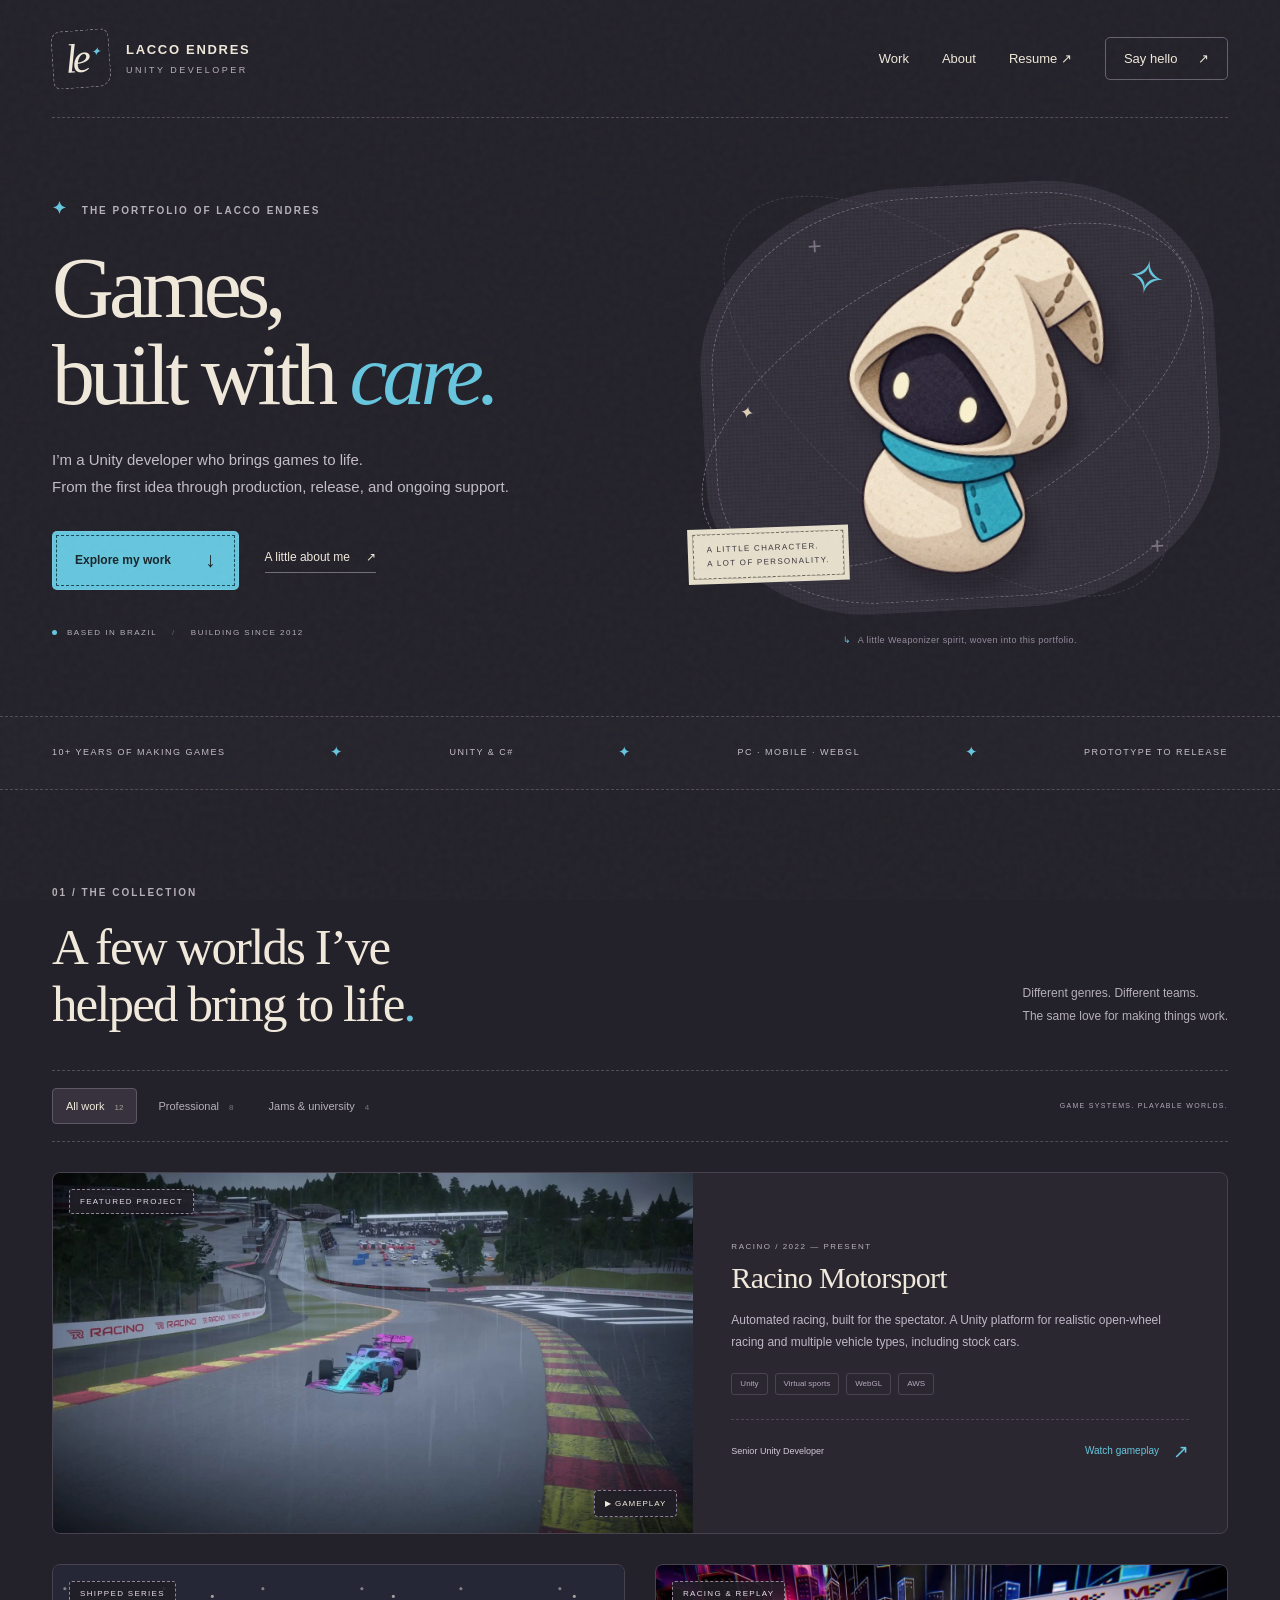
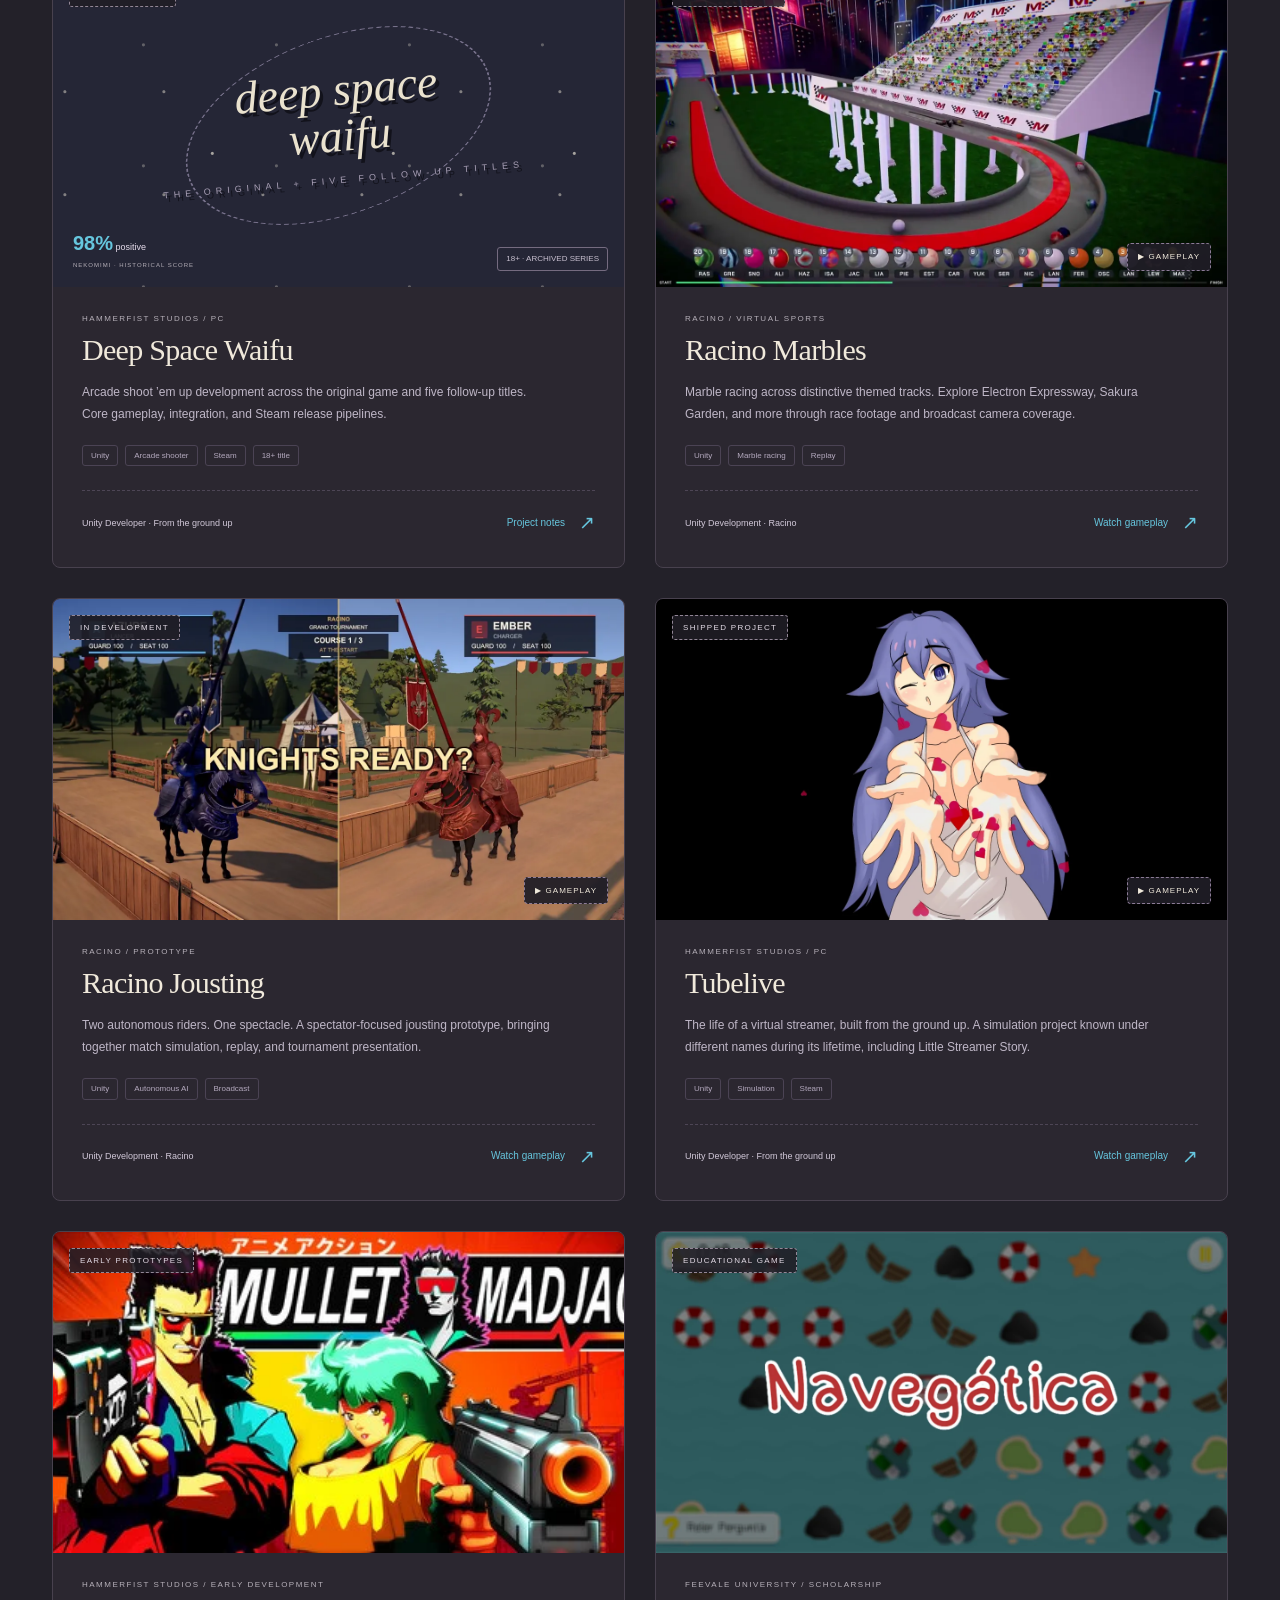
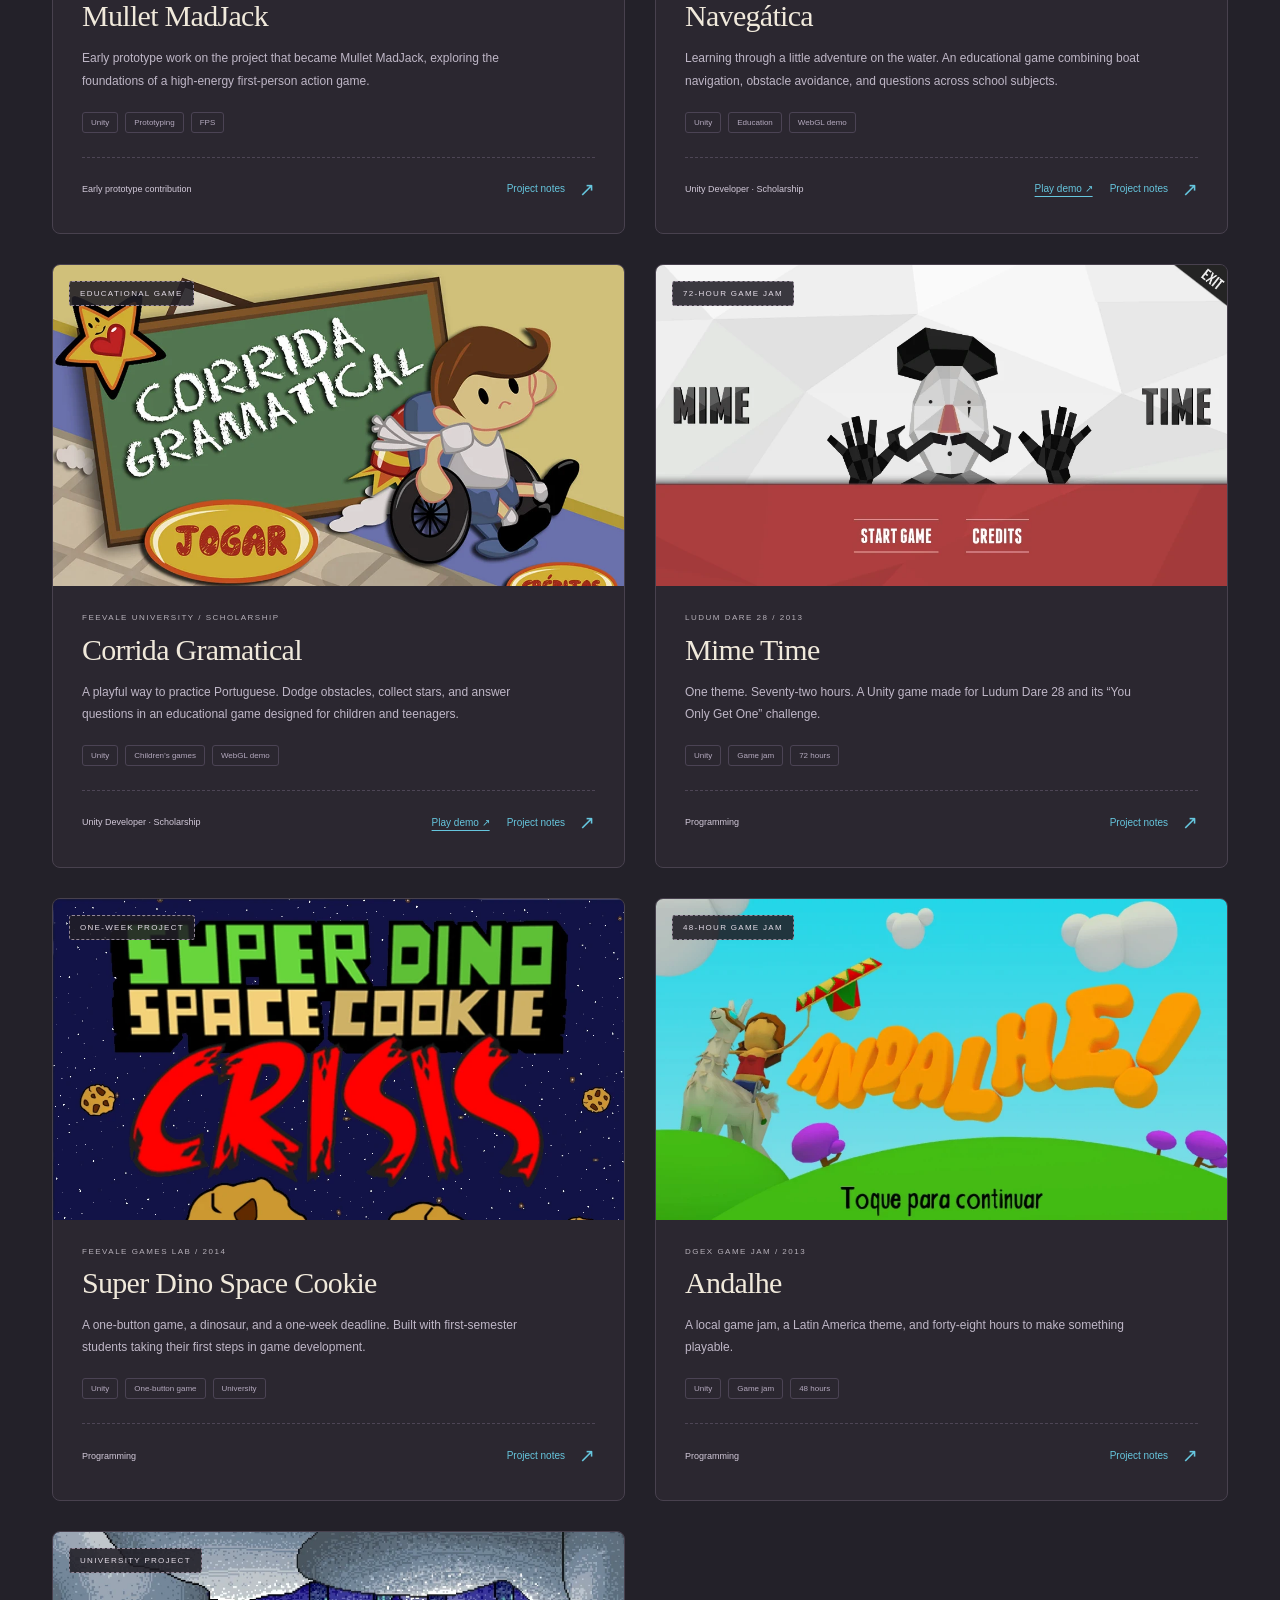
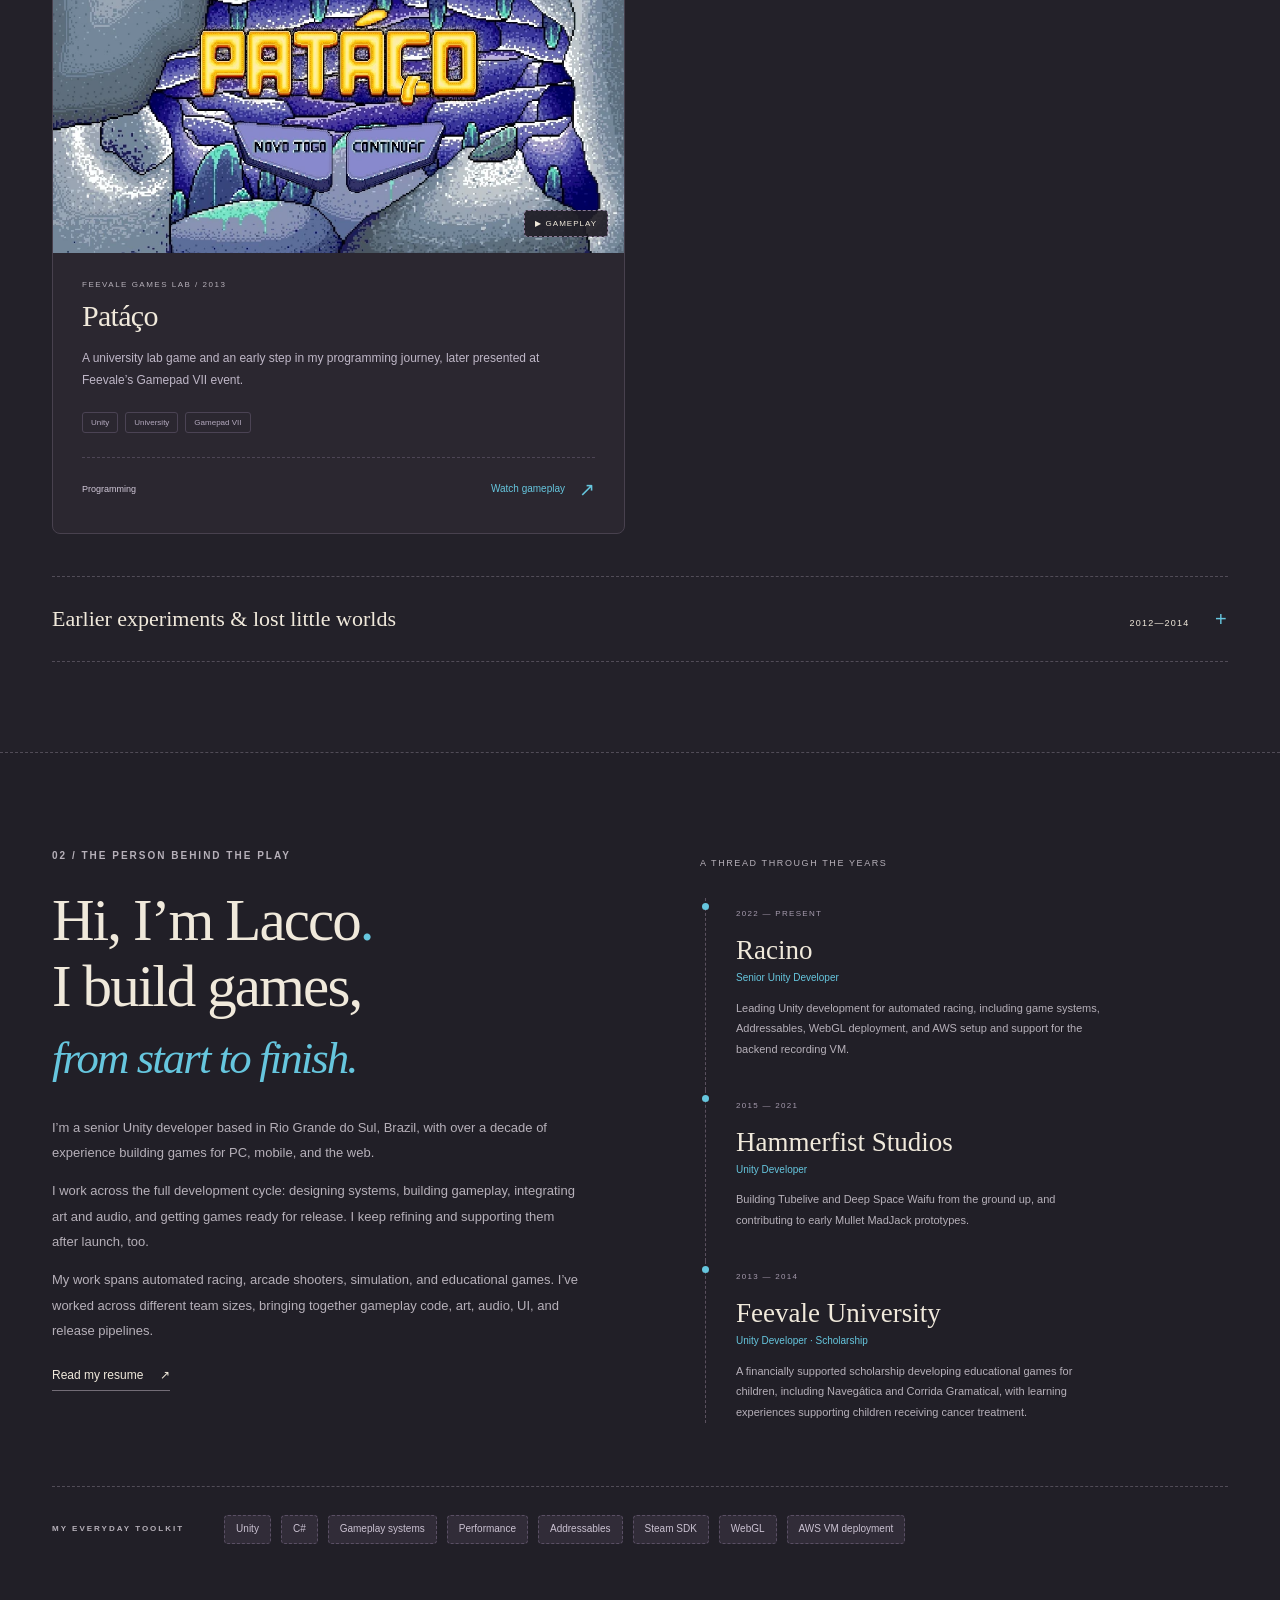
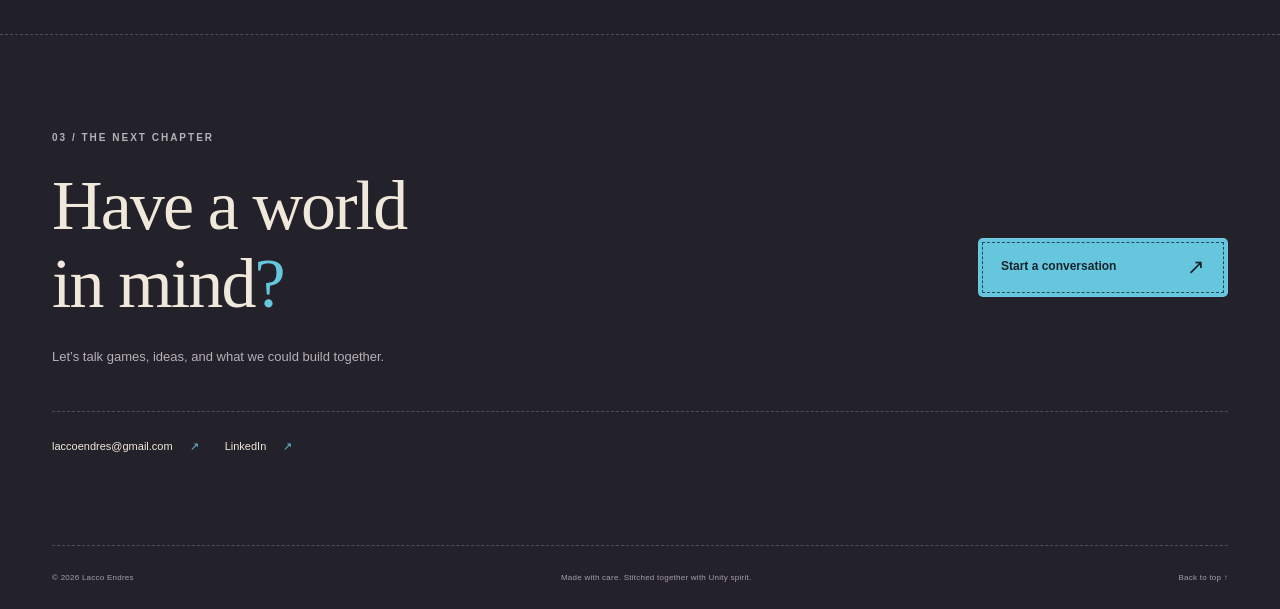
==== commit f4893ace: "Add Racino AWS recording infrastructure experience Credit AWS VM configuration, deployment, and supp" ====
--- a/site/index.html
+++ b/site/index.html
@@ -41,7 +41,7 @@
       <noscript><p>JavaScript displays the project collection. You can also explore my work on <a href="https://racino.io/">Racino</a> and my <a href="resume.html">resume</a>.</p></noscript>
       <details class="archive"><summary>Earlier experiments & lost little worlds <span>2012—2014 <span aria-hidden="true">+</span></span></summary><p>A few more games from my university years. Some survive as names and memories rather than screenshots.</p><div class="archive-list"><span>Connect <small>Ludum Dare 30 · 72 hours · 2014</small></span><span>Energy Race <small>Red Bull jam · 7 days · 2013</small></span><span>Francis Comida <small>Feevale lab · 2014</small></span><span>Perdido na Loucura <small>Feevale lab · 2014</small></span><span>Space Mercenary <small>Feevale lab · 2014</small></span><span>Caça Sinais <small>Libras course project · 2014</small></span><span>Heat Up Puck <small>Presented at Gamepad VI · 2013</small></span><span>Imagination of Childrens <small>Presented at Gamepad V · 2012</small></span></div></details>
     </section>
-    <section class="about section" id="about" aria-labelledby="about-title"><div class="wrap about-layout"><div class="about-intro"><p class="eyebrow">02 / THE PERSON BEHIND THE PLAY</p><h2 id="about-title">Hi, I’m Lacco<span class="blue">.</span><br>I build games,<br><em>from start to finish.</em></h2><p>I’m a senior Unity developer based in Rio Grande do Sul, Brazil, with over a decade of experience building games for PC, mobile, and the web.</p><p>I work across the full development cycle: designing systems, building gameplay, integrating art and audio, and getting games ready for release. I keep refining and supporting them after launch, too.</p><p>My work spans automated racing, arcade shooters, simulation, and educational games. I’ve worked across different team sizes, bringing together gameplay code, art, audio, UI, and release pipelines.</p><a class="text-link" href="resume.html">Read my resume <span aria-hidden="true">↗</span></a></div><div class="career"><h3>A THREAD THROUGH THE YEARS</h3><article><span class="career-date">2022 — PRESENT</span><h4>Racino</h4><p class="career-role">Senior Unity Developer</p><p>Leading Unity development for automated racing, from game systems and asset integration to Addressables and WebGL deployment.</p></article><article><span class="career-date">2015 — 2021</span><h4>Hammerfist Studios</h4><p class="career-role">Unity Developer</p><p>Building Tubelive and Deep Space Waifu from the ground up, and contributing to early Mullet MadJack prototypes.</p></article><article><span class="career-date">2013 — 2014</span><h4>Feevale University</h4><p class="career-role">Unity Developer · Scholarship</p><p>A financially supported scholarship developing educational games for children, including Navegática and Corrida Gramatical, with learning experiences supporting children receiving cancer treatment.</p></article></div></div><div class="wrap tools-row"><span class="eyebrow">MY EVERYDAY TOOLKIT</span><div><span>Unity</span><span>C#</span><span>Gameplay systems</span><span>Performance</span><span>Addressables</span><span>Steam SDK</span><span>WebGL</span></div></div></section>
+    <section class="about section" id="about" aria-labelledby="about-title"><div class="wrap about-layout"><div class="about-intro"><p class="eyebrow">02 / THE PERSON BEHIND THE PLAY</p><h2 id="about-title">Hi, I’m Lacco<span class="blue">.</span><br>I build games,<br><em>from start to finish.</em></h2><p>I’m a senior Unity developer based in Rio Grande do Sul, Brazil, with over a decade of experience building games for PC, mobile, and the web.</p><p>I work across the full development cycle: designing systems, building gameplay, integrating art and audio, and getting games ready for release. I keep refining and supporting them after launch, too.</p><p>My work spans automated racing, arcade shooters, simulation, and educational games. I’ve worked across different team sizes, bringing together gameplay code, art, audio, UI, and release pipelines.</p><a class="text-link" href="resume.html">Read my resume <span aria-hidden="true">↗</span></a></div><div class="career"><h3>A THREAD THROUGH THE YEARS</h3><article><span class="career-date">2022 — PRESENT</span><h4>Racino</h4><p class="career-role">Senior Unity Developer</p><p>Leading Unity development for automated racing, including game systems, Addressables, WebGL deployment, and AWS setup and support for the backend recording VM.</p></article><article><span class="career-date">2015 — 2021</span><h4>Hammerfist Studios</h4><p class="career-role">Unity Developer</p><p>Building Tubelive and Deep Space Waifu from the ground up, and contributing to early Mullet MadJack prototypes.</p></article><article><span class="career-date">2013 — 2014</span><h4>Feevale University</h4><p class="career-role">Unity Developer · Scholarship</p><p>A financially supported scholarship developing educational games for children, including Navegática and Corrida Gramatical, with learning experiences supporting children receiving cancer treatment.</p></article></div></div><div class="wrap tools-row"><span class="eyebrow">MY EVERYDAY TOOLKIT</span><div><span>Unity</span><span>C#</span><span>Gameplay systems</span><span>Performance</span><span>Addressables</span><span>Steam SDK</span><span>WebGL</span><span>AWS VM deployment</span></div></div></section>
     <section class="contact section wrap" id="contact" aria-labelledby="contact-title"><p class="eyebrow">03 / THE NEXT CHAPTER</p><div class="contact-layout"><div><h2 id="contact-title">Have a world<br>in mind<span class="blue">?</span></h2><p>Let’s talk games, ideas, and what we could build together.</p></div><a class="button button-blue contact-button" href="mailto:laccoendres@gmail.com">Start a conversation <span aria-hidden="true">↗</span></a></div><div class="contact-links"><a href="mailto:laccoendres@gmail.com">laccoendres@gmail.com <span aria-hidden="true">↗</span></a><a href="https://www.linkedin.com/in/laccoendres/" target="_blank" rel="noopener noreferrer">LinkedIn <span aria-hidden="true">↗</span></a></div></section>
   </main>
   <footer class="wrap footer"><span>© <span id="year">2026</span> Lacco Endres</span><span>Made with care. Stitched together with Unity spirit.</span><a href="#">Back to top ↑</a></footer>
--- a/site/styles.css
+++ b/site/styles.css
@@ -2,6 +2,7 @@
 .project:not(.featured) .project-media>img{object-position:center top}.review-badge{position:absolute;bottom:15px;left:20px;font-size:9px;line-height:1.5;color:#e7dded}.review-badge strong{font-size:20px;color:var(--blue)}.review-badge small{font-size:6px;letter-spacing:1px;color:var(--muted)}
 .video-badge{position:absolute;right:16px;bottom:16px;background:#201e26ed;border:1px dashed #8b7b96;color:var(--ink);font-size:8px;letter-spacing:1px;border-radius:4px;padding:6px 10px}.project-actions{display:flex;gap:17px;align-items:center;flex-wrap:wrap;justify-content:flex-end}.project-bottom{flex-wrap:wrap}.play-demo{font-size:10px;color:var(--blue);text-decoration:underline;text-underline-offset:4px}.project-videos{margin-bottom:28px}.project-videos>h3{margin-top:0}.gameplay-video{margin:0 0 25px}.video-frame{position:relative;background:#17141b;aspect-ratio:16/9;border:1px solid #54485e;border-radius:6px;overflow:hidden}.video-frame.portrait{aspect-ratio:4/5;max-width:360px;margin-inline:auto}.video-frame video,.video-frame iframe{position:absolute;inset:0;width:100%;height:100%;border:0;object-fit:contain}.gameplay-video figcaption{font-size:11px;line-height:1.7;color:var(--muted);margin-top:12px}.gameplay-video figcaption strong,.gameplay-video figcaption span{display:block}.gameplay-video figcaption strong{color:var(--ink);font-weight:600;margin-bottom:2px}.gameplay-video figcaption a{display:inline-block;font-size:10px;color:var(--blue);margin-top:6px;text-decoration:underline;text-underline-offset:3px}.demo-button{margin-bottom:22px}.project-gallery>div{display:grid;grid-template-columns:1fr 1fr;gap:13px}.project-gallery img{width:100%;height:auto;border-radius:5px}.project-gallery{margin:25px 0}.video-frame video:focus-visible{outline:3px solid var(--blue);outline-offset:-4px}@media(max-width:500px){.project-gallery>div{grid-template-columns:1fr}.project-actions{gap:14px}.video-badge{font-size:7px;padding:5px 8px}.gameplay-video figcaption{font-size:10px}}
 .detail-links:empty{display:none}
+.video-choices{display:grid;grid-template-columns:repeat(3,minmax(0,1fr));gap:12px}.video-choice{min-width:0;padding:5px;text-align:left;color:var(--muted);background:#211d27;border:1px solid #51465d;border-radius:5px;transition:border-color .18s,color .18s}.video-choice img{width:100%;height:auto;aspect-ratio:16/9;object-fit:cover;object-position:center;border-radius:3px;background:#18151c}.video-choice span{display:block;padding:7px 5px 4px;font-size:10px;line-height:1.5}.video-choice:hover{border-color:#8e7c9e;color:var(--ink)}.video-choice.active{border-color:var(--blue);color:var(--blue);background:#28313a}.video-playlist .gameplay-video{margin-bottom:20px}@media(max-width:600px){.video-choices{grid-template-columns:repeat(2,minmax(0,1fr));gap:9px}.video-choice span{font-size:9px}}
 @media(min-width:1500px){.hero{padding-block:85px}.fabric-patch{height:465px}.fabric-patch>img{height:435px;width:375px}}
 @media(max-width:1000px){.wrap{width:calc(100% - 64px)}.hero{gap:22px}h1{font-size:74px}.fabric-patch{height:360px}.fabric-patch>img{height:345px;width:285px}.hero-actions{gap:16px}.hero-actions .text-link{font-size:10px}.button{gap:20px;padding-inline:18px}.desktop-break{display:none}.collection-note{display:none}.about-layout{gap:65px}.project.featured .project-body{padding:25px}.project.featured .project-media{min-height:300px}.craft-strip .wrap{font-size:8px;letter-spacing:.8px}.tools-row{gap:20px}.archive-list{grid-template-columns:repeat(3,1fr)}}
 @media(max-width:700px){.wrap{width:calc(100% - 40px)}.header{height:88px}.brand{font-size:10px;gap:10px;letter-spacing:1px}.brand small{font-size:7px;letter-spacing:1.5px}.monogram{font-size:33px;line-height:44px;width:46px;height:46px}.monogram span{font-size:9px}nav{gap:17px;font-size:11px}nav>a:nth-child(3){display:none}.nav-contact{padding:7px 10px}.nav-contact span{display:none}.hero{grid-template-columns:1fr;padding-top:48px;padding-bottom:35px;gap:33px}.eyebrow{font-size:8px;letter-spacing:1.5px;margin-bottom:20px}h1{font-size:76px;letter-spacing:-4px}.hero-description{font-size:13px;max-width:390px;margin-bottom:25px}.hero-actions{gap:25px}.hero-actions .text-link{font-size:11px}.hero-location{font-size:7px;margin-top:27px;letter-spacing:1.2px}.hero-art{width:min(360px,100%);justify-self:center;padding:0 15px}.fabric-patch{height:315px}.fabric-patch>img{height:305px;width:255px}.stitched-label{font-size:6px;padding:6px 9px;left:-5px;bottom:12%}.hero-art figcaption{font-size:8px;margin-top:16px}.craft-strip .wrap{min-height:70px;display:grid;grid-template-columns:1fr 1fr;text-align:center;gap:6px;padding-block:12px;font-size:7px}.craft-strip .wrap>span:nth-child(even){display:none}.section{padding-block:62px}.section-heading{display:block;margin-bottom:26px}h2{font-size:39px;letter-spacing:-1.3px}.section-heading>p{font-size:11px;margin-top:18px}.filter-row{padding-block:12px;margin-bottom:22px}.filter{font-size:10px;padding:7px 9px}.filters{gap:2px}.project-grid{grid-template-columns:1fr;gap:22px}.project.featured{display:block}.project.featured .project-media{min-height:0;aspect-ratio:16/10}.project-body,.project.featured .project-body{padding:24px}.project h3{font-size:29px}.project-description{font-size:12px}.project-tags{margin-bottom:19px}.project-kicker{font-size:7px}.dsw-title{font-size:39px}.archive{margin-top:29px}.archive summary{font-size:19px;line-height:1.3}.archive summary>span{white-space:nowrap;font-size:7px}.archive summary>span span{margin-left:6px}.archive-list{grid-template-columns:1fr 1fr;gap:20px 12px}.archive-list>span{font-size:11px}.archive-list small{font-size:8px}.about-layout{grid-template-columns:1fr;gap:45px}.about-intro h2{font-size:49px}.career{padding-top:0}.tools-row{margin-top:39px;display:block}.tools-row>.eyebrow{margin-bottom:17px}.tools-row>div{gap:8px}.tools-row>div>span{font-size:9px}.contact-layout{display:block}.contact h2{font-size:59px}.contact-layout p{font-size:12px}.contact-button{margin-top:28px;min-width:235px}.contact-links{margin-top:34px;flex-wrap:wrap;gap:19px;font-size:10px}.contact-links a:first-child{width:auto;margin-right:0}.footer{flex-wrap:wrap;gap:14px;font-size:8px}.footer>span:nth-child(2){order:4;width:100%}.footer>a:last-child{margin-left:auto}dialog{padding:23px;max-height:90vh}dialog h2{font-size:34px}dialog p,dialog li{font-size:12px}.expansion-list{grid-template-columns:1fr}.prose h1{font-size:52px}.prose h2{font-size:29px}}
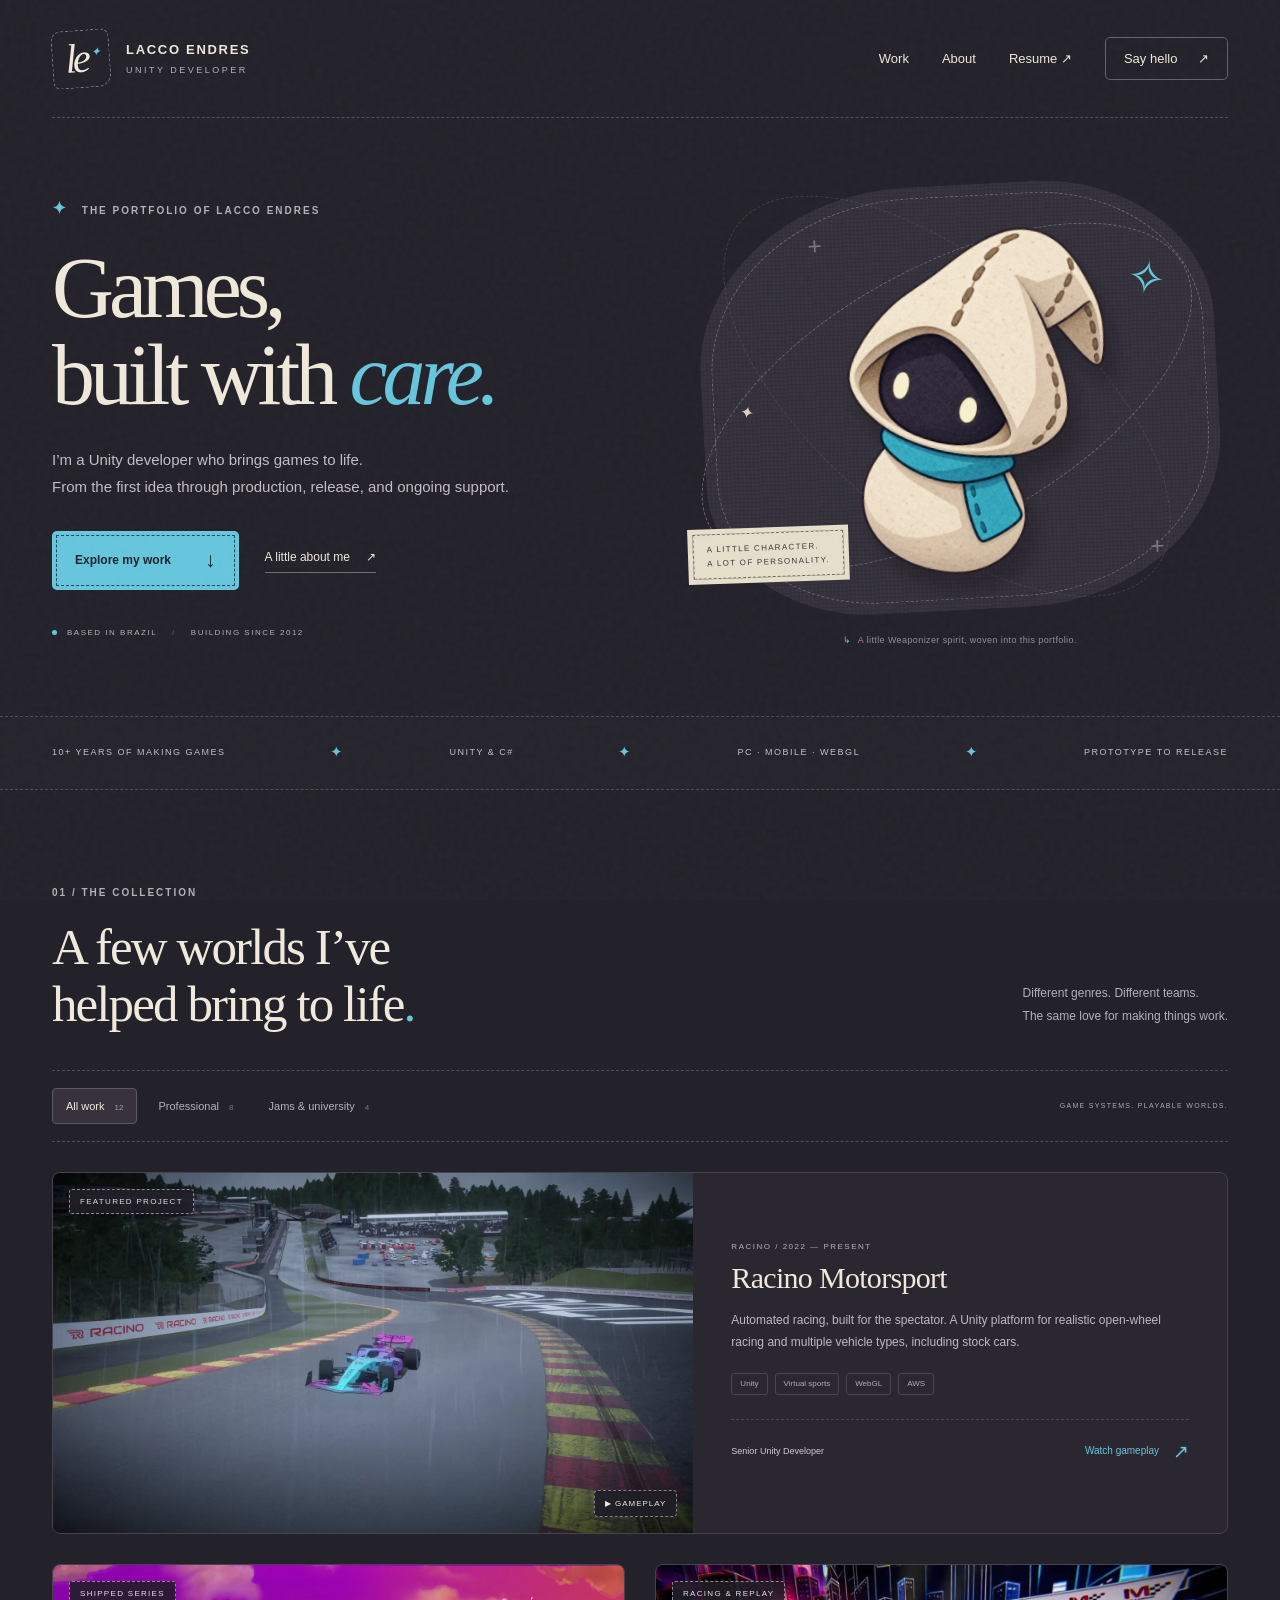
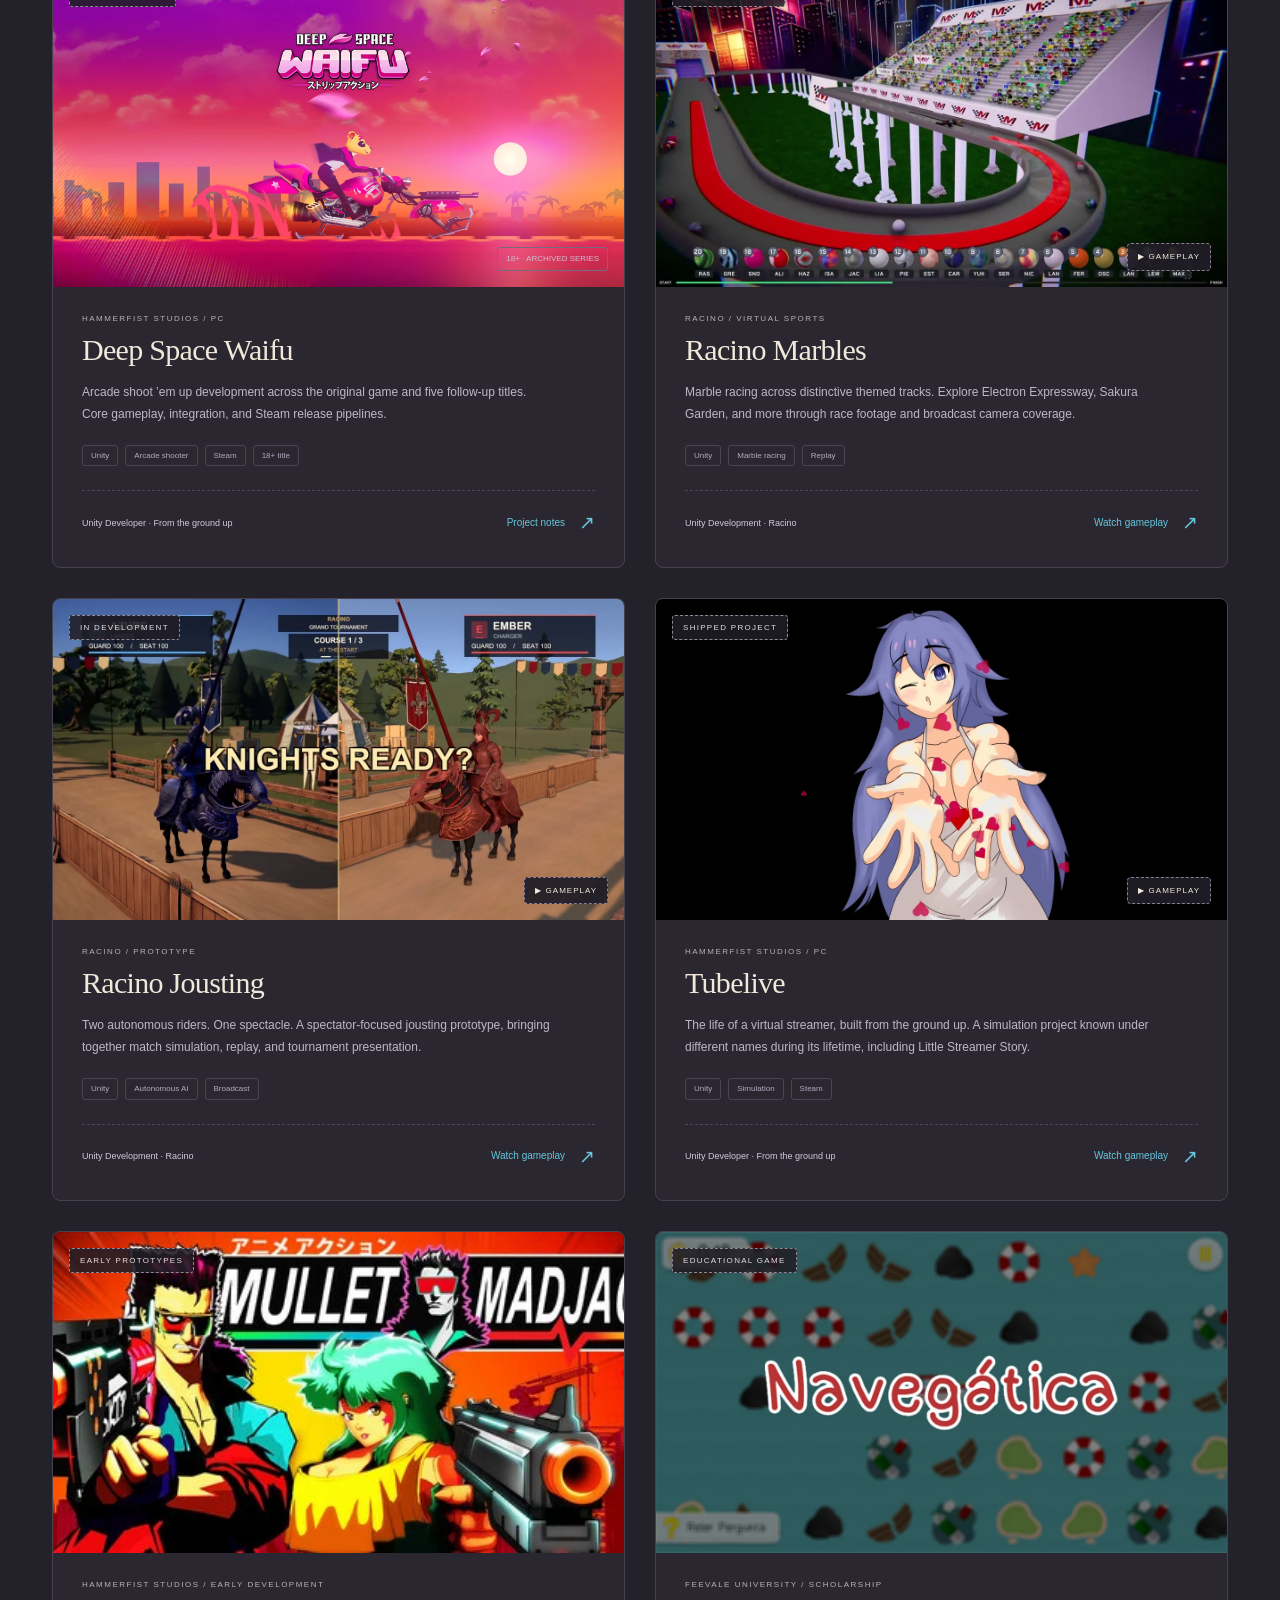
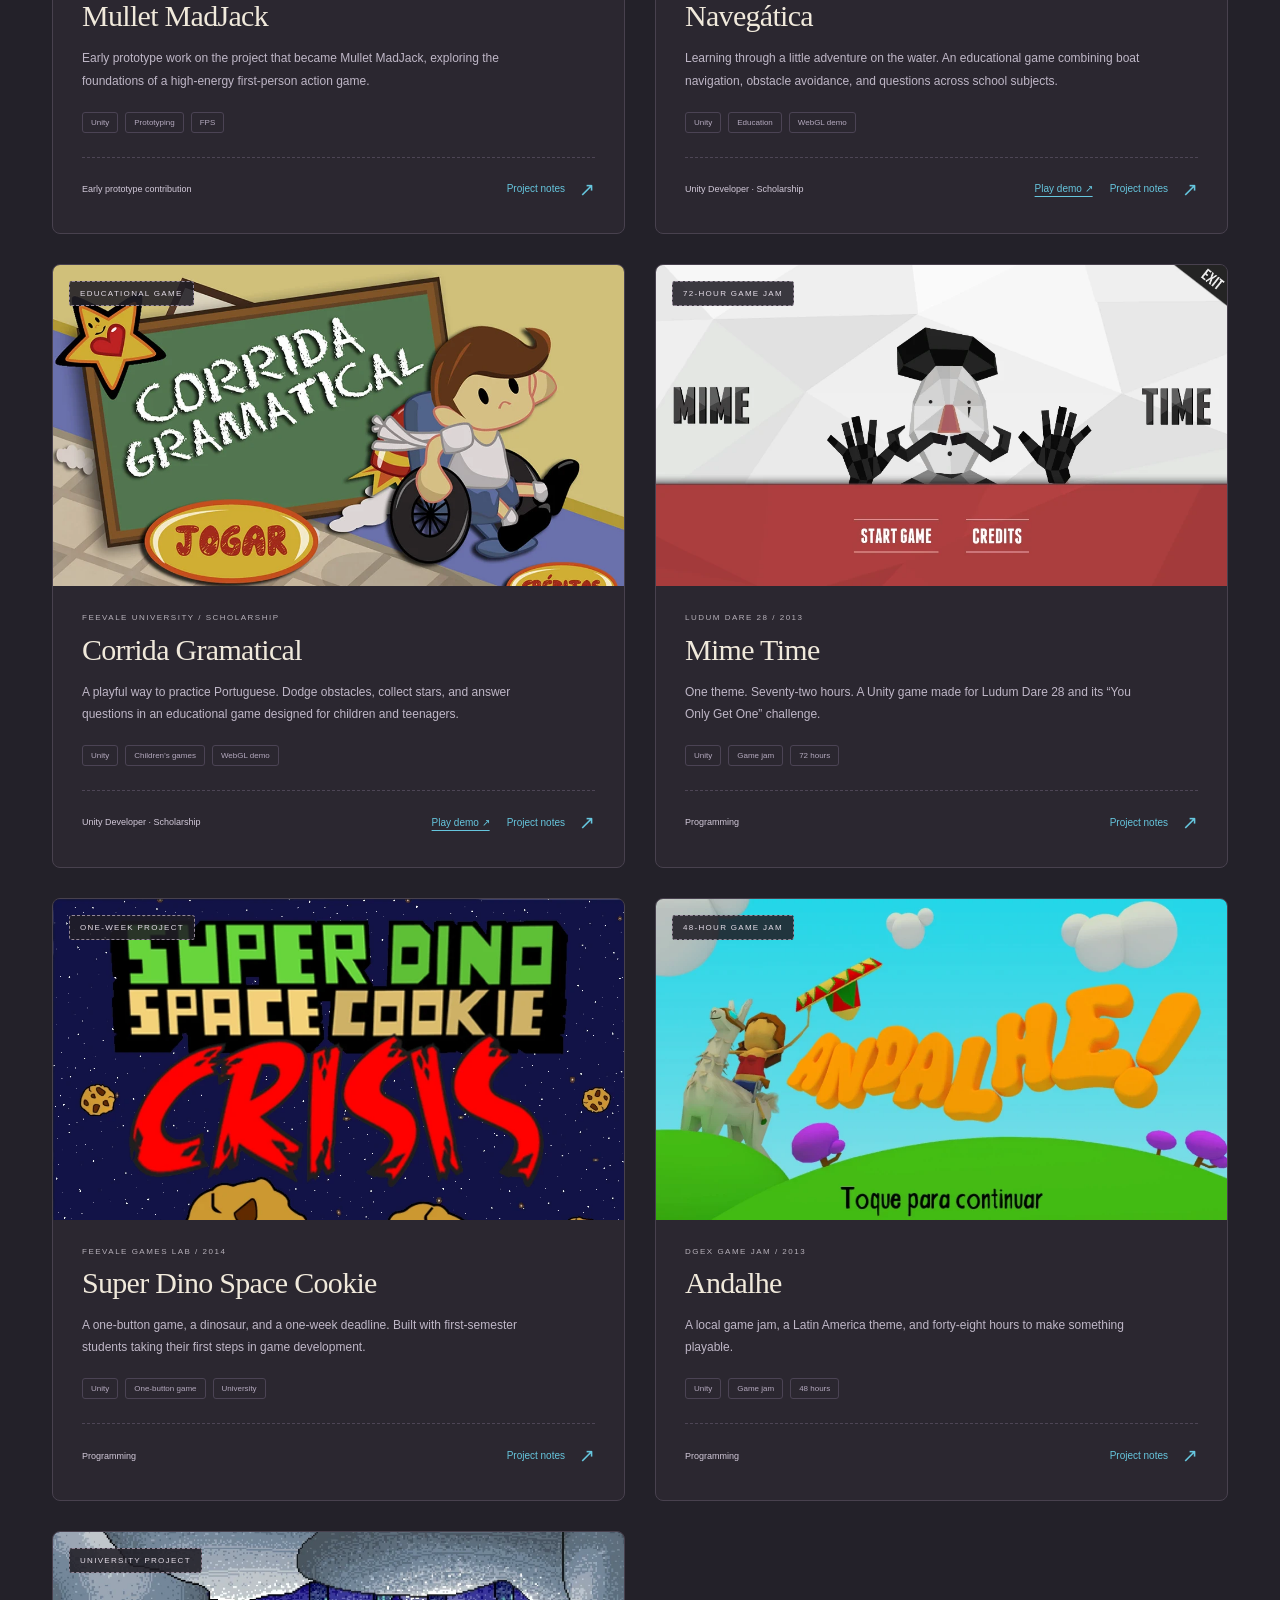
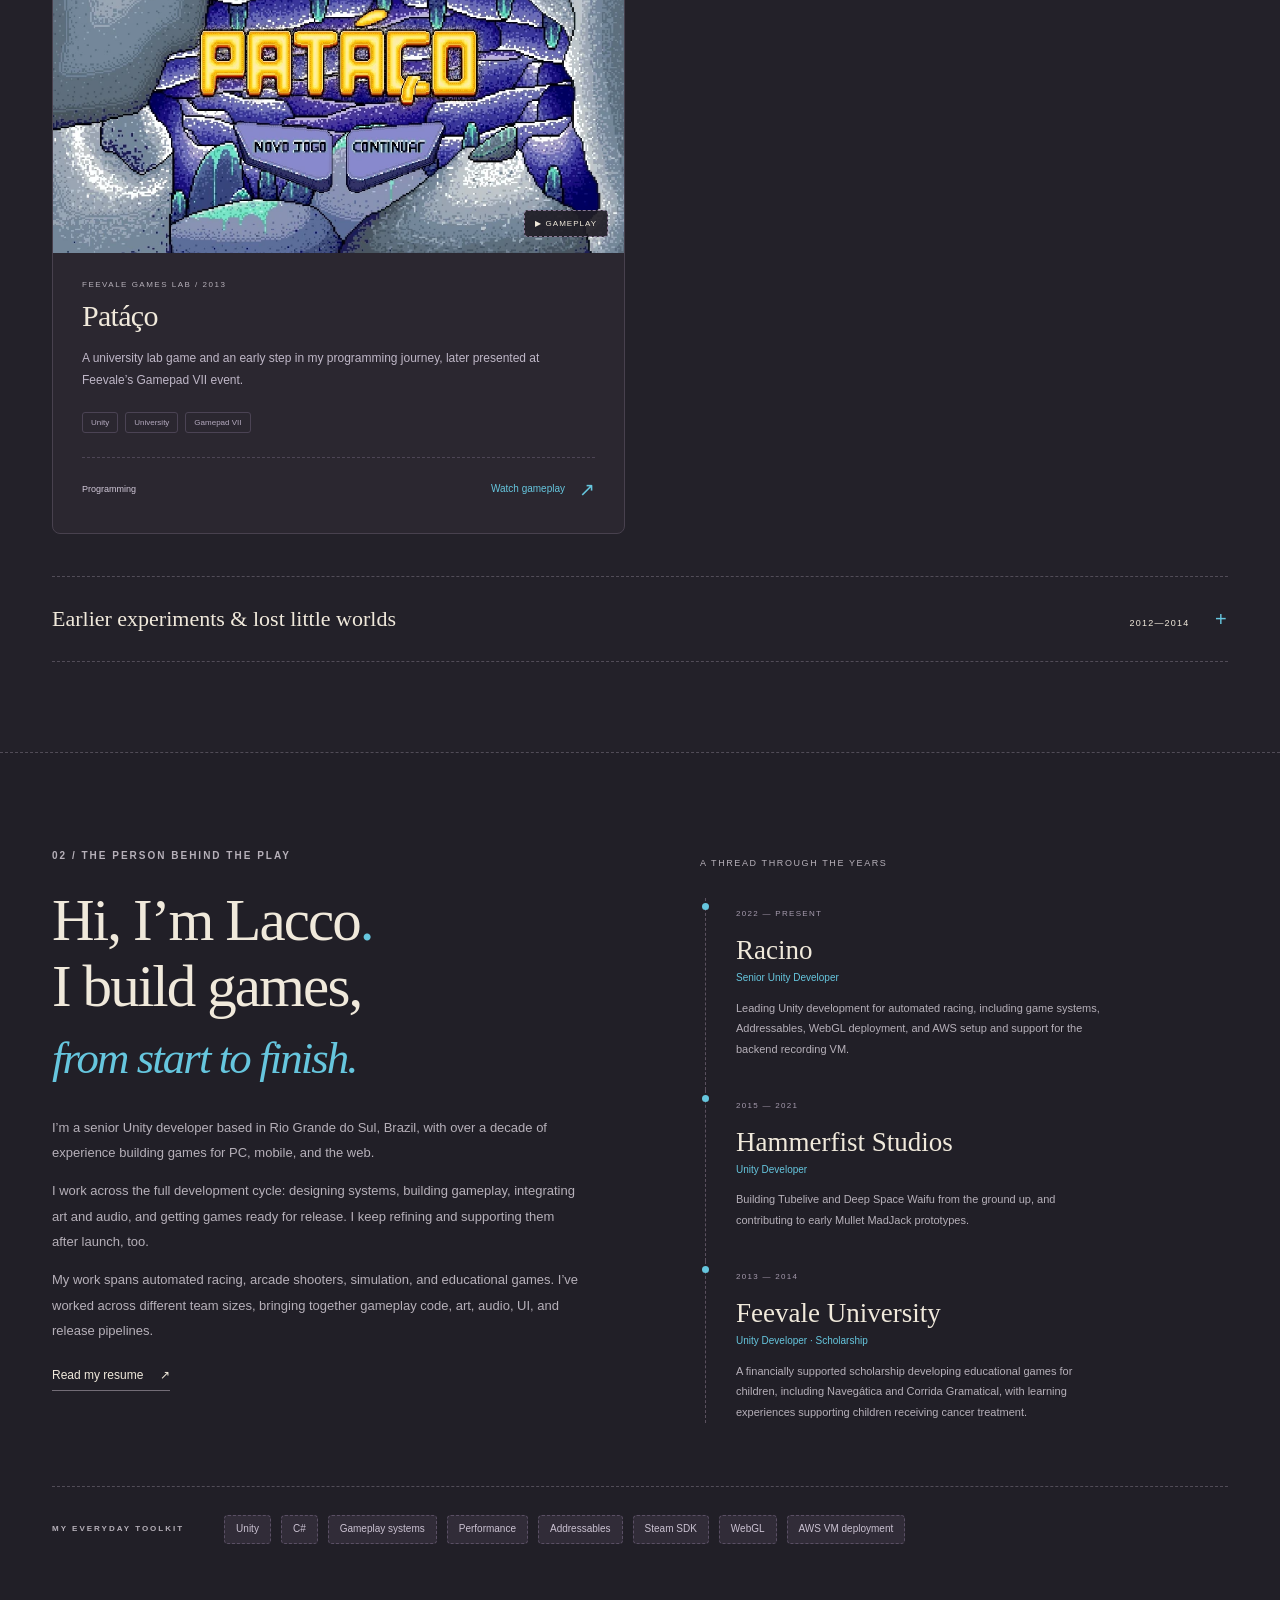
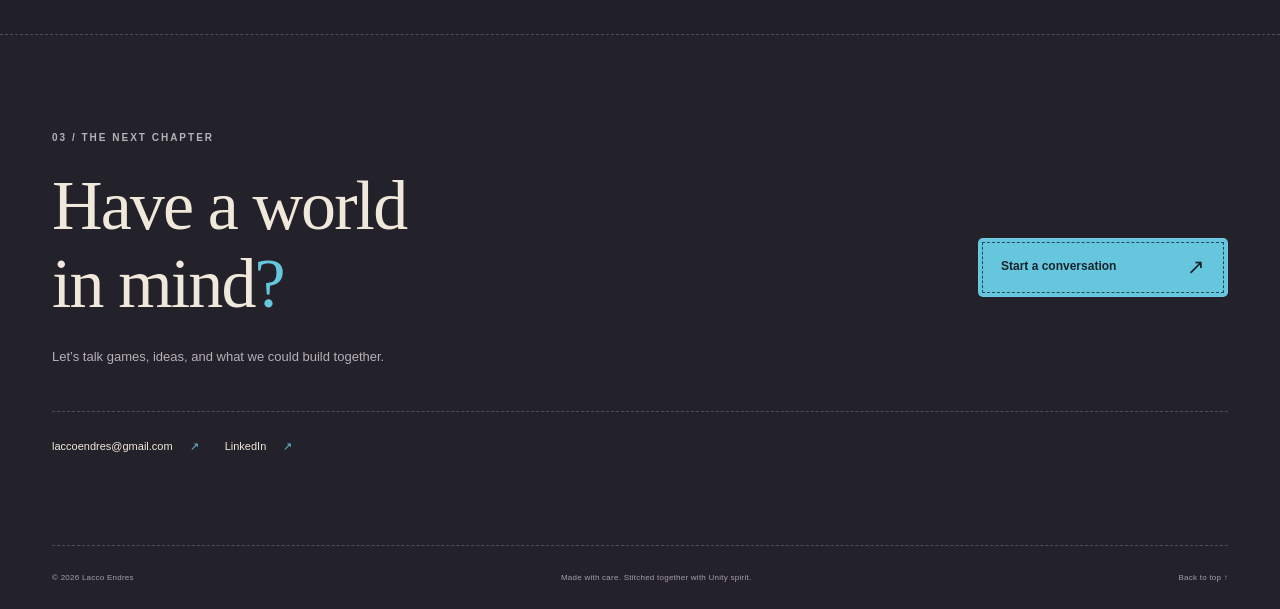
==== commit 69658f45: "Add full-screen image viewing and safe series presentation" ====
--- a/site/index.html
+++ b/site/index.html
@@ -46,4 +46,9 @@
   </main>
   <footer class="wrap footer"><span>© <span id="year">2026</span> Lacco Endres</span><span>Made with care. Stitched together with Unity spirit.</span><a href="#">Back to top ↑</a></footer>
   <dialog id="project-dialog" aria-labelledby="dialog-title"><div class="dialog-top"><span class="eyebrow">PROJECT NOTES</span><button class="dialog-close" type="button" aria-label="Close project details">Close <span aria-hidden="true">×</span></button></div><div id="dialog-content"></div></dialog>
+  <dialog id="image-viewer" aria-label="Full-screen image" aria-describedby="image-viewer-caption">
+    <button class="image-viewer-close" type="button" aria-label="Close full-screen image">Close ×</button>
+    <button class="image-viewer-dismiss" type="button" aria-label="Return to project"><img alt=""></button>
+    <p id="image-viewer-caption"></p>
+  </dialog>
 </body></html>
--- a/site/styles.css
+++ b/site/styles.css
@@ -9,3 +9,6 @@
 @media(prefers-reduced-motion:reduce){html{scroll-behavior:auto}*,*:before,*:after{animation:none!important;transition:none!important}}@media print{.grain,.print-button,.back-link,.subpage-footer{display:none!important}body{background:#fff;color:#111}.prose{width:100%;max-width:none;padding:0}.prose p,.prose li{color:#222;font-size:10pt}.prose h1{font-size:32pt;letter-spacing:-1px}.prose h2{font-size:17pt}.prose h3{font-size:13pt}.prose a{color:#111;text-decoration:none}.prose .resume-job{break-inside:avoid}.prose .eyebrow{color:#444}.prose h2{break-after:avoid}@page{margin:17mm}}
 
 .about-intro h2 em{font-size:.76em}.contact-links{justify-content:flex-start;column-gap:26px;row-gap:12px}@media(max-width:700px){.contact-links{column-gap:20px;row-gap:10px}}
+
+.image-open{display:block;width:100%;padding:0;border:0;background:transparent;color:inherit;cursor:zoom-in;border-radius:5px}.image-open img{width:100%;height:auto}.project-media>.image-open{height:100%}.project-media>.image-open img{height:100%;object-fit:cover}.project:not(.featured) .project-media>.image-open img{object-position:center top}.detail-image-button{margin-bottom:25px}.detail-image-button .detail-image{margin:0}.project-gallery>div:has(>.image-open:only-child){grid-template-columns:1fr}.project-media>.media-label,.project-media>.mature-tag,.project-media>.video-badge{pointer-events:none}
+#image-viewer{position:fixed;inset:0;width:100vw;max-width:100vw;height:100dvh;max-height:100dvh;margin:0;padding:64px 24px 20px;border:0;border-radius:0;background:#121016f5;overflow:hidden}#image-viewer[open]{display:flex;flex-direction:column;gap:12px}#image-viewer::backdrop{background:#121016}.image-viewer-close{position:absolute;top:14px;right:22px;padding:7px 14px;border:1px solid #8c8098;border-radius:5px;background:#29232f;color:var(--ink);font-size:14px}.image-viewer-dismiss{display:flex;align-items:center;justify-content:center;flex:1;min-height:0;width:100%;padding:0;border:0;background:transparent;cursor:zoom-out}.image-viewer-dismiss img{width:100%;height:100%;max-height:100%;object-fit:contain}#image-viewer-caption{flex:none;max-width:1050px;margin:0 auto;text-align:center;color:var(--ink);font-size:12px;line-height:1.5}#image-viewer button:focus-visible{outline-offset:2px}@media(max-width:700px){#image-viewer{padding:60px 10px 15px}#image-viewer-caption{font-size:11px}.image-viewer-close{right:12px}}
